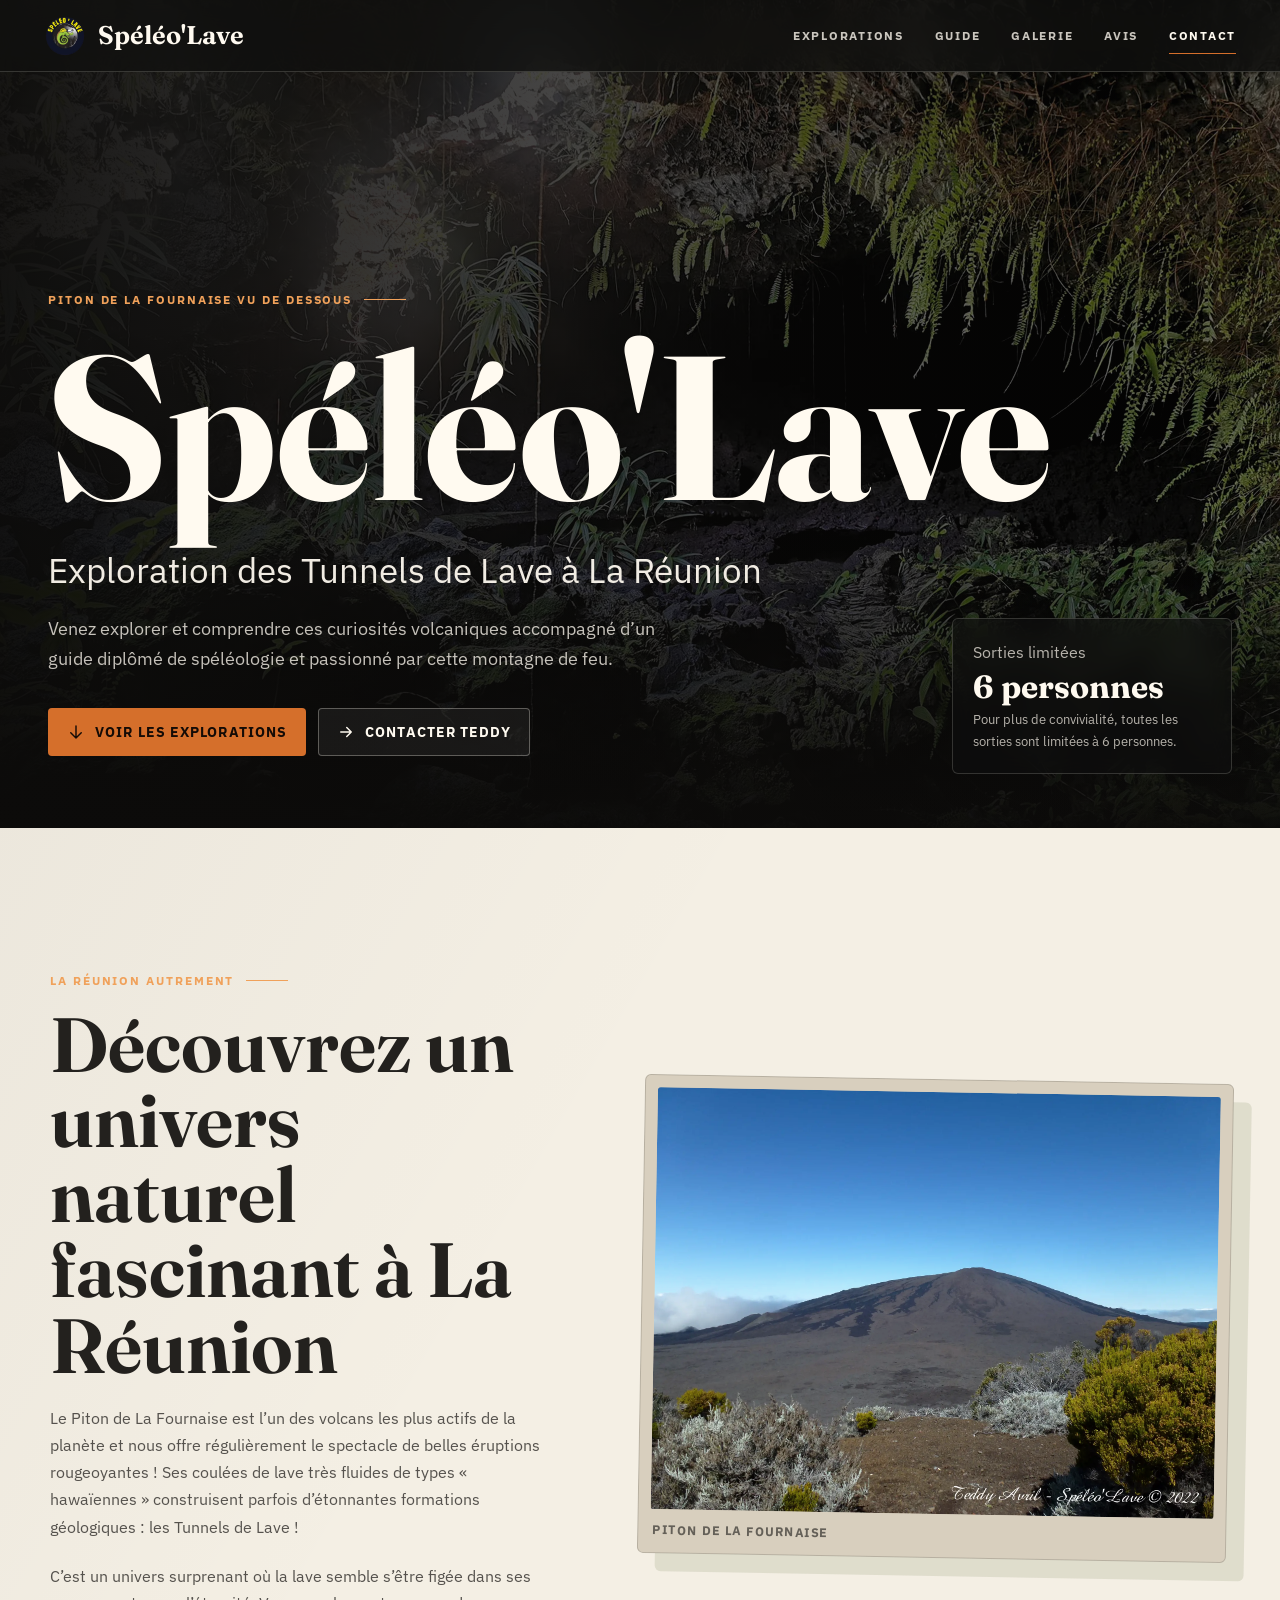
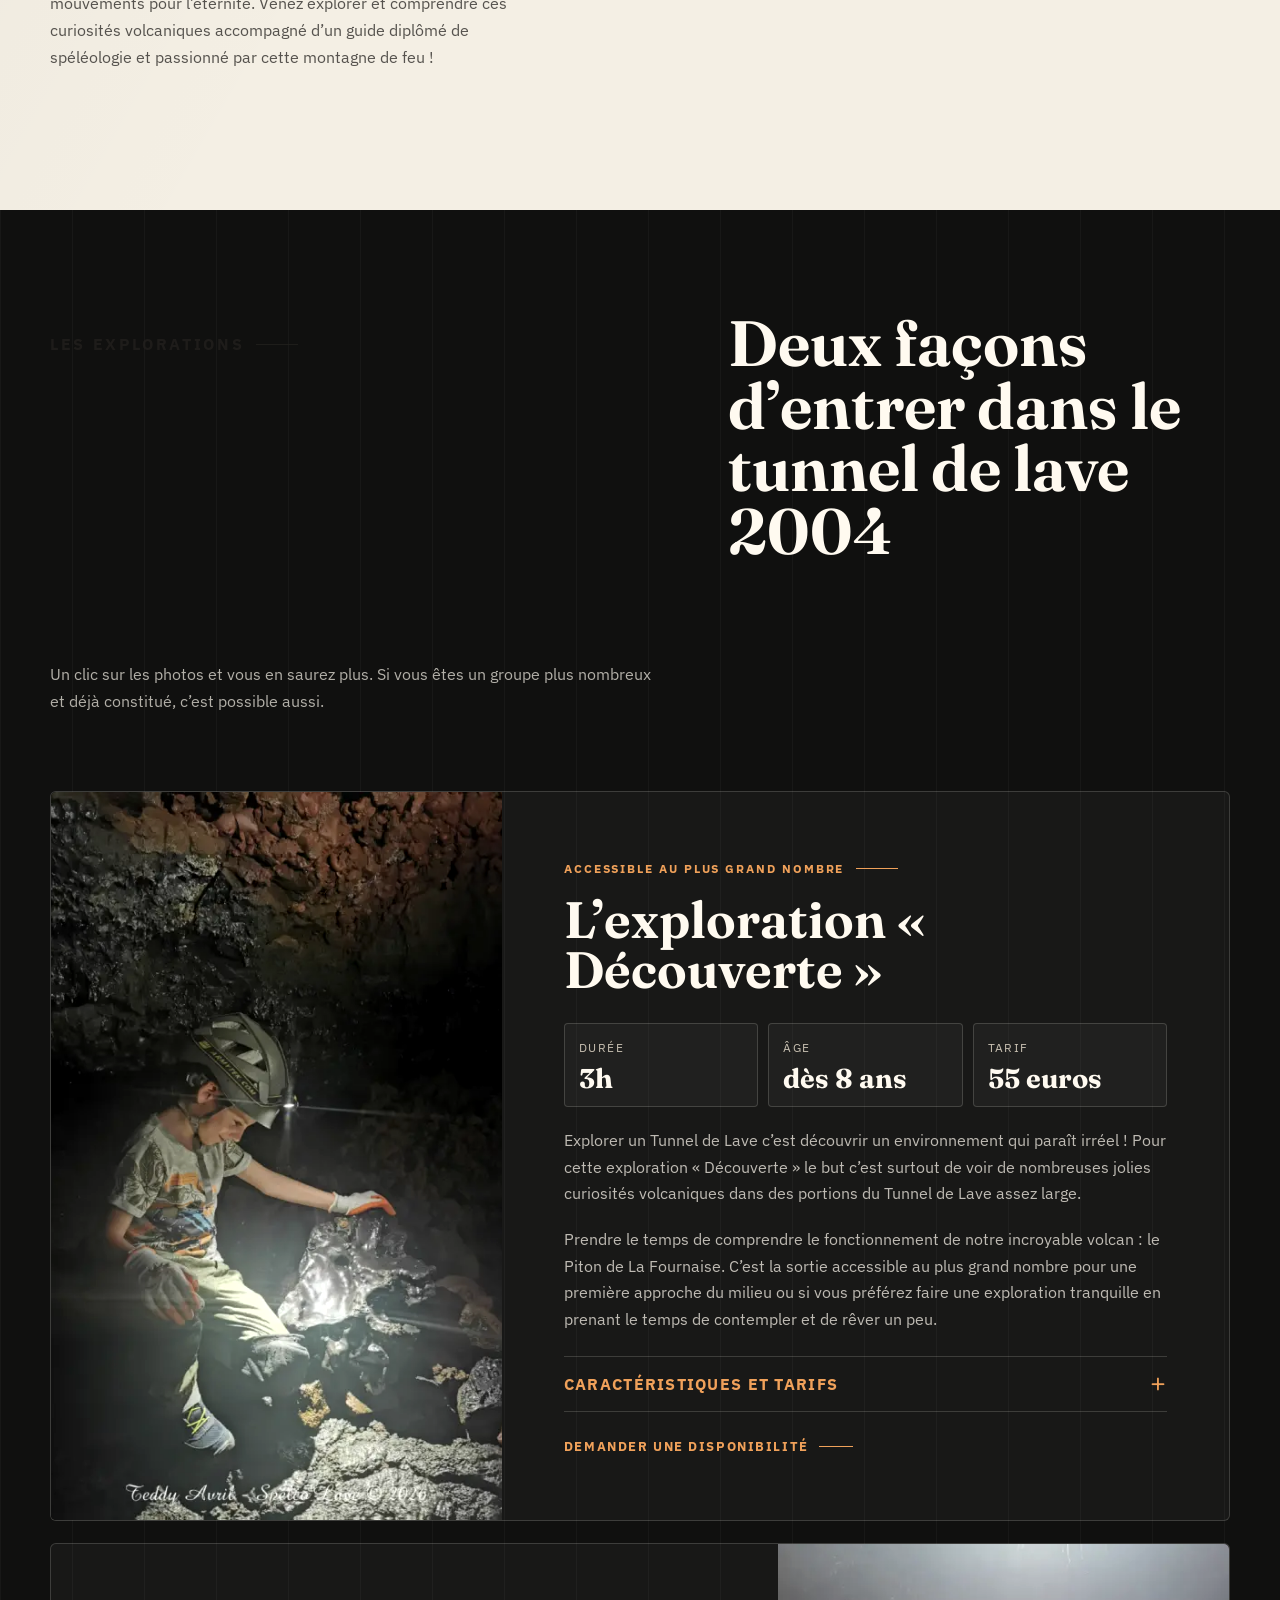
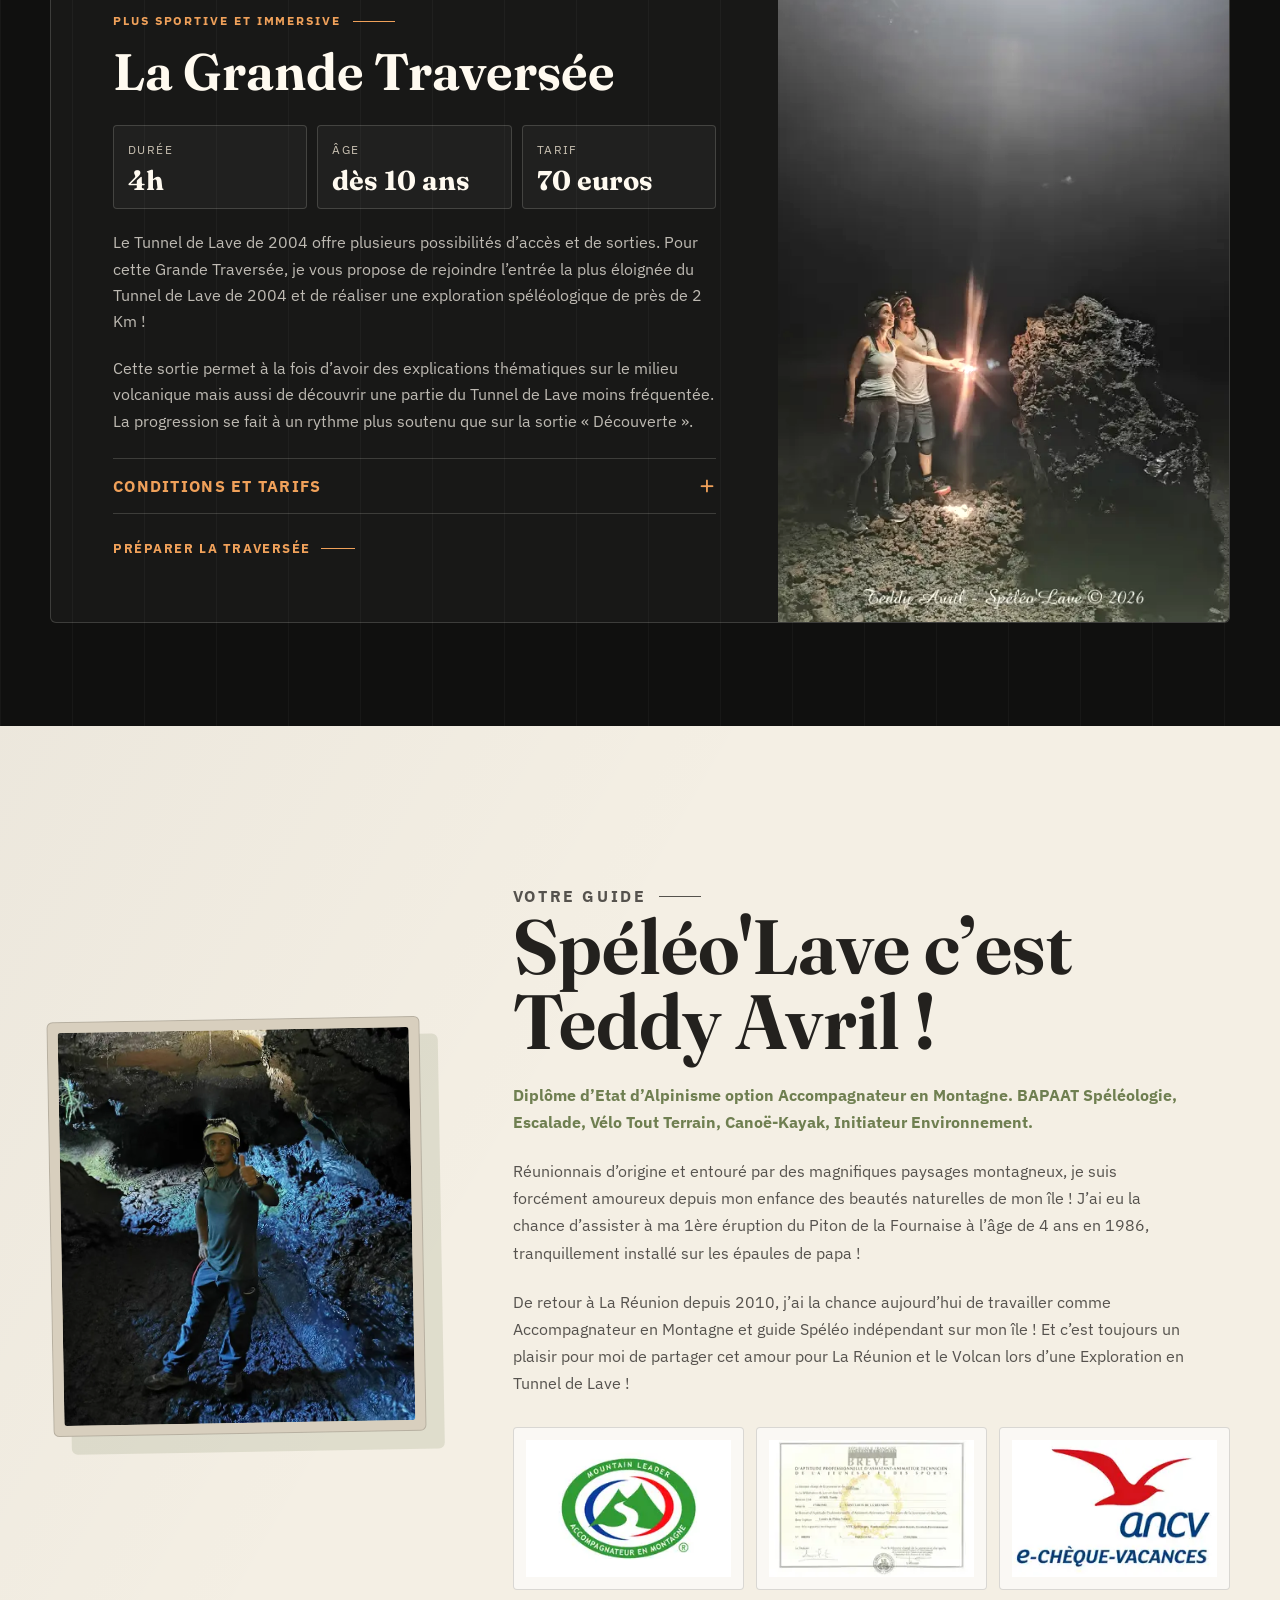
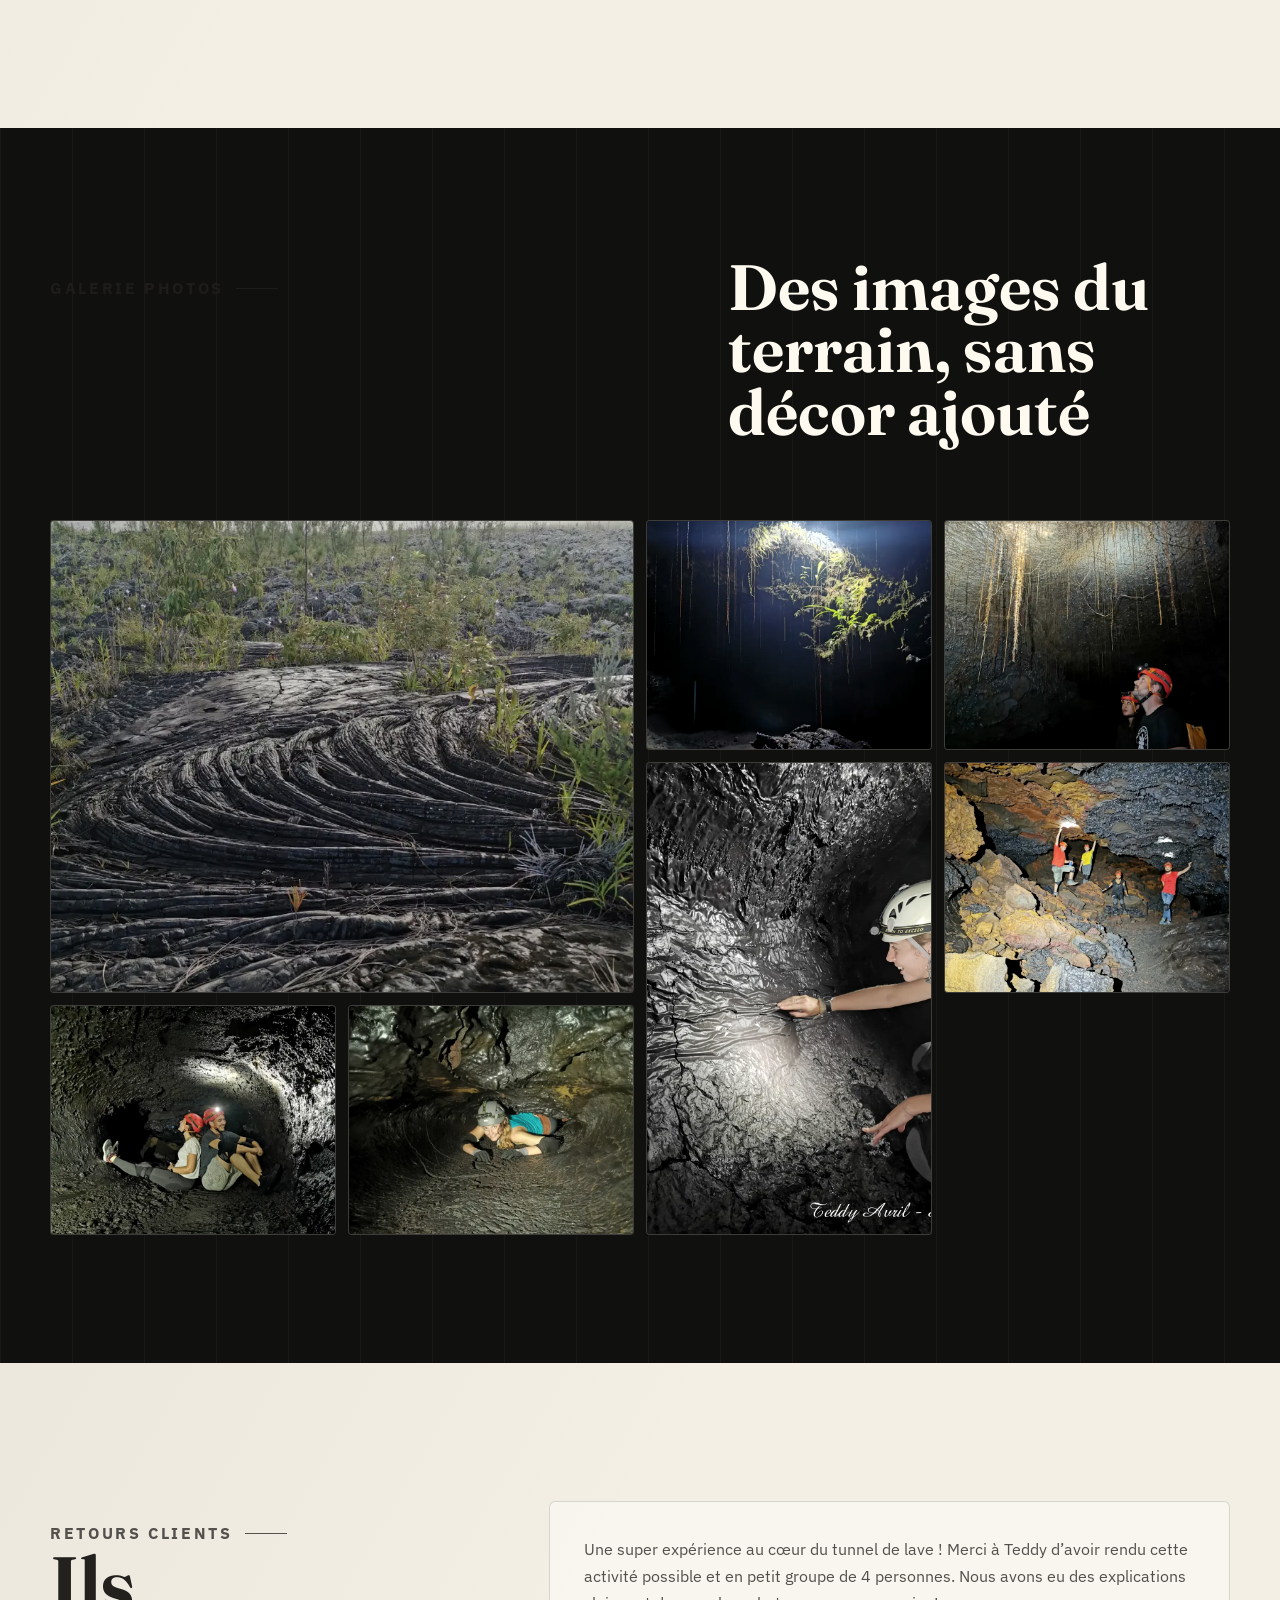
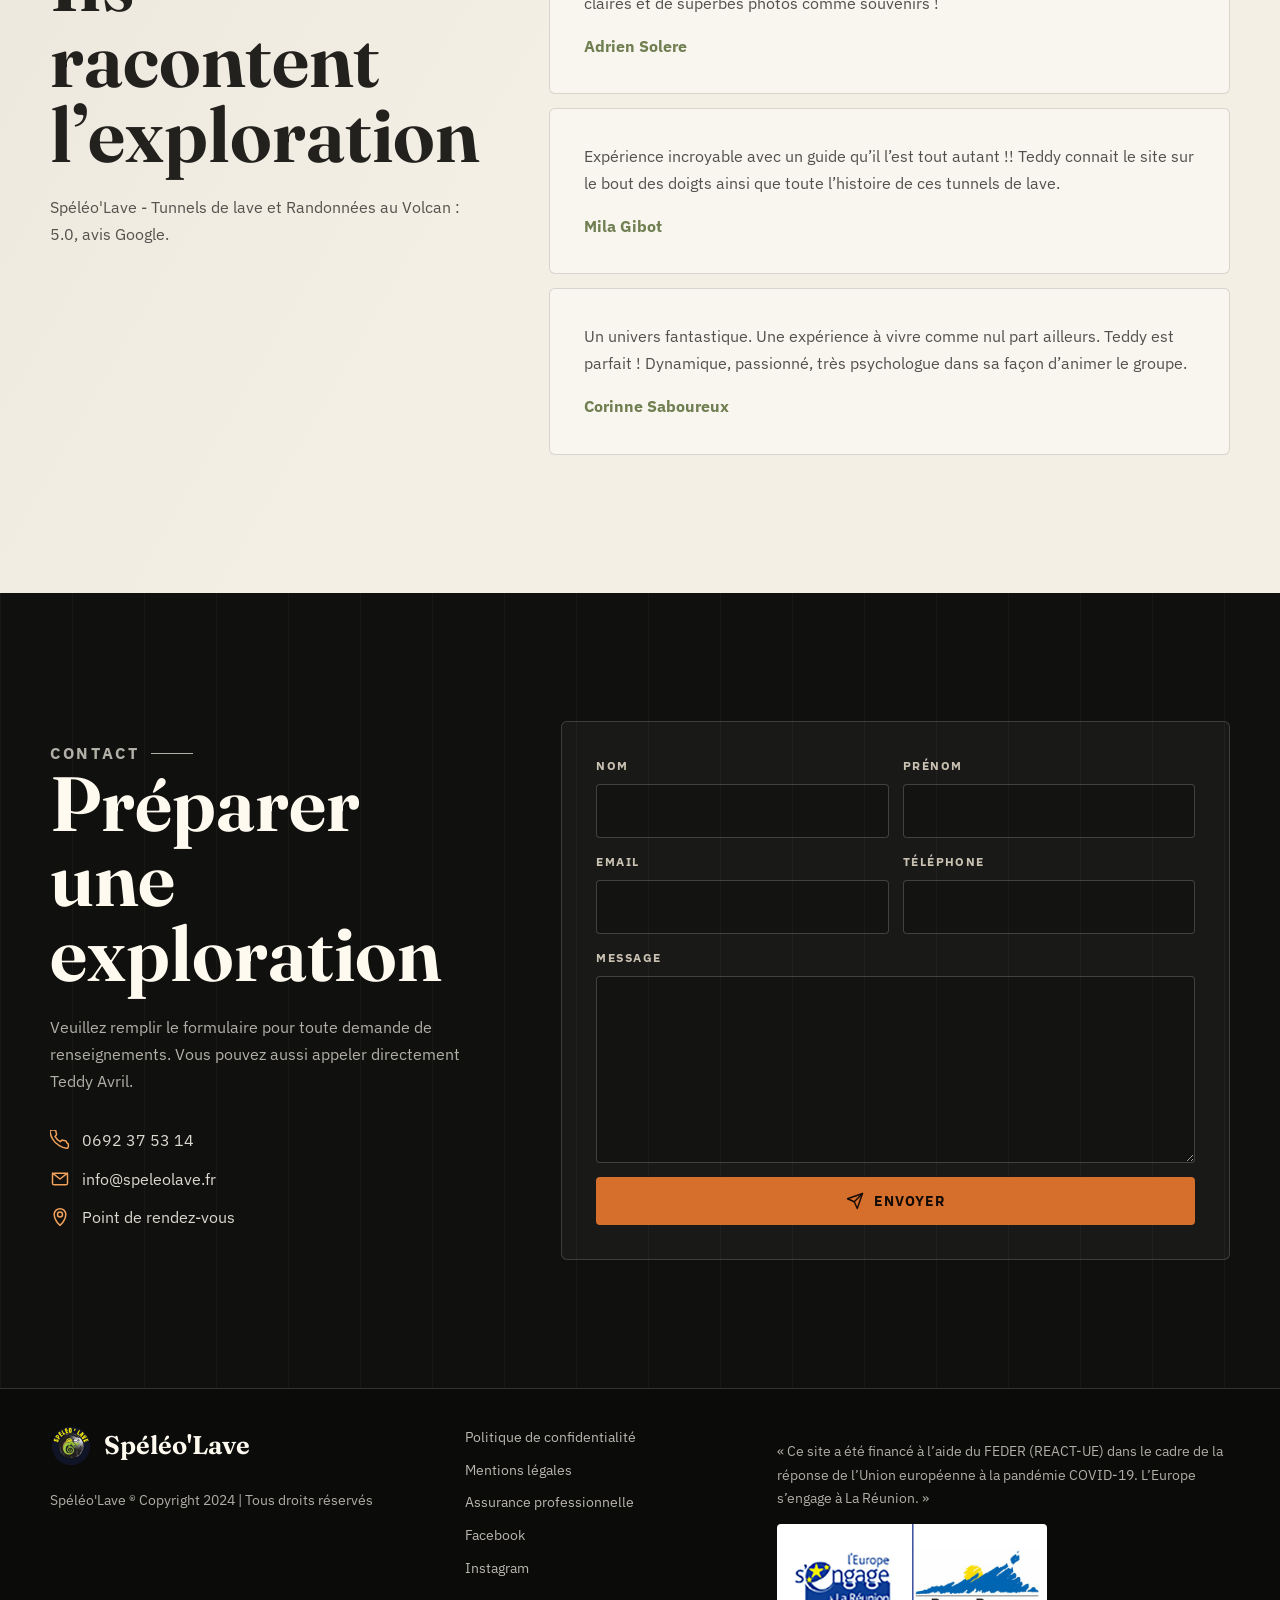
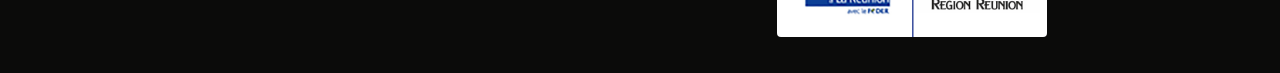
==== index.html @ 4e098b12 "Feat: init repo with new UI" ====
<!doctype html>
<html lang="fr">
  <head>
    <meta charset="utf-8">
    <meta name="viewport" content="width=device-width, initial-scale=1">
    <title>Spéléo'Lave | Exploration des Tunnels de Lave à La Réunion</title>
    <meta name="description" content="Spéléo'Lave accompagne les explorations des tunnels de lave du Piton de La Fournaise à La Réunion, en petit groupe avec Teddy Avril.">
    <meta property="og:title" content="Spéléo'Lave | Exploration des Tunnels de Lave à La Réunion">
    <meta property="og:description" content="Explorez les tunnels de lave à La Réunion avec un guide diplômé de spéléologie et accompagnateur en montagne.">
    <meta property="og:image" content="assets/tunnel-2004-hero.webp">
    <meta property="og:type" content="website">
    <link rel="icon" href="assets/speleolave-logo.png">
    <link rel="preconnect" href="https://fonts.googleapis.com">
    <link rel="preconnect" href="https://fonts.gstatic.com" crossorigin>
    <link href="https://fonts.googleapis.com/css2?family=Fraunces:opsz,wght@9..144,500;9..144,650;9..144,700&family=IBM+Plex+Sans:wght@400;500;600;700&display=swap" rel="stylesheet">
    <link rel="stylesheet" href="styles.css">
  </head>
  <body>
    <header class="site-header" data-header>
      <a class="brand" href="#accueil" aria-label="Accueil Spéléo'Lave">
        <img src="assets/speleolave-logo.png" alt="" width="42" height="42">
        <span>Spéléo'Lave</span>
      </a>
      <button class="menu-toggle" type="button" aria-expanded="false" aria-controls="site-nav">
        <span></span>
        <span></span>
        <span></span>
        <span class="sr-only">Ouvrir le menu</span>
      </button>
      <nav class="site-nav" id="site-nav" aria-label="Navigation principale">
        <a href="#explorations">Explorations</a>
        <a href="#guide">Guide</a>
        <a href="#galerie">Galerie</a>
        <a href="#avis">Avis</a>
        <a class="nav-cta" href="#contact">Contact</a>
      </nav>
    </header>

    <main id="accueil">
      <section class="hero section-dark" aria-labelledby="hero-title">
        <div class="hero-media" aria-hidden="true">
          <img src="assets/tunnel-2004-hero.webp" alt="">
        </div>
        <div class="hero-content reveal">
          <p class="section-code">Piton de La Fournaise vu de dessous</p>
          <h1 id="hero-title">Spéléo'Lave</h1>
          <p class="hero-lead">Exploration des Tunnels de Lave à La Réunion</p>
          <p class="hero-copy">Venez explorer et comprendre ces curiosités volcaniques accompagné d’un guide diplômé de spéléologie et passionné par cette montagne de feu.</p>
          <div class="hero-actions">
            <a class="button button-primary" href="#explorations">
              <svg aria-hidden="true" viewBox="0 0 24 24"><path d="M12 4v16m0 0 7-7m-7 7-7-7"/></svg>
              Voir les explorations
            </a>
            <a class="button button-secondary" href="#contact">
              <svg aria-hidden="true" viewBox="0 0 24 24"><path d="M5 12h14M13 6l6 6-6 6"/></svg>
              Contacter Teddy
            </a>
          </div>
        </div>
        <aside class="hero-note reveal" aria-label="Informations clés">
          <span>Sorties limitées</span>
          <strong>6 personnes</strong>
          <small>Pour plus de convivialité, toutes les sorties sont limitées à 6 personnes.</small>
        </aside>
      </section>

      <section class="intro section-paper" aria-labelledby="intro-title">
        <div class="container split-grid">
          <div class="intro-copy reveal">
            <p class="section-code">La Réunion autrement</p>
            <h2 id="intro-title">Découvrez un univers naturel fascinant à La Réunion</h2>
            <p>Le Piton de La Fournaise est l’un des volcans les plus actifs de la planète et nous offre régulièrement le spectacle de belles éruptions rougeoyantes ! Ses coulées de lave très fluides de types « hawaïennes » construisent parfois d’étonnantes formations géologiques : les Tunnels de Lave !</p>
            <p>C’est un univers surprenant où la lave semble s’être figée dans ses mouvements pour l’éternité. Venez explorer et comprendre ces curiosités volcaniques accompagné d’un guide diplômé de spéléologie et passionné par cette montagne de feu !</p>
          </div>
          <figure class="field-photo reveal">
            <img src="assets/volcan-fournaise.webp" alt="Piton de La Fournaise sous les nuages à La Réunion">
            <figcaption>Piton de La Fournaise</figcaption>
          </figure>
        </div>
      </section>

      <section class="explorations section-dark" id="explorations" aria-labelledby="explorations-title">
        <div class="container">
          <div class="section-heading reveal">
            <p class="section-code">Les Explorations</p>
            <h2 id="explorations-title">Deux façons d’entrer dans le tunnel de lave 2004</h2>
            <p>Un clic sur les photos et vous en saurez plus. Si vous êtes un groupe plus nombreux et déjà constitué, c’est possible aussi.</p>
          </div>

          <div class="offer-grid">
            <article class="offer-card reveal">
              <a class="offer-image" href="#contact" aria-label="Contacter Spéléo'Lave pour l’exploration Découverte">
                <img src="assets/exploration-decouverte.webp" alt="Exploration Découverte dans un tunnel de lave">
              </a>
              <div class="offer-body">
                <div class="offer-kicker">Accessible au plus grand nombre</div>
                <h3>L’exploration « Découverte »</h3>
                <ul class="facts" aria-label="Caractéristiques Découverte">
                  <li><span>Durée</span><strong>3h</strong></li>
                  <li><span>Âge</span><strong>dès 8 ans</strong></li>
                  <li><span>Tarif</span><strong>55 euros</strong></li>
                </ul>
                <p>Explorer un Tunnel de Lave c’est découvrir un environnement qui paraît irréel ! Pour cette exploration « Découverte » le but c’est surtout de voir de nombreuses jolies curiosités volcaniques dans des portions du Tunnel de Lave assez large.</p>
                <p>Prendre le temps de comprendre le fonctionnement de notre incroyable volcan : le Piton de La Fournaise. C’est la sortie accessible au plus grand nombre pour une première approche du milieu ou si vous préférez faire une exploration tranquille en prenant le temps de contempler et de rêver un peu.</p>
                <details>
                  <summary>Caractéristiques et tarifs</summary>
                  <div class="details-body">
                    <p>Sortie familiale, enfants à partir de 8 ans.</p>
                    <p>Il faut juste pouvoir se déplacer un peu accroupi et marcher un peu à quatre pattes munis de bonnes genouillères sur quelques mètres. Genouillères fournies lors de la prestation.</p>
                    <p>55 euros / personne. Enfant (- de 14 ans) : 35 euros.</p>
                    <p>Il est possible également de privatiser l’encadrement si vous souhaitez avoir le guide que pour vous !</p>
                  </div>
                </details>
                <a class="text-link" href="#contact">Demander une disponibilité</a>
              </div>
            </article>

            <article class="offer-card offer-card-alt reveal">
              <a class="offer-image" href="#contact" aria-label="Contacter Spéléo'Lave pour La Grande Traversée">
                <img src="assets/grande-traversee.webp" alt="La Grande Traversée dans un tunnel de lave">
              </a>
              <div class="offer-body">
                <div class="offer-kicker">Plus sportive et immersive</div>
                <h3>La Grande Traversée</h3>
                <ul class="facts" aria-label="Caractéristiques Grande Traversée">
                  <li><span>Durée</span><strong>4h</strong></li>
                  <li><span>Âge</span><strong>dès 10 ans</strong></li>
                  <li><span>Tarif</span><strong>70 euros</strong></li>
                </ul>
                <p>Le Tunnel de Lave de 2004 offre plusieurs possibilités d’accès et de sorties. Pour cette Grande Traversée, je vous propose de rejoindre l’entrée la plus éloignée du Tunnel de Lave de 2004 et de réaliser une exploration spéléologique de près de 2 Km !</p>
                <p>Cette sortie permet à la fois d’avoir des explications thématiques sur le milieu volcanique mais aussi de découvrir une partie du Tunnel de Lave moins fréquentée. La progression se fait à un rythme plus soutenu que sur la sortie « Découverte ».</p>
                <details>
                  <summary>Conditions et tarifs</summary>
                  <div class="details-body">
                    <p>Rythme de progression soutenu dans des parties du Tunnel de Lave souvent « bas de plafond ».</p>
                    <p>Être capable de se déplacer facilement près du sol : marche « en canard » ou « en crabe ». Ne pas être sujet à la claustrophobie et avoir une bonne condition physique.</p>
                    <p>70 euros / personne. Enfant (- de 14 ans) : 50 euros.</p>
                    <p>En cas de doute sur d’éventuels problèmes de santé, pensez à me le signaler au moment de la réservation.</p>
                  </div>
                </details>
                <a class="text-link" href="#contact">Préparer la traversée</a>
              </div>
            </article>
          </div>
        </div>
      </section>

      <section class="guide section-paper" id="guide" aria-labelledby="guide-title">
        <div class="container guide-grid">
          <figure class="portrait-frame reveal">
            <img src="assets/teddy-avril.webp" alt="Teddy Avril, guide Spéléo'Lave">
          </figure>
          <div class="guide-copy reveal">
            <p class="section-code">Votre guide</p>
            <h2 id="guide-title">Spéléo'Lave c’est Teddy Avril !</h2>
            <p class="guide-credential">Diplôme d’Etat d’Alpinisme option Accompagnateur en Montagne. BAPAAT Spéléologie, Escalade, Vélo Tout Terrain, Canoë-Kayak, Initiateur Environnement.</p>
            <p>Réunionnais d’origine et entouré par des magnifiques paysages montagneux, je suis forcément amoureux depuis mon enfance des beautés naturelles de mon île ! J’ai eu la chance d’assister à ma 1ère éruption du Piton de la Fournaise à l’âge de 4 ans en 1986, tranquillement installé sur les épaules de papa !</p>
            <p>De retour à La Réunion depuis 2010, j’ai la chance aujourd’hui de travailler comme Accompagnateur en Montagne et guide Spéléo indépendant sur mon île ! Et c’est toujours un plaisir pour moi de partager cet amour pour La Réunion et le Volcan lors d’une Exploration en Tunnel de Lave !</p>
            <div class="trust-strip" aria-label="Justificatifs et moyens de paiement">
              <img src="assets/snam.webp" alt="Syndicat National des Accompagnateurs en Montagne">
              <img src="assets/diplome-bapaat.webp" alt="Diplôme BAPAAT">
              <img src="assets/cheques-vacances.webp" alt="Chèques Vacances acceptés">
            </div>
          </div>
        </div>
      </section>

      <section class="gallery section-dark" id="galerie" aria-labelledby="galerie-title">
        <div class="container">
          <div class="section-heading reveal">
            <p class="section-code">Galerie photos</p>
            <h2 id="galerie-title">Des images du terrain, sans décor ajouté</h2>
          </div>
          <div class="gallery-grid">
            <button class="gallery-item large reveal" type="button" data-lightbox="assets/gallery-2.webp">
              <img src="assets/gallery-2.webp" alt="Galerie tunnel de lave, lumière au fond du tunnel">
            </button>
            <button class="gallery-item reveal" type="button" data-lightbox="assets/gallery-1.webp">
              <img src="assets/gallery-1.webp" alt="Galerie tunnel de lave, roche basaltique">
            </button>
            <button class="gallery-item reveal" type="button" data-lightbox="assets/gallery-3.webp">
              <img src="assets/gallery-3.webp" alt="Galerie tunnel de lave, reliefs sombres">
            </button>
            <button class="gallery-item tall reveal" type="button" data-lightbox="assets/basalte-detail.webp">
              <img src="assets/basalte-detail.webp" alt="Détail du tunnel de lave">
            </button>
            <button class="gallery-item reveal" type="button" data-lightbox="assets/gallery-4.webp">
              <img src="assets/gallery-4.webp" alt="Galerie tunnel de lave, paroi volcanique">
            </button>
            <button class="gallery-item reveal" type="button" data-lightbox="assets/gallery-6.webp">
              <img src="assets/gallery-6.webp" alt="Galerie tunnel de lave, coulée figée">
            </button>
            <button class="gallery-item reveal" type="button" data-lightbox="assets/gallery-8.webp">
              <img src="assets/gallery-8.webp" alt="Galerie tunnel de lave, texture minérale">
            </button>
          </div>
        </div>
      </section>

      <section class="reviews section-paper" id="avis" aria-labelledby="avis-title">
        <div class="container review-layout">
          <div class="review-intro reveal">
            <p class="section-code">Retours clients</p>
            <h2 id="avis-title">Ils racontent l’exploration</h2>
            <p>Spéléo'Lave - Tunnels de lave et Randonnées au Volcan : 5.0, avis Google.</p>
          </div>
          <div class="review-list">
            <blockquote class="review-card reveal">
              <p>Une super expérience au cœur du tunnel de lave ! Merci à Teddy d’avoir rendu cette activité possible et en petit groupe de 4 personnes. Nous avons eu des explications claires et de superbes photos comme souvenirs !</p>
              <cite>Adrien Solere</cite>
            </blockquote>
            <blockquote class="review-card reveal">
              <p>Expérience incroyable avec un guide qu’il l’est tout autant !! Teddy connait le site sur le bout des doigts ainsi que toute l’histoire de ces tunnels de lave.</p>
              <cite>Mila Gibot</cite>
            </blockquote>
            <blockquote class="review-card reveal">
              <p>Un univers fantastique. Une expérience à vivre comme nul part ailleurs. Teddy est parfait ! Dynamique, passionné, très psychologue dans sa façon d’animer le groupe.</p>
              <cite>Corinne Saboureux</cite>
            </blockquote>
          </div>
        </div>
      </section>

      <section class="contact section-dark" id="contact" aria-labelledby="contact-title">
        <div class="container contact-grid">
          <div class="contact-copy reveal">
            <p class="section-code">Contact</p>
            <h2 id="contact-title">Préparer une exploration</h2>
            <p>Veuillez remplir le formulaire pour toute demande de renseignements. Vous pouvez aussi appeler directement Teddy Avril.</p>
            <address class="contact-list">
              <a href="tel:+262692375314">
                <svg aria-hidden="true" viewBox="0 0 24 24"><path d="M22 16.92v3a2 2 0 0 1-2.18 2 19.79 19.79 0 0 1-8.63-3.07A19.5 19.5 0 0 1 3.16 10.8 19.79 19.79 0 0 1 .09 2.18 2 2 0 0 1 2.08 0h3a2 2 0 0 1 2 1.72c.12.89.33 1.76.62 2.6a2 2 0 0 1-.45 2.11L5.97 7.7a16 16 0 0 0 6.33 6.33l1.27-1.27a2 2 0 0 1 2.11-.45c.84.29 1.71.5 2.6.62A2 2 0 0 1 20 14.92z"/></svg>
                0692 37 53 14
              </a>
              <a href="mailto:info@speleolave.fr">
                <svg aria-hidden="true" viewBox="0 0 24 24"><path d="m3 5 9 7 9-7M5 19h14a2 2 0 0 0 2-2V7a2 2 0 0 0-2-2H5a2 2 0 0 0-2 2v10a2 2 0 0 0 2 2Z"/></svg>
                info@speleolave.fr
              </a>
              <a href="https://www.google.com/maps/search/?api=1&query=Sp%C3%A9l%C3%A9o%27Lave%20Tunnels%20de%20lave%20R%C3%A9union" target="_blank" rel="noreferrer">
                <svg aria-hidden="true" viewBox="0 0 24 24"><path d="M12 22s7-6.1 7-13A7 7 0 0 0 5 9c0 6.9 7 13 7 13Z"/><path d="M12 12a3 3 0 1 0 0-6 3 3 0 0 0 0 6Z"/></svg>
                Point de rendez-vous
              </a>
            </address>
          </div>

          <form class="contact-form reveal" action="mailto:info@speleolave.fr" method="post" enctype="text/plain">
            <div class="form-row">
              <label>
                <span>Nom</span>
                <input type="text" name="nom" autocomplete="family-name" required>
              </label>
              <label>
                <span>Prénom</span>
                <input type="text" name="prenom" autocomplete="given-name">
              </label>
            </div>
            <div class="form-row">
              <label>
                <span>Email</span>
                <input type="email" name="email" autocomplete="email" required>
              </label>
              <label>
                <span>Téléphone</span>
                <input type="tel" name="telephone" autocomplete="tel">
              </label>
            </div>
            <label>
              <span>Message</span>
              <textarea name="message" rows="6" required></textarea>
            </label>
            <button class="button button-primary" type="submit">
              <svg aria-hidden="true" viewBox="0 0 24 24"><path d="M22 2 11 13"/><path d="m22 2-7 20-4-9-9-4 20-7Z"/></svg>
              Envoyer
            </button>
          </form>
        </div>
      </section>
    </main>

    <footer class="site-footer">
      <div class="container footer-grid">
        <div>
          <a class="footer-brand" href="#accueil">
            <img src="assets/speleolave-logo.png" alt="" width="46" height="46">
            <span>Spéléo'Lave</span>
          </a>
          <p>Spéléo'Lave ® Copyright 2024 | Tous droits réservés</p>
        </div>
        <div class="footer-links" aria-label="Liens utiles">
          <a href="https://speleolave.fr/politique-de-cookies-ue/">Politique de confidentialité</a>
          <a href="https://speleolave.fr/wp-content/uploads/2023/12/Mentions-legales-Speleolave.fr_.pdf">Mentions légales</a>
          <a href="https://speleolave.fr/wp-content/uploads/2022/08/assurance-SNAM-Teddy-Avril-2022.pdf">Assurance professionnelle</a>
          <a href="https://www.facebook.com/speleolave" target="_blank" rel="noreferrer">Facebook</a>
          <a href="https://www.instagram.com/speleolave/?hl=fr" target="_blank" rel="noreferrer">Instagram</a>
        </div>
        <div class="feder">
          <p>« Ce site a été financé à l’aide du FEDER (REACT-UE) dans le cadre de la réponse de l’Union européenne à la pandémie COVID-19. L’Europe s’engage à La Réunion. »</p>
          <img src="assets/logo-region-europe.jpg" alt="Région Réunion et Europe">
        </div>
      </div>
    </footer>

    <div class="lightbox" data-lightbox-root hidden>
      <button class="lightbox-close" type="button" aria-label="Fermer l’image">×</button>
      <img src="" alt="">
    </div>

    <script src="script.js"></script>
  </body>
</html>
---- styles.css ----
:root {
  --basalt: #10100f;
  --basalt-2: #181715;
  --charcoal: #23211e;
  --paper: #f4efe4;
  --paper-2: #ebe2d3;
  --stone: #b7ad9a;
  --muted: #c9c1b2;
  --moss: #6f7f51;
  --ember: #d56f2b;
  --ember-soft: #f0a15a;
  --white: #fffaf0;
  --line-dark: rgba(255, 250, 240, 0.16);
  --line-paper: rgba(20, 18, 15, 0.14);
  --shadow: 0 22px 60px rgba(0, 0, 0, 0.34);
  --serif: "Fraunces", Georgia, serif;
  --sans: "IBM Plex Sans", system-ui, -apple-system, BlinkMacSystemFont, "Segoe UI", sans-serif;
  --max: 1180px;
  --gutter: clamp(20px, 4vw, 48px);
}

* {
  box-sizing: border-box;
}

html {
  scroll-behavior: smooth;
}

body {
  margin: 0;
  background: var(--basalt);
  color: var(--white);
  font-family: var(--sans);
  font-size: 16px;
  line-height: 1.65;
  text-rendering: optimizeLegibility;
}

body.nav-open {
  overflow: hidden;
}

img {
  display: block;
  max-width: 100%;
  height: auto;
}

a {
  color: inherit;
  text-decoration: none;
}

button,
input,
textarea {
  font: inherit;
}

.sr-only {
  position: absolute;
  width: 1px;
  height: 1px;
  padding: 0;
  margin: -1px;
  overflow: hidden;
  clip: rect(0, 0, 0, 0);
  white-space: nowrap;
  border: 0;
}

.container {
  width: min(calc(100% - var(--gutter) * 2), var(--max));
  margin-inline: auto;
}

.section-dark {
  background:
    linear-gradient(90deg, rgba(255, 255, 255, 0.035) 1px, transparent 1px) 0 0 / 72px 72px,
    var(--basalt);
  color: var(--white);
}

.section-paper {
  background:
    linear-gradient(120deg, rgba(20, 18, 15, 0.035), transparent 42%),
    var(--paper);
  color: var(--charcoal);
}

main section[id] {
  scroll-margin-top: 72px;
}

.site-header {
  position: fixed;
  inset: 0 0 auto;
  z-index: 50;
  display: flex;
  align-items: center;
  justify-content: space-between;
  min-height: 72px;
  padding: 14px clamp(18px, 4vw, 44px);
  border-bottom: 1px solid rgba(255, 250, 240, 0.16);
  background: rgba(16, 16, 15, 0.78);
  backdrop-filter: blur(18px);
  transition: min-height 180ms ease, background 180ms ease;
}

.site-header.is-scrolled {
  min-height: 62px;
  background: rgba(16, 16, 15, 0.92);
}

.brand,
.footer-brand {
  display: inline-flex;
  align-items: center;
  gap: 12px;
  color: var(--white);
  font-family: var(--serif);
  font-size: clamp(1.4rem, 2vw, 1.8rem);
  font-weight: 650;
  line-height: 1;
}

.brand img,
.footer-brand img {
  width: 42px;
  height: 42px;
  object-fit: contain;
}

.site-nav {
  display: flex;
  align-items: center;
  gap: clamp(18px, 2.4vw, 34px);
  color: rgba(255, 250, 240, 0.78);
  font-size: 0.78rem;
  font-weight: 700;
  letter-spacing: 0.14em;
  text-transform: uppercase;
}

.site-nav a {
  position: relative;
  padding-block: 8px;
}

.site-nav a::after {
  position: absolute;
  right: 0;
  bottom: 0;
  left: 0;
  height: 1px;
  background: var(--ember);
  content: "";
  transform: scaleX(0);
  transform-origin: left;
  transition: transform 180ms ease;
}

.site-nav a:hover,
.site-nav a:focus-visible,
.site-nav a.is-active {
  color: var(--white);
}

.site-nav a:hover::after,
.site-nav a:focus-visible::after,
.site-nav a.is-active::after {
  transform: scaleX(1);
}

.nav-cta {
  color: var(--ember-soft);
}

.menu-toggle {
  display: none;
  width: 44px;
  height: 44px;
  place-items: center;
  border: 1px solid var(--line-dark);
  border-radius: 6px;
  background: rgba(255, 250, 240, 0.04);
  color: var(--white);
}

.menu-toggle span:not(.sr-only) {
  display: block;
  width: 18px;
  height: 2px;
  margin: 3px auto;
  background: currentColor;
}

.hero {
  position: relative;
  display: grid;
  min-height: 92svh;
  align-items: end;
  overflow: clip;
  padding: min(18vh, 150px) var(--gutter) clamp(54px, 8vh, 96px);
}

.hero-media {
  position: absolute;
  inset: 0;
  z-index: 0;
}

.hero-media img {
  width: 100%;
  height: 100%;
  object-fit: cover;
  object-position: center;
  filter: saturate(0.86) contrast(1.08) brightness(0.62);
}

.hero-media::after {
  position: absolute;
  inset: 0;
  background:
    linear-gradient(90deg, rgba(12, 11, 10, 0.93) 0%, rgba(12, 11, 10, 0.62) 42%, rgba(12, 11, 10, 0.22) 100%),
    linear-gradient(0deg, rgba(12, 11, 10, 0.95) 0%, transparent 36%);
  content: "";
}

.hero-content {
  position: relative;
  z-index: 1;
  max-width: 760px;
}

.section-code,
.offer-kicker {
  display: inline-flex;
  align-items: center;
  gap: 12px;
  margin: 0 0 18px;
  color: var(--ember-soft);
  font-size: 0.75rem;
  font-weight: 700;
  letter-spacing: 0.16em;
  line-height: 1.3;
  text-transform: uppercase;
}

.section-code::after,
.offer-kicker::after {
  width: 42px;
  height: 1px;
  background: currentColor;
  content: "";
}

h1,
h2,
h3 {
  margin: 0;
  font-family: var(--serif);
  line-height: 0.98;
}

h1 {
  max-width: 9ch;
  font-size: clamp(5rem, 16vw, 13.5rem);
  font-weight: 700;
  letter-spacing: 0;
}

h2 {
  max-width: 13ch;
  font-size: clamp(2.45rem, 6vw, 5.25rem);
  font-weight: 650;
  letter-spacing: 0;
}

h3 {
  font-size: clamp(2rem, 4vw, 3.35rem);
  font-weight: 650;
  letter-spacing: 0;
}

.hero-lead {
  max-width: 720px;
  margin: 22px 0 0;
  color: rgba(255, 250, 240, 0.94);
  font-size: clamp(1.25rem, 3vw, 2.2rem);
  line-height: 1.25;
}

.hero-copy {
  max-width: 620px;
  margin: 22px 0 0;
  color: rgba(255, 250, 240, 0.76);
  font-size: clamp(1rem, 1.5vw, 1.13rem);
}

.hero-actions {
  display: flex;
  flex-wrap: wrap;
  gap: 12px;
  margin-top: 34px;
}

.button {
  display: inline-flex;
  min-height: 48px;
  align-items: center;
  justify-content: center;
  gap: 10px;
  padding: 12px 18px;
  border: 1px solid transparent;
  border-radius: 4px;
  font-size: 0.86rem;
  font-weight: 700;
  letter-spacing: 0.08em;
  line-height: 1.2;
  text-transform: uppercase;
  transition: transform 180ms ease, background 180ms ease, border-color 180ms ease;
}

.button svg {
  width: 18px;
  height: 18px;
  fill: none;
  stroke: currentColor;
  stroke-linecap: round;
  stroke-linejoin: round;
  stroke-width: 1.9;
}

.button:hover,
.button:focus-visible {
  transform: translateY(-2px);
}

.button-primary {
  background: var(--ember);
  color: #140b06;
}

.button-secondary {
  border-color: rgba(255, 250, 240, 0.3);
  background: rgba(255, 250, 240, 0.06);
  color: var(--white);
}

.hero-note {
  position: absolute;
  right: var(--gutter);
  bottom: clamp(28px, 6vh, 72px);
  z-index: 1;
  width: min(280px, calc(100vw - var(--gutter) * 2));
  padding: 20px;
  border: 1px solid var(--line-dark);
  border-radius: 6px;
  background: rgba(16, 16, 15, 0.62);
  backdrop-filter: blur(12px);
}

.hero-note span,
.hero-note small {
  display: block;
  color: rgba(255, 250, 240, 0.7);
}

.hero-note strong {
  display: block;
  margin: 6px 0;
  color: var(--white);
  font-family: var(--serif);
  font-size: 2rem;
  line-height: 1;
}

.intro,
.guide,
.reviews {
  padding: clamp(72px, 11vw, 138px) 0;
}

.split-grid {
  display: grid;
  grid-template-columns: minmax(0, 0.92fr) minmax(320px, 1.08fr);
  gap: clamp(32px, 7vw, 92px);
  align-items: center;
}

.intro-copy p:not(.section-code),
.guide-copy p,
.review-intro p,
.section-heading p,
.contact-copy p {
  max-width: 680px;
  margin: 22px 0 0;
  color: rgba(35, 33, 30, 0.76);
  font-size: 1.03rem;
}

.field-photo,
.portrait-frame {
  position: relative;
  margin: 0;
  border: 1px solid rgba(35, 33, 30, 0.18);
  border-radius: 6px;
  background: #d8cfbe;
  box-shadow: 18px 18px 0 rgba(111, 127, 81, 0.16);
}

.field-photo {
  padding: 12px;
  transform: rotate(1deg);
}

.field-photo img {
  aspect-ratio: 4 / 3;
  width: 100%;
  object-fit: cover;
  border-radius: 3px;
  filter: contrast(1.04) saturate(0.88);
}

.field-photo figcaption {
  padding: 10px 2px 0;
  color: rgba(35, 33, 30, 0.64);
  font-size: 0.78rem;
  font-weight: 700;
  letter-spacing: 0.12em;
  text-transform: uppercase;
}

.explorations {
  padding: clamp(58px, 8vw, 104px) 0;
}

.section-heading {
  display: grid;
  grid-template-columns: minmax(0, 0.9fr) minmax(280px, 0.75fr);
  gap: clamp(24px, 6vw, 76px);
  align-items: start;
  margin-bottom: clamp(38px, 7vw, 76px);
}

.section-heading h2 {
  font-size: clamp(2.35rem, 5vw, 4.3rem);
}

.section-dark .section-heading p:not(.section-code),
.section-dark .contact-copy p {
  color: rgba(255, 250, 240, 0.68);
}

.offer-grid {
  display: grid;
  gap: 22px;
}

.offer-card {
  display: grid;
  grid-template-columns: minmax(260px, 0.62fr) minmax(0, 1fr);
  border: 1px solid var(--line-dark);
  border-radius: 6px;
  overflow: clip;
  background: rgba(255, 250, 240, 0.035);
}

.offer-card-alt {
  grid-template-columns: minmax(0, 1fr) minmax(260px, 0.62fr);
}

.offer-card-alt .offer-image {
  order: 2;
}

.offer-image {
  min-height: 560px;
  background: #060606;
}

.offer-image img {
  width: 100%;
  height: 100%;
  object-fit: cover;
  filter: saturate(0.86) contrast(1.08);
  transition: transform 260ms ease, filter 260ms ease;
}

.offer-image:hover img,
.offer-image:focus-visible img {
  transform: scale(1.025);
  filter: saturate(0.96) contrast(1.08);
}

.offer-body {
  padding: clamp(26px, 5vw, 62px);
}

.offer-body p {
  margin: 20px 0 0;
  color: rgba(255, 250, 240, 0.72);
}

.facts {
  display: grid;
  grid-template-columns: repeat(3, minmax(0, 1fr));
  gap: 10px;
  margin: 28px 0 6px;
  padding: 0;
  list-style: none;
}

.facts li {
  min-height: 82px;
  padding: 14px;
  border: 1px solid var(--line-dark);
  border-radius: 4px;
  background: rgba(255, 250, 240, 0.035);
}

.facts span {
  display: block;
  color: var(--muted);
  font-size: 0.74rem;
  letter-spacing: 0.12em;
  text-transform: uppercase;
}

.facts strong {
  display: block;
  margin-top: 6px;
  color: var(--white);
  font-family: var(--serif);
  font-size: clamp(1.25rem, 2.5vw, 1.7rem);
  line-height: 1.05;
}

details {
  margin-top: 24px;
  border-top: 1px solid var(--line-dark);
  border-bottom: 1px solid var(--line-dark);
}

summary {
  display: flex;
  min-height: 54px;
  align-items: center;
  justify-content: space-between;
  color: var(--ember-soft);
  cursor: pointer;
  font-weight: 700;
  letter-spacing: 0.08em;
  list-style: none;
  text-transform: uppercase;
}

summary::-webkit-details-marker {
  display: none;
}

summary::after {
  content: "+";
  font-family: var(--serif);
  font-size: 1.8rem;
  line-height: 1;
}

details[open] summary::after {
  content: "−";
}

.details-body {
  padding-bottom: 22px;
}

.details-body p {
  font-size: 0.96rem;
}

.text-link {
  display: inline-flex;
  align-items: center;
  gap: 10px;
  margin-top: 24px;
  color: var(--ember-soft);
  font-size: 0.82rem;
  font-weight: 700;
  letter-spacing: 0.12em;
  text-transform: uppercase;
}

.text-link::after {
  width: 34px;
  height: 1px;
  background: currentColor;
  content: "";
  transition: width 180ms ease;
}

.text-link:hover::after,
.text-link:focus-visible::after {
  width: 54px;
}

.guide-grid {
  display: grid;
  grid-template-columns: minmax(280px, 0.52fr) minmax(0, 1fr);
  gap: clamp(32px, 7vw, 90px);
  align-items: center;
}

.portrait-frame {
  padding: 10px;
  transform: rotate(-1deg);
}

.portrait-frame img {
  aspect-ratio: 715 / 800;
  width: 100%;
  object-fit: cover;
  border-radius: 3px;
}

.guide-credential {
  color: var(--moss) !important;
  font-weight: 700;
}

.trust-strip {
  display: grid;
  grid-template-columns: repeat(3, minmax(0, 1fr));
  gap: 12px;
  margin-top: 30px;
}

.trust-strip img {
  width: 100%;
  min-height: 88px;
  object-fit: contain;
  padding: 12px;
  border: 1px solid var(--line-paper);
  border-radius: 4px;
  background: rgba(255, 255, 255, 0.58);
}

.gallery {
  padding: clamp(72px, 10vw, 128px) 0;
}

.gallery-grid {
  display: grid;
  grid-template-columns: repeat(4, minmax(0, 1fr));
  grid-auto-rows: minmax(160px, 18vw);
  gap: 12px;
}

.gallery-item {
  position: relative;
  display: block;
  min-height: 160px;
  padding: 0;
  overflow: clip;
  border: 1px solid var(--line-dark);
  border-radius: 4px;
  background: var(--basalt-2);
  cursor: zoom-in;
}

.gallery-item.large {
  grid-column: span 2;
  grid-row: span 2;
}

.gallery-item.tall {
  grid-row: span 2;
}

.gallery-item img {
  width: 100%;
  height: 100%;
  object-fit: cover;
  filter: saturate(0.82) contrast(1.08);
  transition: transform 280ms ease, filter 280ms ease;
}

.gallery-item:hover img,
.gallery-item:focus-visible img {
  transform: scale(1.04);
  filter: saturate(1) contrast(1.08);
}

.review-layout {
  display: grid;
  grid-template-columns: minmax(240px, 0.62fr) minmax(0, 1fr);
  gap: clamp(32px, 6vw, 78px);
}

.review-list {
  display: grid;
  gap: 14px;
}

.review-card {
  margin: 0;
  padding: clamp(22px, 4vw, 34px);
  border: 1px solid var(--line-paper);
  border-radius: 6px;
  background: rgba(255, 255, 255, 0.42);
}

.review-card p {
  margin: 0;
  color: rgba(35, 33, 30, 0.78);
  font-size: 1.02rem;
}

.review-card cite {
  display: block;
  margin-top: 16px;
  color: var(--moss);
  font-style: normal;
  font-weight: 700;
}

.contact {
  padding: clamp(72px, 10vw, 128px) 0;
}

.contact-grid {
  display: grid;
  grid-template-columns: minmax(260px, 0.65fr) minmax(320px, 1fr);
  gap: clamp(32px, 6vw, 86px);
}

.contact-list {
  display: grid;
  gap: 12px;
  margin-top: 32px;
  font-style: normal;
}

.contact-list a {
  display: inline-flex;
  width: fit-content;
  align-items: center;
  gap: 12px;
  color: rgba(255, 250, 240, 0.86);
}

.contact-list svg {
  width: 20px;
  height: 20px;
  flex: 0 0 auto;
  fill: none;
  stroke: var(--ember-soft);
  stroke-linecap: round;
  stroke-linejoin: round;
  stroke-width: 1.8;
}

.contact-form {
  display: grid;
  gap: 14px;
  padding: clamp(20px, 4vw, 34px);
  border: 1px solid var(--line-dark);
  border-radius: 6px;
  background: rgba(255, 250, 240, 0.04);
}

.form-row {
  display: grid;
  grid-template-columns: repeat(2, minmax(0, 1fr));
  gap: 14px;
}

label {
  display: grid;
  gap: 8px;
}

label span {
  color: var(--muted);
  font-size: 0.76rem;
  font-weight: 700;
  letter-spacing: 0.12em;
  text-transform: uppercase;
}

input,
textarea {
  width: 100%;
  border: 1px solid rgba(255, 250, 240, 0.2);
  border-radius: 4px;
  background: rgba(0, 0, 0, 0.22);
  color: var(--white);
  outline: none;
  padding: 13px 14px;
  transition: border-color 160ms ease, background 160ms ease;
}

textarea {
  resize: vertical;
}

input:focus,
textarea:focus {
  border-color: var(--ember-soft);
  background: rgba(0, 0, 0, 0.32);
}

.site-footer {
  padding: 36px 0;
  border-top: 1px solid var(--line-dark);
  background: #0b0b0a;
  color: rgba(255, 250, 240, 0.68);
}

.footer-grid {
  display: grid;
  grid-template-columns: minmax(220px, 0.85fr) minmax(200px, 0.62fr) minmax(260px, 1fr);
  gap: 30px;
  align-items: start;
}

.site-footer p {
  margin: 14px 0 0;
  font-size: 0.9rem;
}

.footer-links {
  display: grid;
  gap: 9px;
}

.footer-links a {
  width: fit-content;
  color: rgba(255, 250, 240, 0.72);
  font-size: 0.9rem;
}

.footer-links a:hover,
.footer-links a:focus-visible {
  color: var(--ember-soft);
}

.feder img {
  width: min(270px, 100%);
  margin-top: 14px;
  border-radius: 4px;
  background: var(--white);
}

.lightbox {
  position: fixed;
  inset: 0;
  z-index: 80;
  display: grid;
  place-items: center;
  padding: 28px;
  background: rgba(6, 6, 6, 0.92);
}

.lightbox[hidden] {
  display: none;
}

.lightbox img {
  max-height: min(86vh, 900px);
  width: min(92vw, 1100px);
  object-fit: contain;
  border-radius: 4px;
  box-shadow: var(--shadow);
}

.lightbox-close {
  position: absolute;
  top: 20px;
  right: 20px;
  display: grid;
  width: 44px;
  height: 44px;
  place-items: center;
  border: 1px solid var(--line-dark);
  border-radius: 4px;
  background: rgba(255, 250, 240, 0.08);
  color: var(--white);
  cursor: pointer;
  font-size: 2rem;
  line-height: 1;
}

@media (prefers-reduced-motion: reduce) {
  *,
  *::before,
  *::after {
    scroll-behavior: auto !important;
    transition-duration: 0.01ms !important;
    animation-duration: 0.01ms !important;
    animation-iteration-count: 1 !important;
  }

}

@media (max-width: 980px) {
  .menu-toggle {
    display: grid;
  }

  .site-nav {
    position: fixed;
    top: 72px;
    right: 14px;
    left: 14px;
    display: grid;
    gap: 0;
    padding: 14px;
    border: 1px solid var(--line-dark);
    border-radius: 6px;
    background: rgba(16, 16, 15, 0.98);
    box-shadow: var(--shadow);
    transform: translateY(-12px);
    opacity: 0;
    pointer-events: none;
  }

  .site-nav.is-open {
    transform: translateY(0);
    opacity: 1;
    pointer-events: auto;
  }

  .site-nav a {
    padding: 16px 10px;
    border-bottom: 1px solid var(--line-dark);
  }

  .site-nav a:last-child {
    border-bottom: 0;
  }

  .hero {
    min-height: 92svh;
    padding-top: 130px;
  }

  .hero-note {
    position: relative;
    right: auto;
    bottom: auto;
    z-index: 1;
    margin-top: 34px;
  }

  .split-grid,
  .guide-grid,
  .review-layout,
  .contact-grid,
  .section-heading {
    grid-template-columns: 1fr;
  }

  .offer-card,
  .offer-card-alt {
    grid-template-columns: 1fr;
  }

  .offer-card-alt .offer-image {
    order: 0;
  }

  .offer-image {
    min-height: 460px;
  }

  .gallery-grid {
    grid-template-columns: repeat(2, minmax(0, 1fr));
    grid-auto-rows: minmax(150px, 32vw);
  }

  .footer-grid {
    grid-template-columns: 1fr 1fr;
  }

  .feder {
    grid-column: 1 / -1;
  }
}

@media (max-width: 640px) {
  :root {
    --gutter: 18px;
  }

  body {
    font-size: 15px;
  }

  .brand span {
    font-size: 1.25rem;
  }

  .brand img {
    width: 36px;
    height: 36px;
  }

  .hero {
    align-items: start;
    min-height: auto;
    padding-top: 122px;
  }

  h1 {
    font-size: clamp(3.55rem, 14vw, 4.7rem);
  }

  h2 {
    max-width: 11ch;
  }

  .hero-actions,
  .form-row,
  .facts,
  .trust-strip,
  .footer-grid {
    grid-template-columns: 1fr;
  }

  .hero-actions {
    display: grid;
  }

  .button {
    width: 100%;
  }

  .facts {
    display: grid;
  }

  .offer-image {
    min-height: 360px;
  }

  .gallery-grid {
    grid-template-columns: 1fr;
    grid-auto-rows: minmax(220px, 70vw);
  }

  .gallery-item.large,
  .gallery-item.tall {
    grid-column: auto;
    grid-row: auto;
  }
}
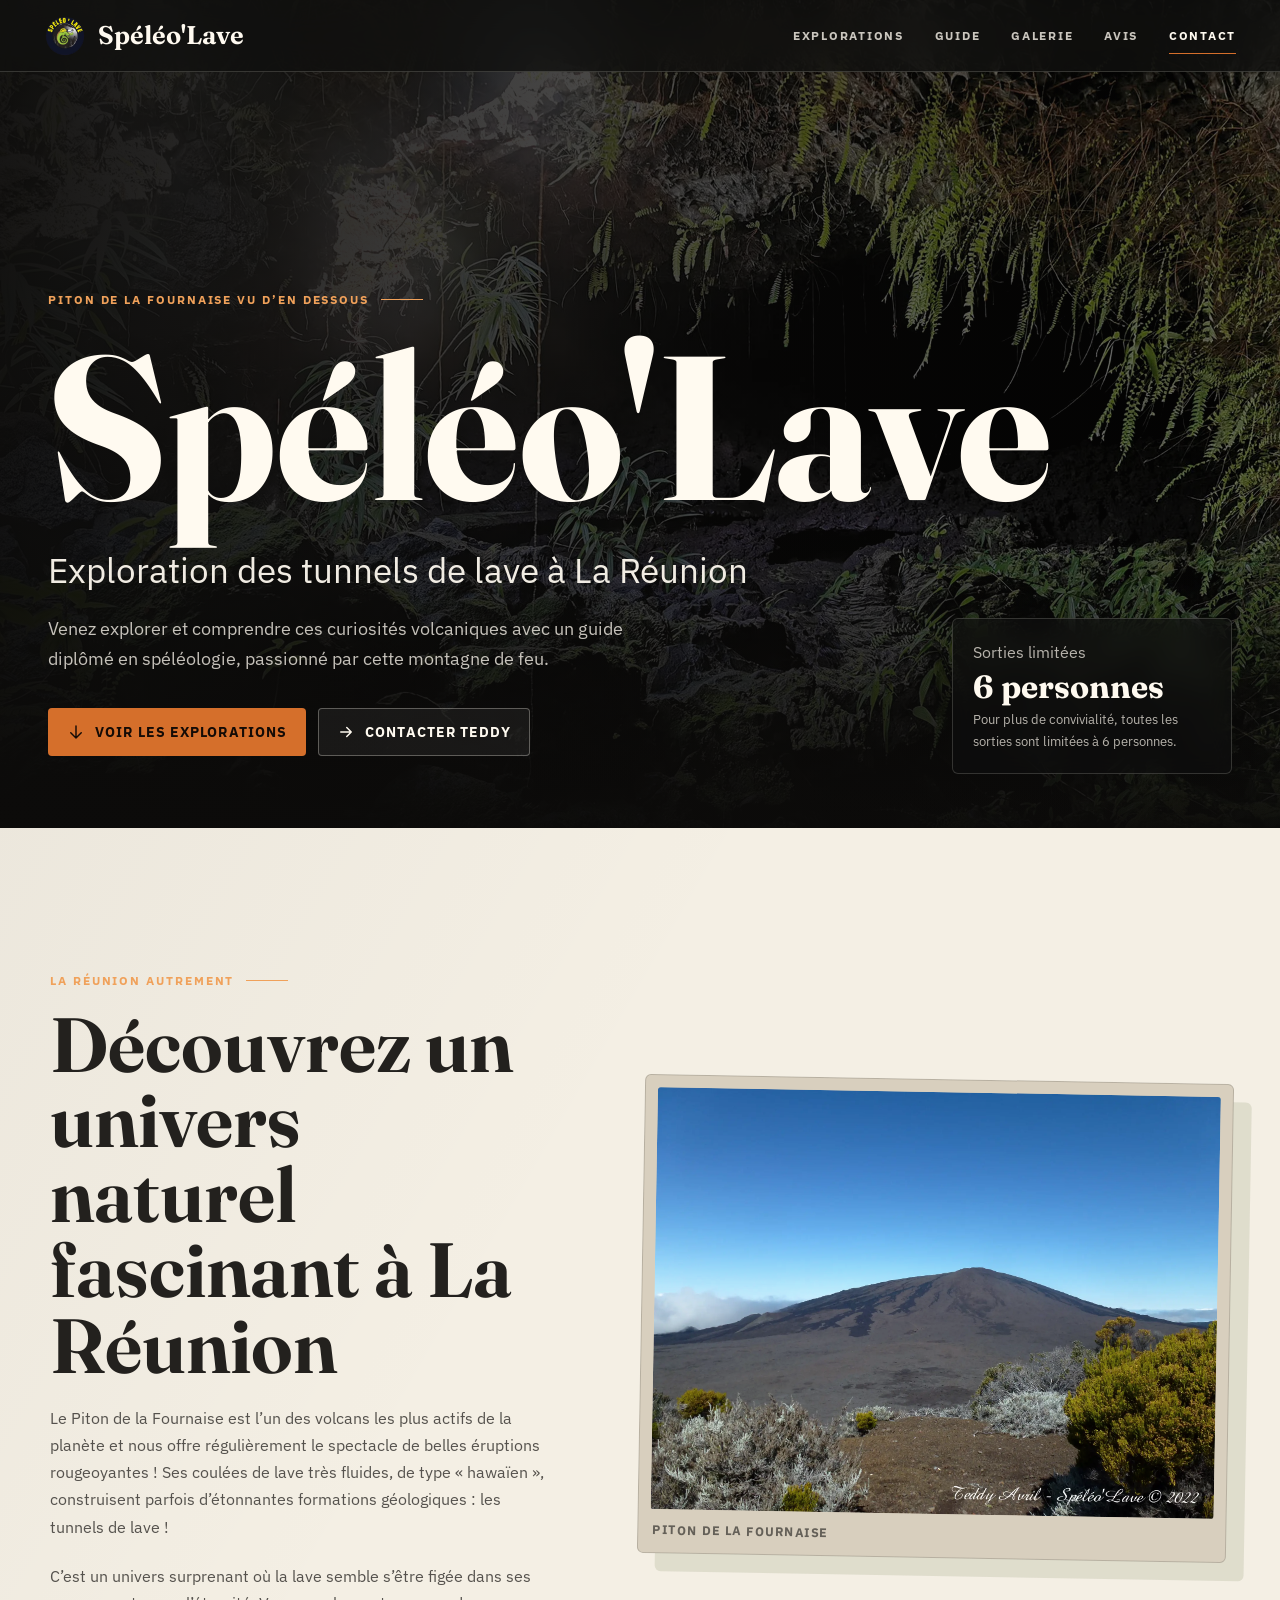
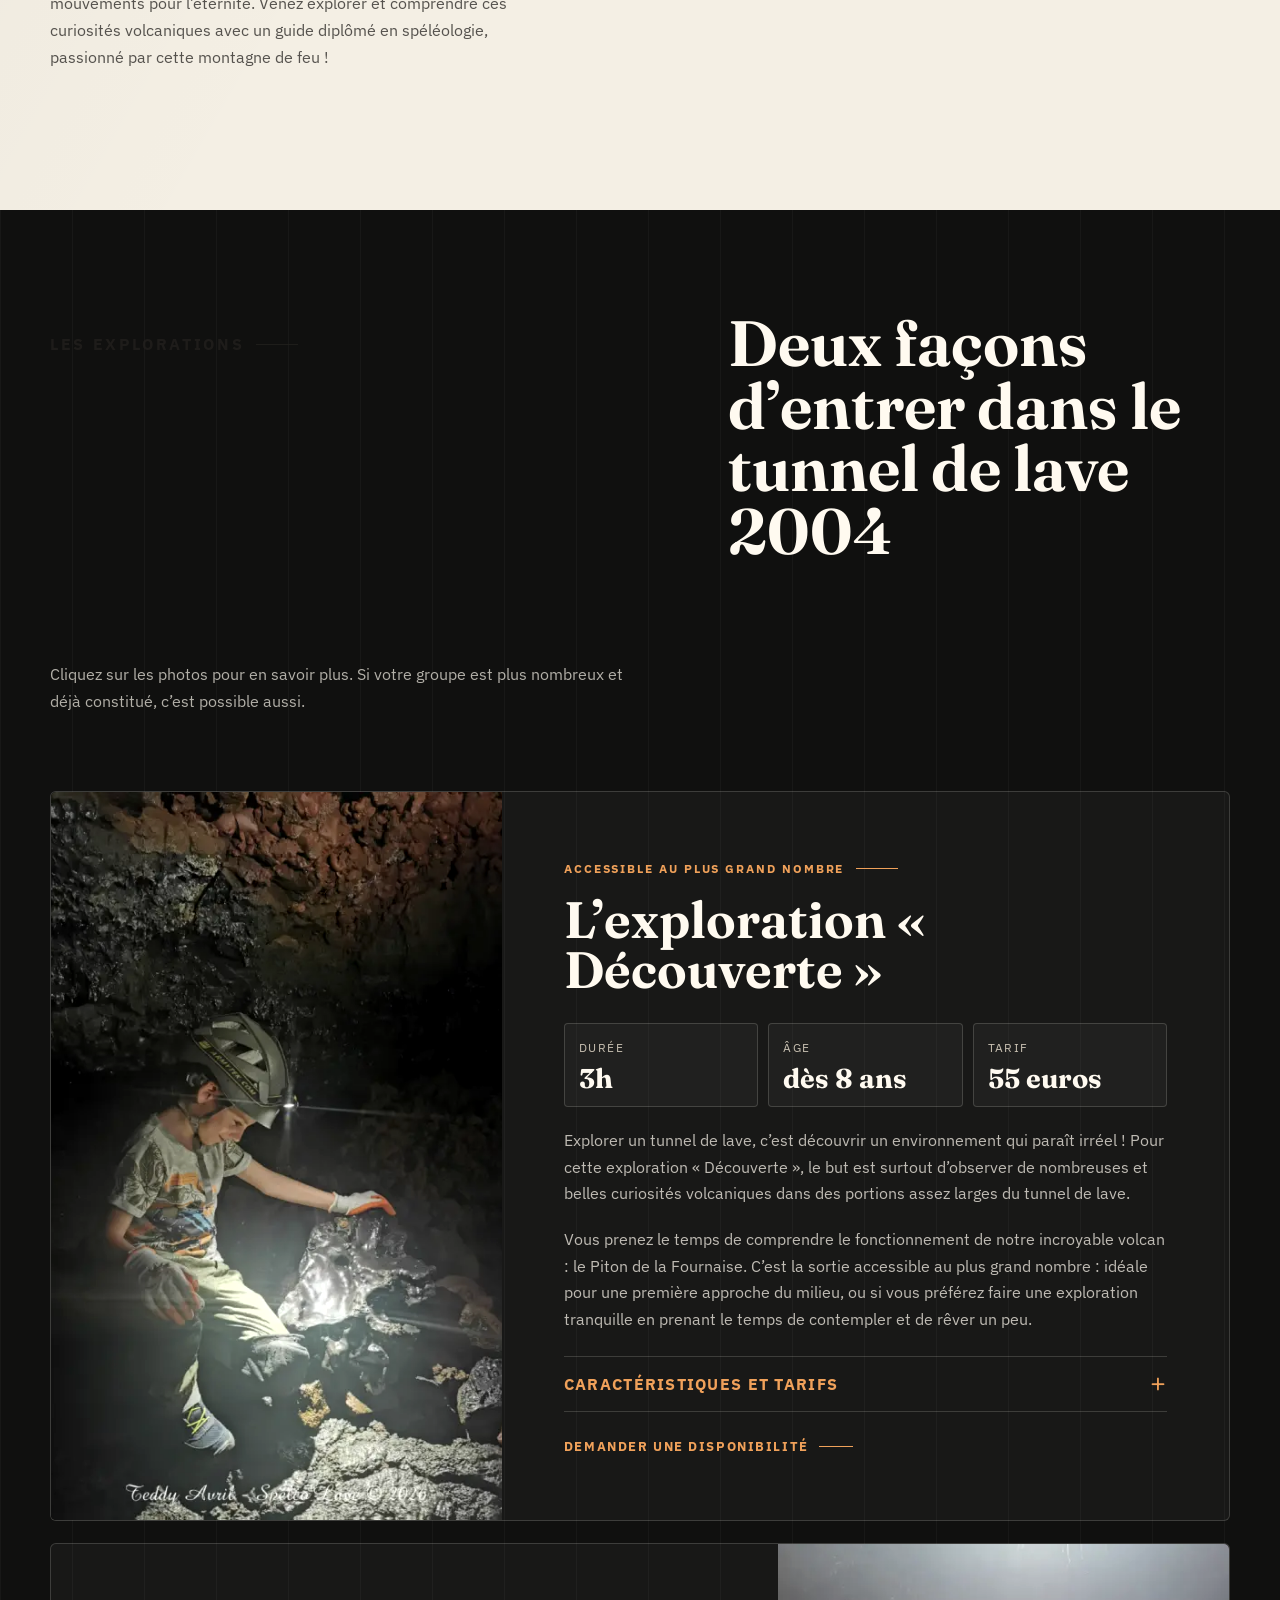
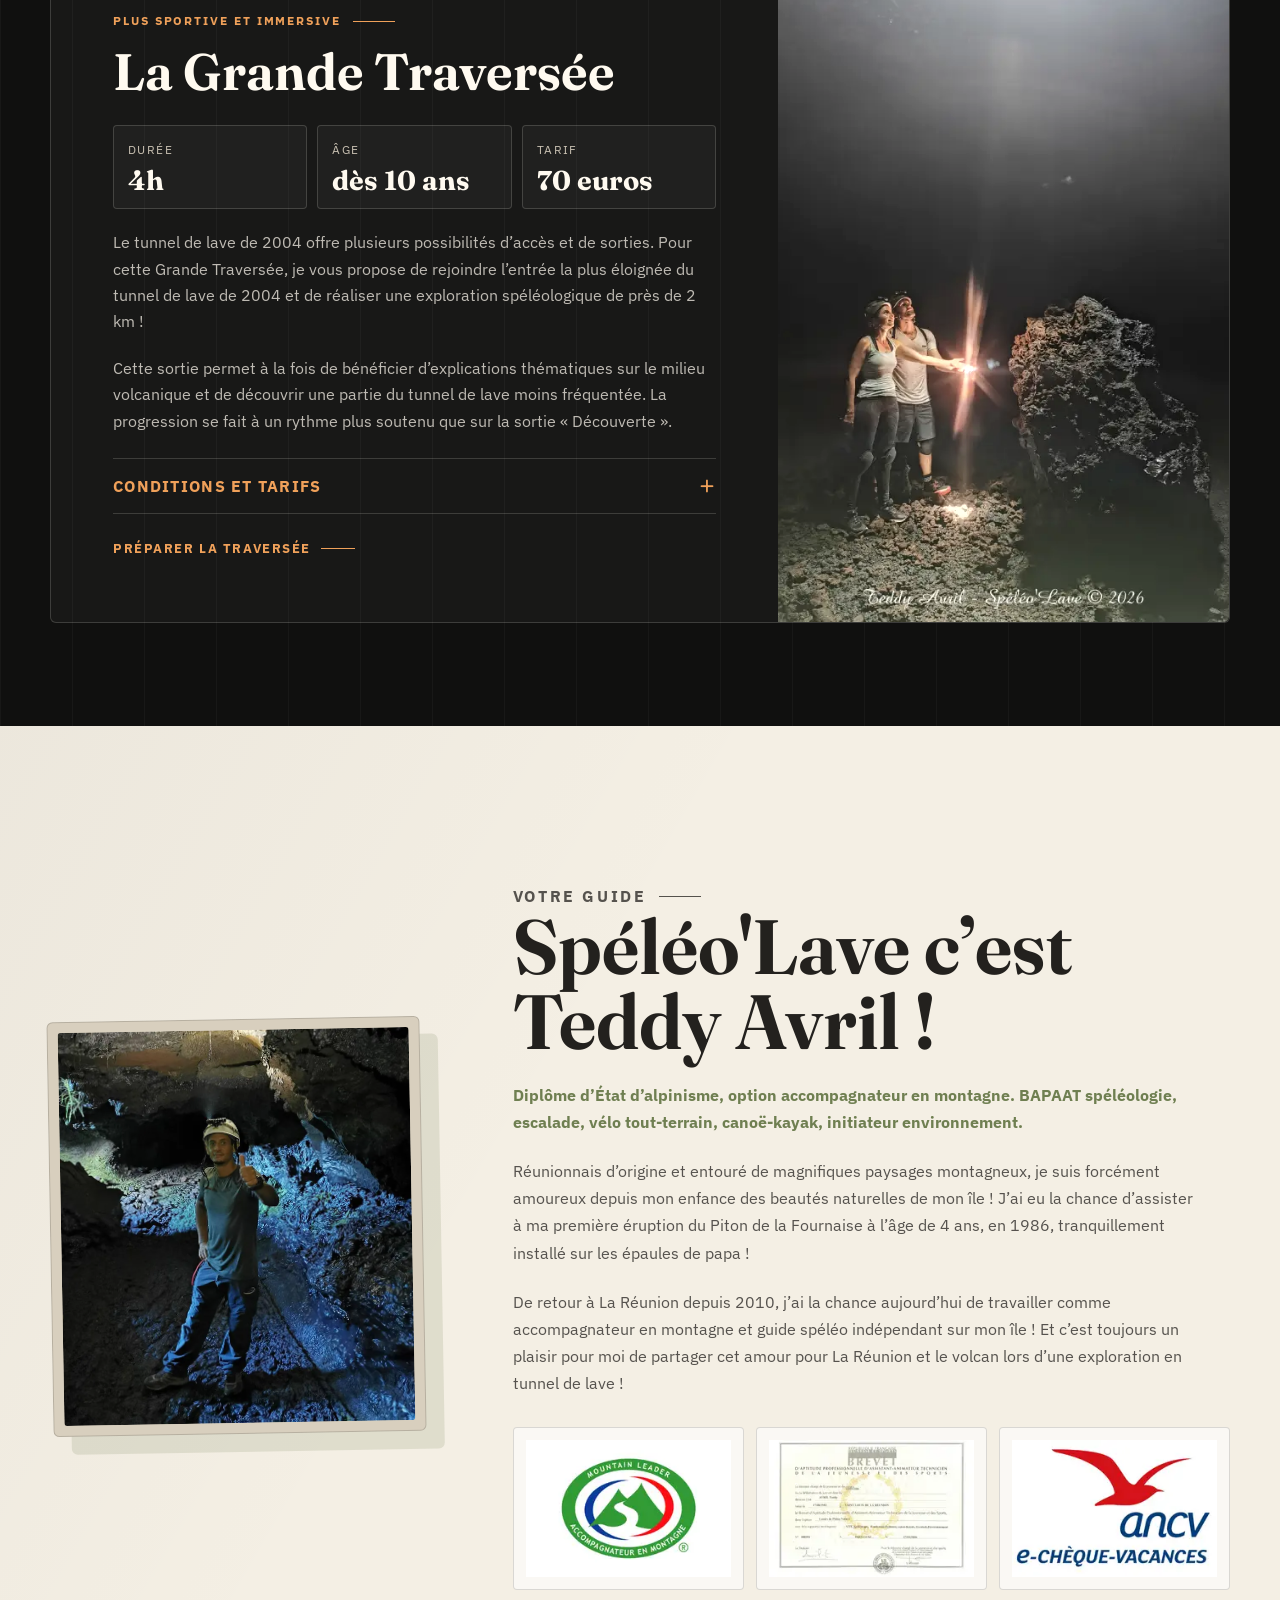
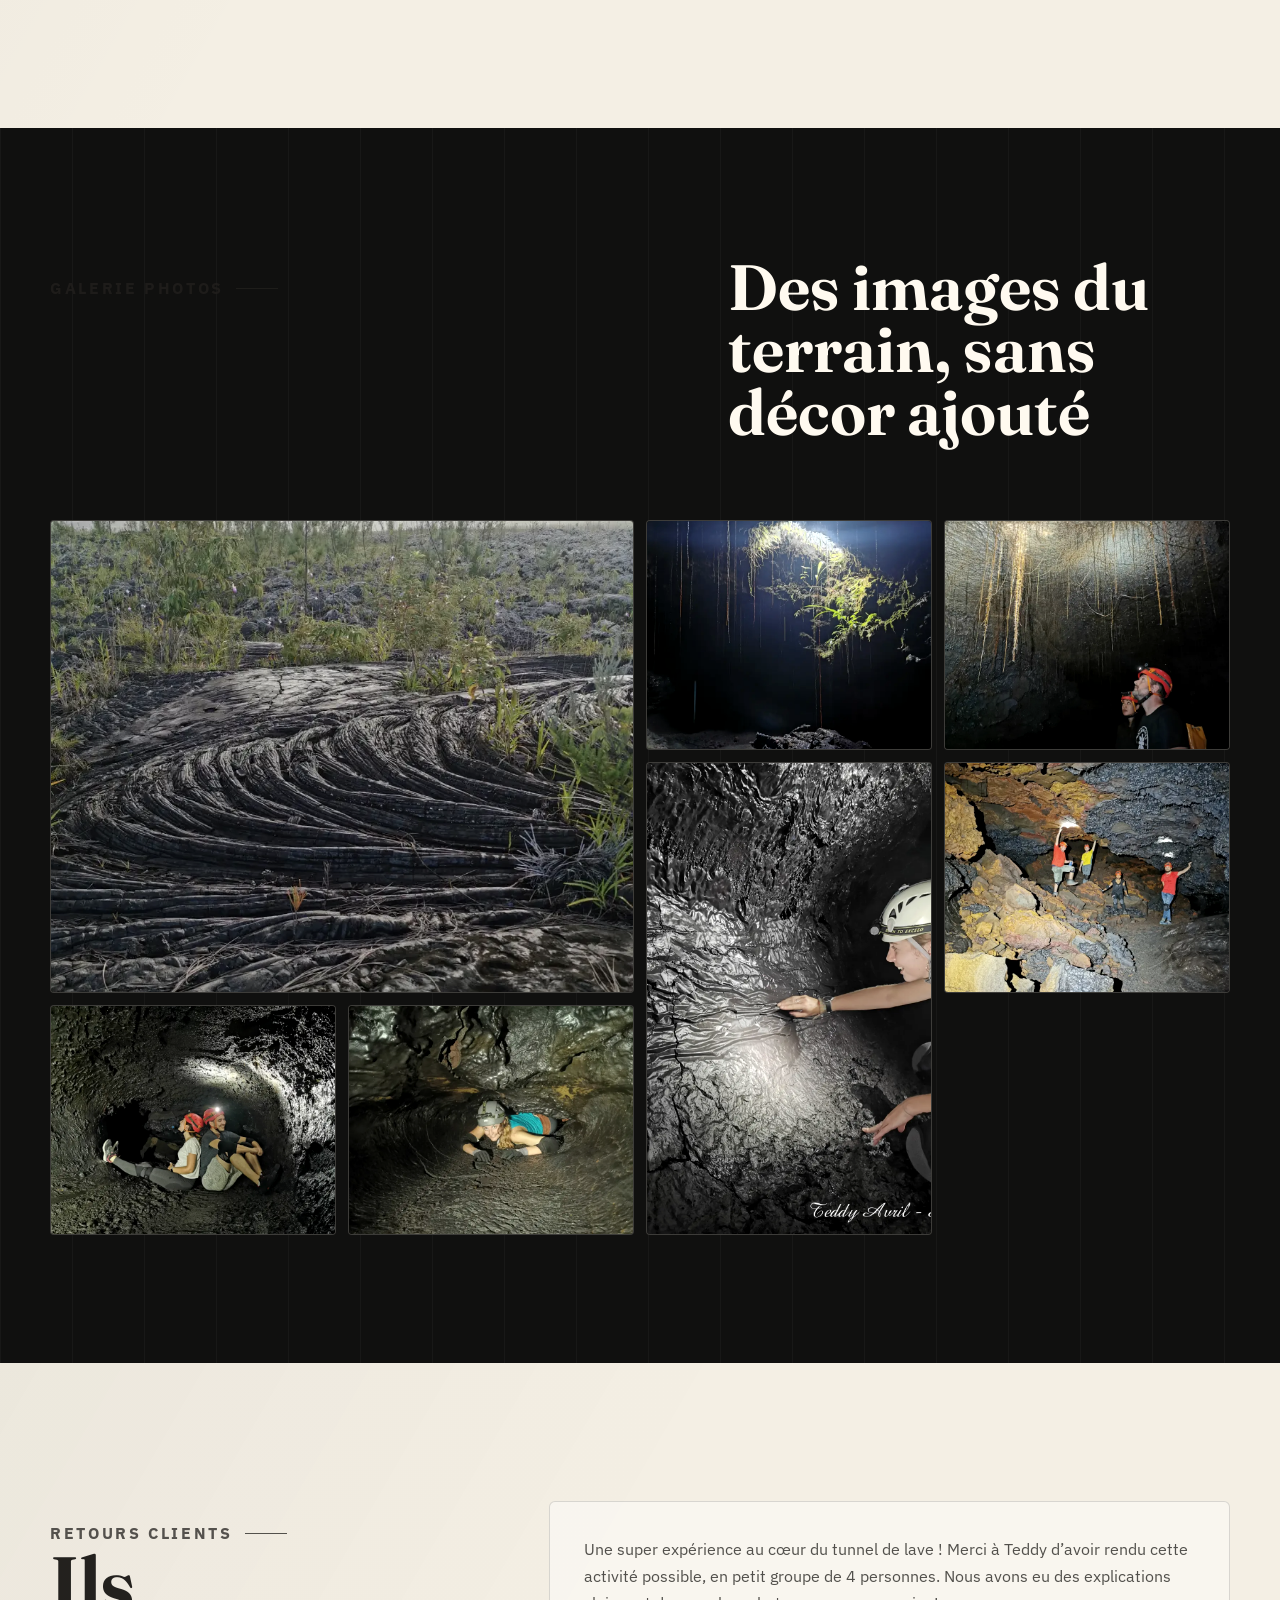
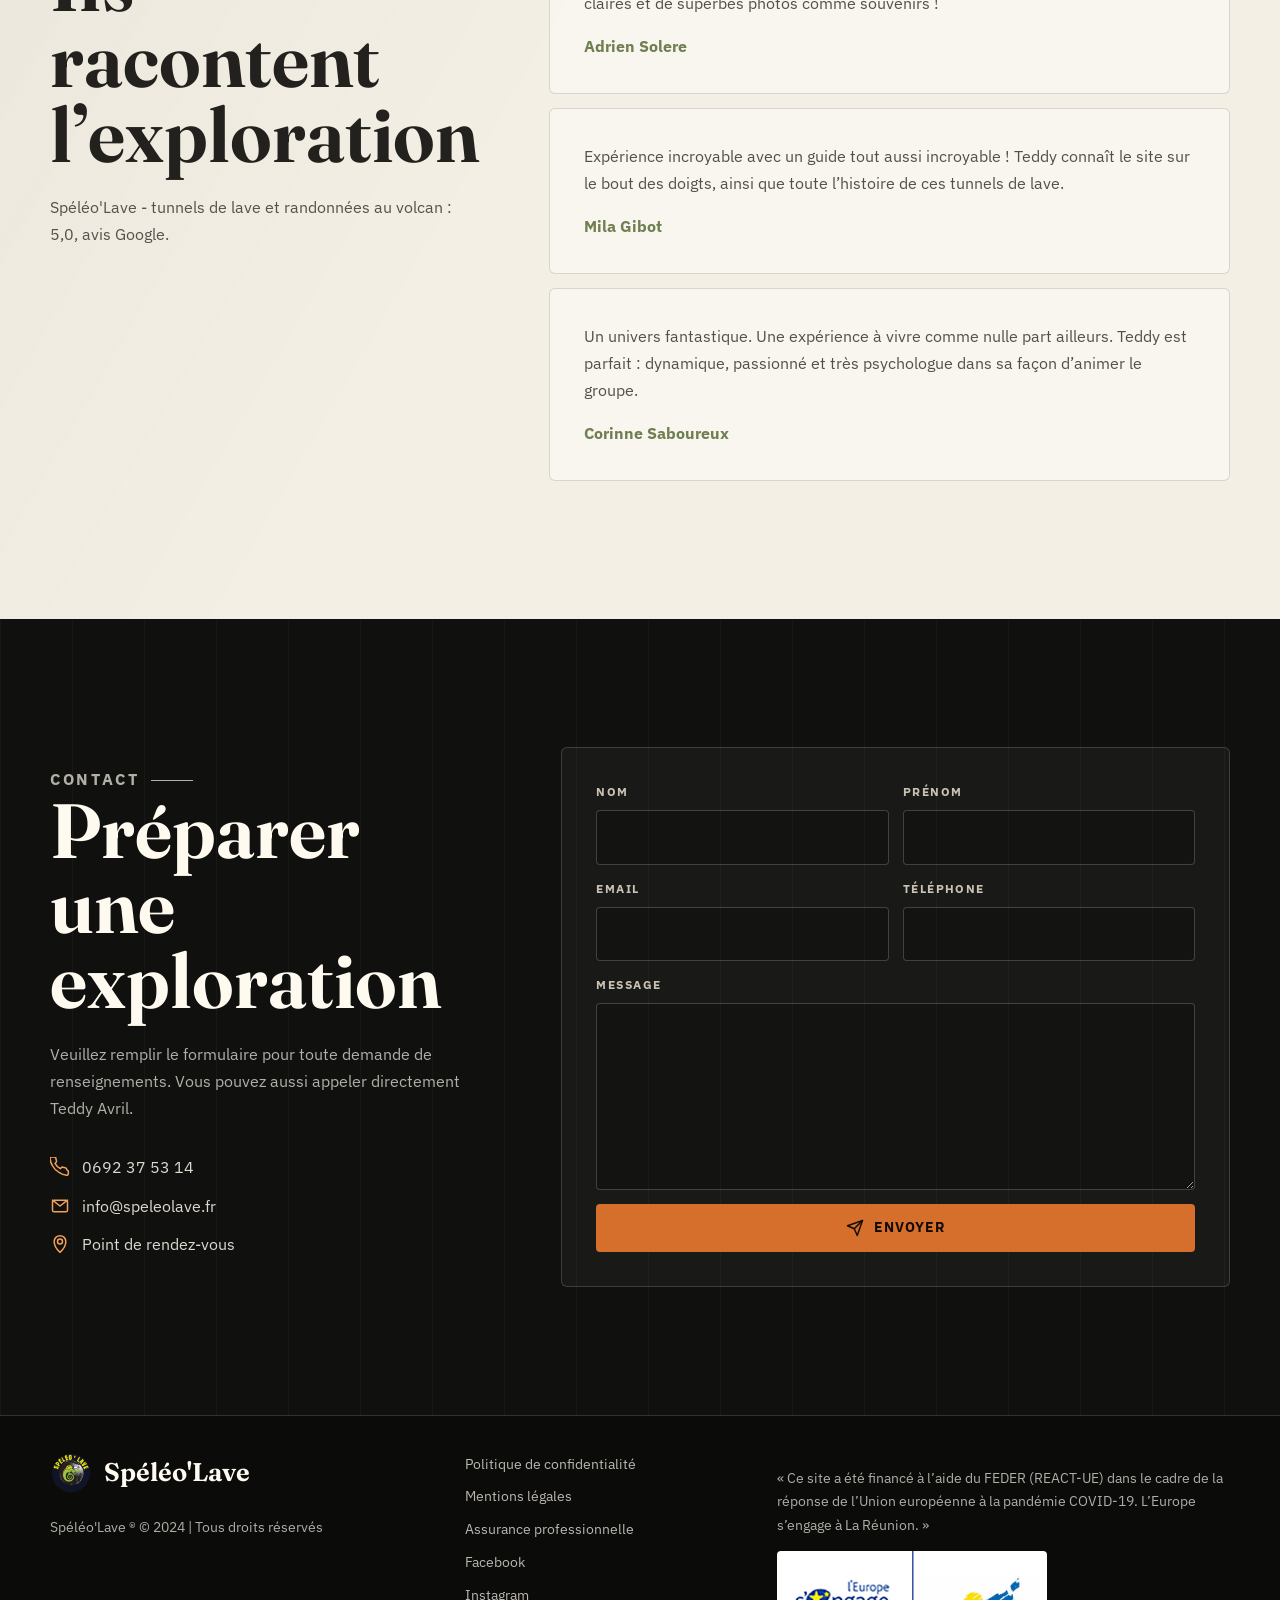
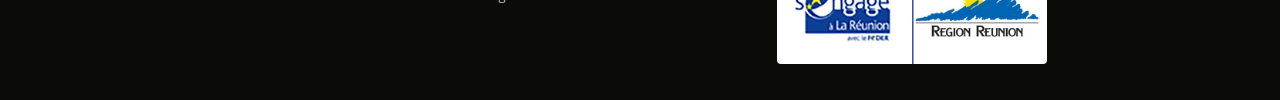
==== commit 8e51411e: "Fix: grammar/conjugation/accent correction" ====
--- a/index.html
+++ b/index.html
@@ -3,10 +3,10 @@
   <head>
     <meta charset="utf-8">
     <meta name="viewport" content="width=device-width, initial-scale=1">
-    <title>Spéléo'Lave | Exploration des Tunnels de Lave à La Réunion</title>
-    <meta name="description" content="Spéléo'Lave accompagne les explorations des tunnels de lave du Piton de La Fournaise à La Réunion, en petit groupe avec Teddy Avril.">
-    <meta property="og:title" content="Spéléo'Lave | Exploration des Tunnels de Lave à La Réunion">
-    <meta property="og:description" content="Explorez les tunnels de lave à La Réunion avec un guide diplômé de spéléologie et accompagnateur en montagne.">
+    <title>Spéléo'Lave | Exploration des tunnels de lave à La Réunion</title>
+    <meta name="description" content="Spéléo'Lave accompagne les explorations des tunnels de lave du Piton de la Fournaise à La Réunion, en petits groupes avec Teddy Avril.">
+    <meta property="og:title" content="Spéléo'Lave | Exploration des tunnels de lave à La Réunion">
+    <meta property="og:description" content="Explorez les tunnels de lave à La Réunion avec un guide diplômé en spéléologie et accompagnateur en montagne.">
     <meta property="og:image" content="assets/tunnel-2004-hero.webp">
     <meta property="og:type" content="website">
     <link rel="icon" href="assets/speleolave-logo.png">
@@ -42,10 +42,10 @@
           <img src="assets/tunnel-2004-hero.webp" alt="">
         </div>
         <div class="hero-content reveal">
-          <p class="section-code">Piton de La Fournaise vu de dessous</p>
+          <p class="section-code">Piton de la Fournaise vu d’en dessous</p>
           <h1 id="hero-title">Spéléo'Lave</h1>
-          <p class="hero-lead">Exploration des Tunnels de Lave à La Réunion</p>
-          <p class="hero-copy">Venez explorer et comprendre ces curiosités volcaniques accompagné d’un guide diplômé de spéléologie et passionné par cette montagne de feu.</p>
+          <p class="hero-lead">Exploration des tunnels de lave à La Réunion</p>
+          <p class="hero-copy">Venez explorer et comprendre ces curiosités volcaniques avec un guide diplômé en spéléologie, passionné par cette montagne de feu.</p>
           <div class="hero-actions">
             <a class="button button-primary" href="#explorations">
               <svg aria-hidden="true" viewBox="0 0 24 24"><path d="M12 4v16m0 0 7-7m-7 7-7-7"/></svg>
@@ -69,12 +69,12 @@
           <div class="intro-copy reveal">
             <p class="section-code">La Réunion autrement</p>
             <h2 id="intro-title">Découvrez un univers naturel fascinant à La Réunion</h2>
-            <p>Le Piton de La Fournaise est l’un des volcans les plus actifs de la planète et nous offre régulièrement le spectacle de belles éruptions rougeoyantes ! Ses coulées de lave très fluides de types « hawaïennes » construisent parfois d’étonnantes formations géologiques : les Tunnels de Lave !</p>
-            <p>C’est un univers surprenant où la lave semble s’être figée dans ses mouvements pour l’éternité. Venez explorer et comprendre ces curiosités volcaniques accompagné d’un guide diplômé de spéléologie et passionné par cette montagne de feu !</p>
+            <p>Le Piton de la Fournaise est l’un des volcans les plus actifs de la planète et nous offre régulièrement le spectacle de belles éruptions rougeoyantes ! Ses coulées de lave très fluides, de type « hawaïen », construisent parfois d’étonnantes formations géologiques : les tunnels de lave !</p>
+            <p>C’est un univers surprenant où la lave semble s’être figée dans ses mouvements pour l’éternité. Venez explorer et comprendre ces curiosités volcaniques avec un guide diplômé en spéléologie, passionné par cette montagne de feu !</p>
           </div>
           <figure class="field-photo reveal">
-            <img src="assets/volcan-fournaise.webp" alt="Piton de La Fournaise sous les nuages à La Réunion">
-            <figcaption>Piton de La Fournaise</figcaption>
+            <img src="assets/volcan-fournaise.webp" alt="Piton de la Fournaise sous les nuages à La Réunion">
+            <figcaption>Piton de la Fournaise</figcaption>
           </figure>
         </div>
       </section>
@@ -82,33 +82,33 @@
       <section class="explorations section-dark" id="explorations" aria-labelledby="explorations-title">
         <div class="container">
           <div class="section-heading reveal">
-            <p class="section-code">Les Explorations</p>
+            <p class="section-code">Les explorations</p>
             <h2 id="explorations-title">Deux façons d’entrer dans le tunnel de lave 2004</h2>
-            <p>Un clic sur les photos et vous en saurez plus. Si vous êtes un groupe plus nombreux et déjà constitué, c’est possible aussi.</p>
+            <p>Cliquez sur les photos pour en savoir plus. Si votre groupe est plus nombreux et déjà constitué, c’est possible aussi.</p>
           </div>
 
           <div class="offer-grid">
             <article class="offer-card reveal">
-              <a class="offer-image" href="#contact" aria-label="Contacter Spéléo'Lave pour l’exploration Découverte">
-                <img src="assets/exploration-decouverte.webp" alt="Exploration Découverte dans un tunnel de lave">
+              <a class="offer-image" href="#contact" aria-label="Contacter Spéléo'Lave pour l’exploration « Découverte »">
+                <img src="assets/exploration-decouverte.webp" alt="Exploration « Découverte » dans un tunnel de lave">
               </a>
               <div class="offer-body">
                 <div class="offer-kicker">Accessible au plus grand nombre</div>
                 <h3>L’exploration « Découverte »</h3>
-                <ul class="facts" aria-label="Caractéristiques Découverte">
+                <ul class="facts" aria-label="Caractéristiques de l’exploration Découverte">
                   <li><span>Durée</span><strong>3h</strong></li>
                   <li><span>Âge</span><strong>dès 8 ans</strong></li>
                   <li><span>Tarif</span><strong>55 euros</strong></li>
                 </ul>
-                <p>Explorer un Tunnel de Lave c’est découvrir un environnement qui paraît irréel ! Pour cette exploration « Découverte » le but c’est surtout de voir de nombreuses jolies curiosités volcaniques dans des portions du Tunnel de Lave assez large.</p>
-                <p>Prendre le temps de comprendre le fonctionnement de notre incroyable volcan : le Piton de La Fournaise. C’est la sortie accessible au plus grand nombre pour une première approche du milieu ou si vous préférez faire une exploration tranquille en prenant le temps de contempler et de rêver un peu.</p>
+                <p>Explorer un tunnel de lave, c’est découvrir un environnement qui paraît irréel ! Pour cette exploration « Découverte », le but est surtout d’observer de nombreuses et belles curiosités volcaniques dans des portions assez larges du tunnel de lave.</p>
+                <p>Vous prenez le temps de comprendre le fonctionnement de notre incroyable volcan : le Piton de la Fournaise. C’est la sortie accessible au plus grand nombre : idéale pour une première approche du milieu, ou si vous préférez faire une exploration tranquille en prenant le temps de contempler et de rêver un peu.</p>
                 <details>
                   <summary>Caractéristiques et tarifs</summary>
                   <div class="details-body">
                     <p>Sortie familiale, enfants à partir de 8 ans.</p>
-                    <p>Il faut juste pouvoir se déplacer un peu accroupi et marcher un peu à quatre pattes munis de bonnes genouillères sur quelques mètres. Genouillères fournies lors de la prestation.</p>
-                    <p>55 euros / personne. Enfant (- de 14 ans) : 35 euros.</p>
-                    <p>Il est possible également de privatiser l’encadrement si vous souhaitez avoir le guide que pour vous !</p>
+                    <p>Il faut juste pouvoir se déplacer un peu accroupi et marcher un peu à quatre pattes, avec de bonnes genouillères, sur quelques mètres. Les genouillères sont fournies lors de la prestation.</p>
+                    <p>55 euros par personne. Enfant de moins de 14 ans : 35 euros.</p>
+                    <p>Il est également possible de privatiser l’encadrement si vous souhaitez avoir le guide rien que pour vous !</p>
                   </div>
                 </details>
                 <a class="text-link" href="#contact">Demander une disponibilité</a>
@@ -122,19 +122,19 @@
               <div class="offer-body">
                 <div class="offer-kicker">Plus sportive et immersive</div>
                 <h3>La Grande Traversée</h3>
-                <ul class="facts" aria-label="Caractéristiques Grande Traversée">
+                <ul class="facts" aria-label="Caractéristiques de la Grande Traversée">
                   <li><span>Durée</span><strong>4h</strong></li>
                   <li><span>Âge</span><strong>dès 10 ans</strong></li>
                   <li><span>Tarif</span><strong>70 euros</strong></li>
                 </ul>
-                <p>Le Tunnel de Lave de 2004 offre plusieurs possibilités d’accès et de sorties. Pour cette Grande Traversée, je vous propose de rejoindre l’entrée la plus éloignée du Tunnel de Lave de 2004 et de réaliser une exploration spéléologique de près de 2 Km !</p>
-                <p>Cette sortie permet à la fois d’avoir des explications thématiques sur le milieu volcanique mais aussi de découvrir une partie du Tunnel de Lave moins fréquentée. La progression se fait à un rythme plus soutenu que sur la sortie « Découverte ».</p>
+                <p>Le tunnel de lave de 2004 offre plusieurs possibilités d’accès et de sorties. Pour cette Grande Traversée, je vous propose de rejoindre l’entrée la plus éloignée du tunnel de lave de 2004 et de réaliser une exploration spéléologique de près de 2 km !</p>
+                <p>Cette sortie permet à la fois de bénéficier d’explications thématiques sur le milieu volcanique et de découvrir une partie du tunnel de lave moins fréquentée. La progression se fait à un rythme plus soutenu que sur la sortie « Découverte ».</p>
                 <details>
                   <summary>Conditions et tarifs</summary>
                   <div class="details-body">
-                    <p>Rythme de progression soutenu dans des parties du Tunnel de Lave souvent « bas de plafond ».</p>
+                    <p>Rythme de progression soutenu dans des parties du tunnel de lave souvent « bas de plafond ».</p>
                     <p>Être capable de se déplacer facilement près du sol : marche « en canard » ou « en crabe ». Ne pas être sujet à la claustrophobie et avoir une bonne condition physique.</p>
-                    <p>70 euros / personne. Enfant (- de 14 ans) : 50 euros.</p>
+                    <p>70 euros par personne. Enfant de moins de 14 ans : 50 euros.</p>
                     <p>En cas de doute sur d’éventuels problèmes de santé, pensez à me le signaler au moment de la réservation.</p>
                   </div>
                 </details>
@@ -153,9 +153,9 @@
           <div class="guide-copy reveal">
             <p class="section-code">Votre guide</p>
             <h2 id="guide-title">Spéléo'Lave c’est Teddy Avril !</h2>
-            <p class="guide-credential">Diplôme d’Etat d’Alpinisme option Accompagnateur en Montagne. BAPAAT Spéléologie, Escalade, Vélo Tout Terrain, Canoë-Kayak, Initiateur Environnement.</p>
-            <p>Réunionnais d’origine et entouré par des magnifiques paysages montagneux, je suis forcément amoureux depuis mon enfance des beautés naturelles de mon île ! J’ai eu la chance d’assister à ma 1ère éruption du Piton de la Fournaise à l’âge de 4 ans en 1986, tranquillement installé sur les épaules de papa !</p>
-            <p>De retour à La Réunion depuis 2010, j’ai la chance aujourd’hui de travailler comme Accompagnateur en Montagne et guide Spéléo indépendant sur mon île ! Et c’est toujours un plaisir pour moi de partager cet amour pour La Réunion et le Volcan lors d’une Exploration en Tunnel de Lave !</p>
+            <p class="guide-credential">Diplôme d’État d’alpinisme, option accompagnateur en montagne. BAPAAT spéléologie, escalade, vélo tout-terrain, canoë-kayak, initiateur environnement.</p>
+            <p>Réunionnais d’origine et entouré de magnifiques paysages montagneux, je suis forcément amoureux depuis mon enfance des beautés naturelles de mon île ! J’ai eu la chance d’assister à ma première éruption du Piton de la Fournaise à l’âge de 4 ans, en 1986, tranquillement installé sur les épaules de papa !</p>
+            <p>De retour à La Réunion depuis 2010, j’ai la chance aujourd’hui de travailler comme accompagnateur en montagne et guide spéléo indépendant sur mon île ! Et c’est toujours un plaisir pour moi de partager cet amour pour La Réunion et le volcan lors d’une exploration en tunnel de lave !</p>
             <div class="trust-strip" aria-label="Justificatifs et moyens de paiement">
               <img src="assets/snam.webp" alt="Syndicat National des Accompagnateurs en Montagne">
               <img src="assets/diplome-bapaat.webp" alt="Diplôme BAPAAT">
@@ -202,19 +202,19 @@
           <div class="review-intro reveal">
             <p class="section-code">Retours clients</p>
             <h2 id="avis-title">Ils racontent l’exploration</h2>
-            <p>Spéléo'Lave - Tunnels de lave et Randonnées au Volcan : 5.0, avis Google.</p>
+            <p>Spéléo'Lave - tunnels de lave et randonnées au volcan : 5,0, avis Google.</p>
           </div>
           <div class="review-list">
             <blockquote class="review-card reveal">
-              <p>Une super expérience au cœur du tunnel de lave ! Merci à Teddy d’avoir rendu cette activité possible et en petit groupe de 4 personnes. Nous avons eu des explications claires et de superbes photos comme souvenirs !</p>
+              <p>Une super expérience au cœur du tunnel de lave ! Merci à Teddy d’avoir rendu cette activité possible, en petit groupe de 4 personnes. Nous avons eu des explications claires et de superbes photos comme souvenirs !</p>
               <cite>Adrien Solere</cite>
             </blockquote>
             <blockquote class="review-card reveal">
-              <p>Expérience incroyable avec un guide qu’il l’est tout autant !! Teddy connait le site sur le bout des doigts ainsi que toute l’histoire de ces tunnels de lave.</p>
+              <p>Expérience incroyable avec un guide tout aussi incroyable ! Teddy connaît le site sur le bout des doigts, ainsi que toute l’histoire de ces tunnels de lave.</p>
               <cite>Mila Gibot</cite>
             </blockquote>
             <blockquote class="review-card reveal">
-              <p>Un univers fantastique. Une expérience à vivre comme nul part ailleurs. Teddy est parfait ! Dynamique, passionné, très psychologue dans sa façon d’animer le groupe.</p>
+              <p>Un univers fantastique. Une expérience à vivre comme nulle part ailleurs. Teddy est parfait : dynamique, passionné et très psychologue dans sa façon d’animer le groupe.</p>
               <cite>Corinne Saboureux</cite>
             </blockquote>
           </div>
@@ -284,7 +284,7 @@
             <img src="assets/speleolave-logo.png" alt="" width="46" height="46">
             <span>Spéléo'Lave</span>
           </a>
-          <p>Spéléo'Lave ® Copyright 2024 | Tous droits réservés</p>
+          <p>Spéléo'Lave ® © 2024 | Tous droits réservés</p>
         </div>
         <div class="footer-links" aria-label="Liens utiles">
           <a href="https://speleolave.fr/politique-de-cookies-ue/">Politique de confidentialité</a>
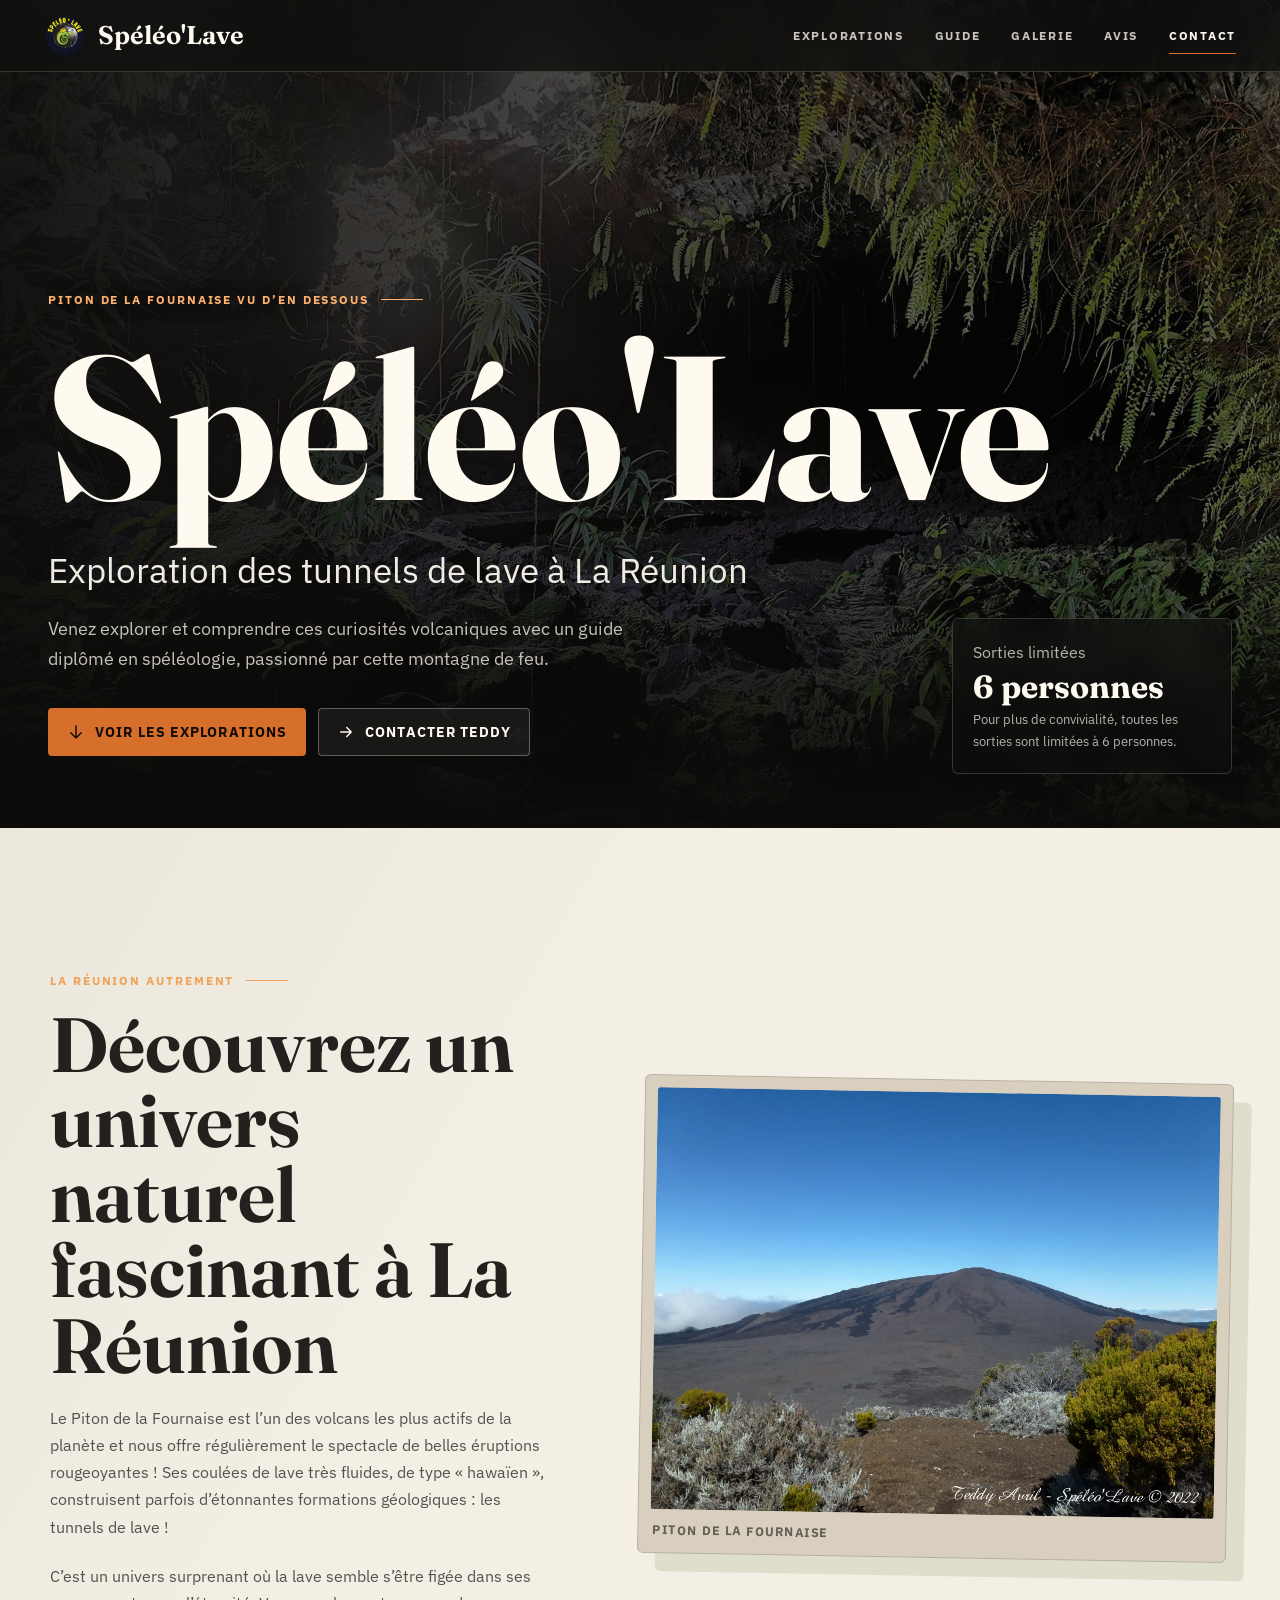
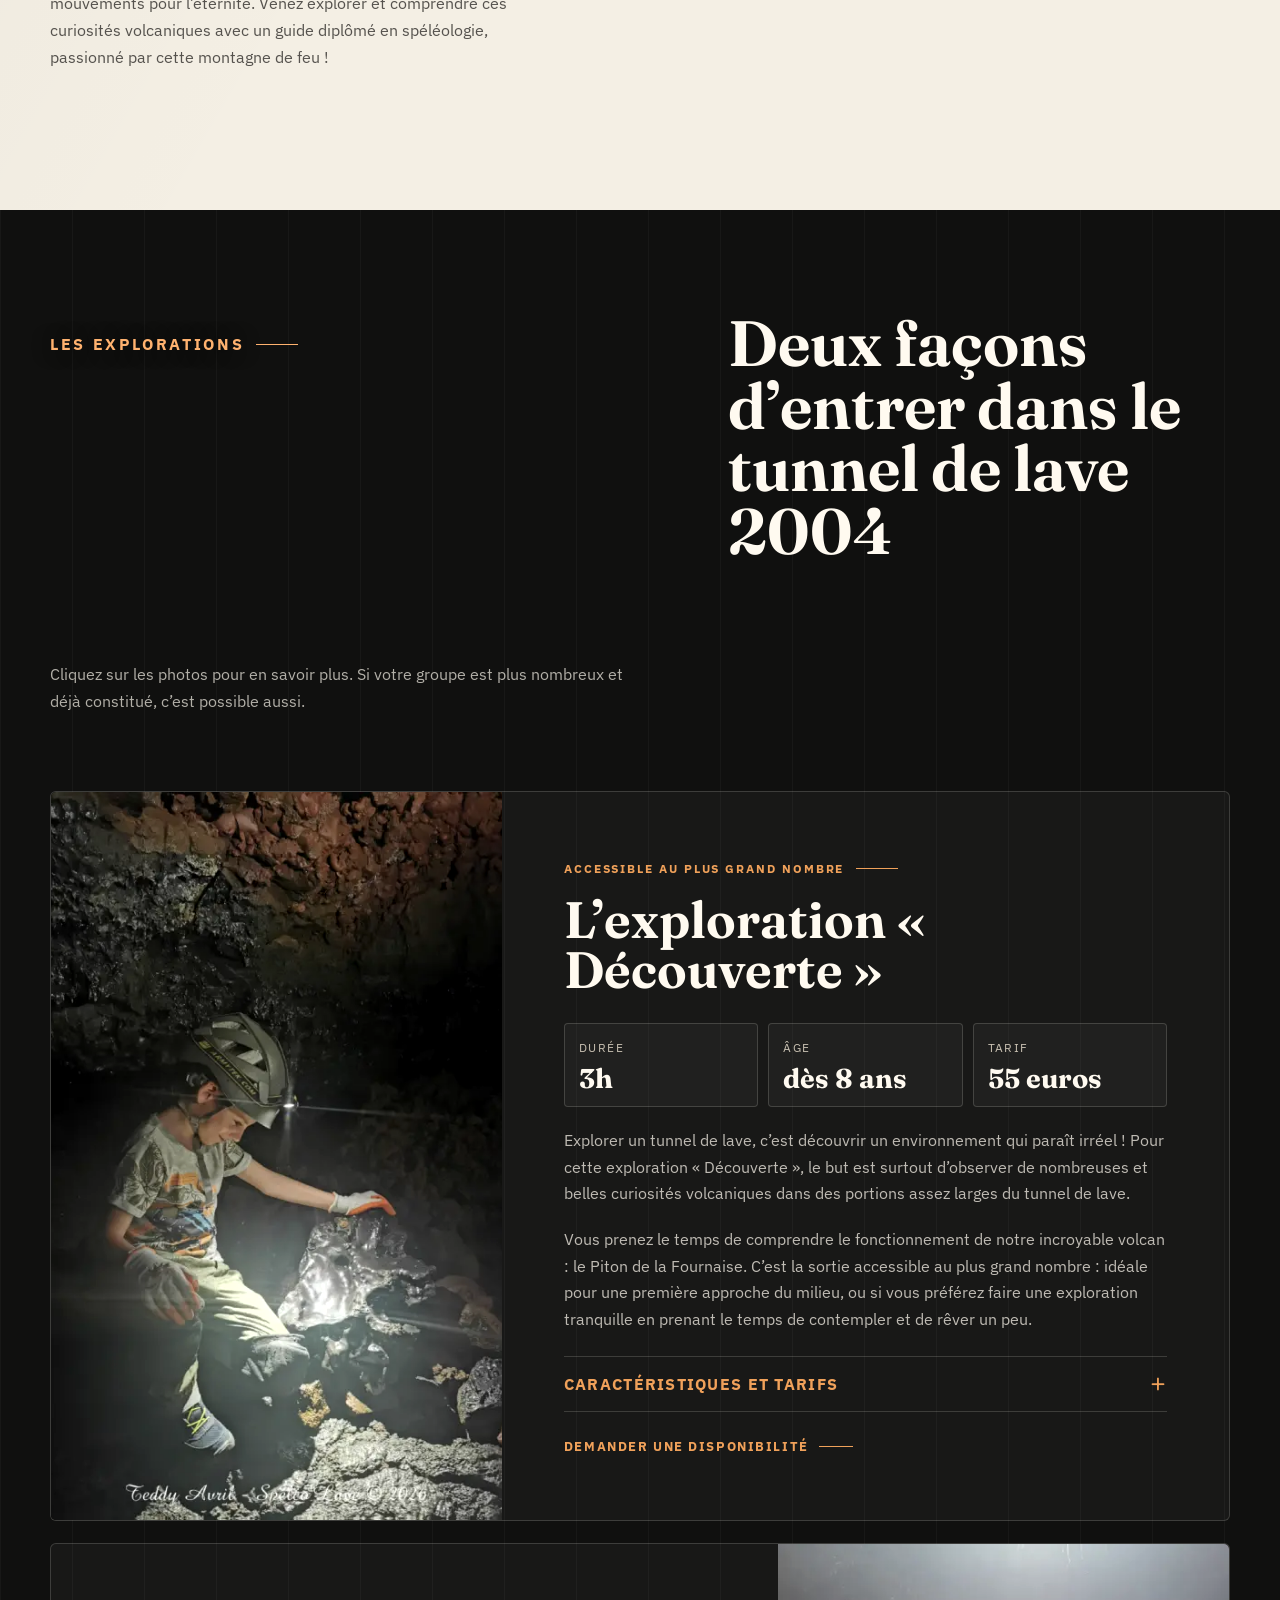
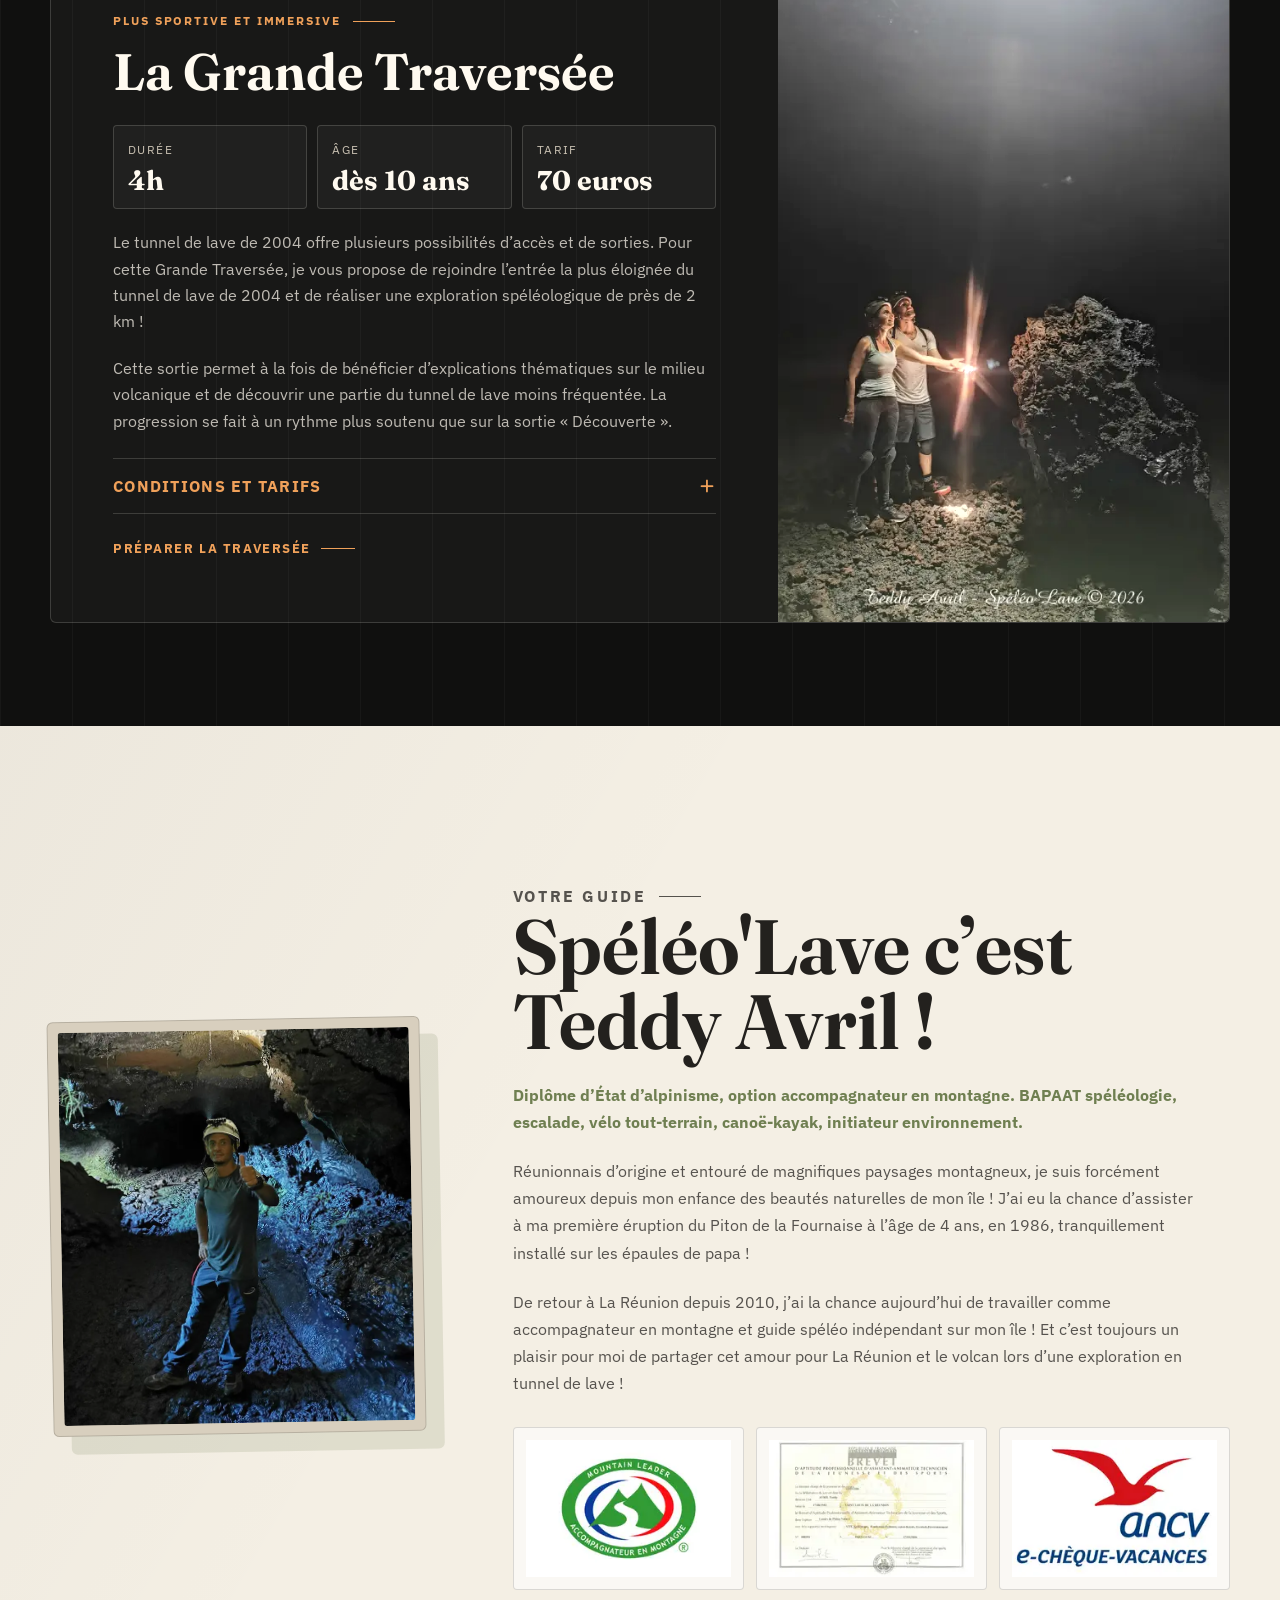
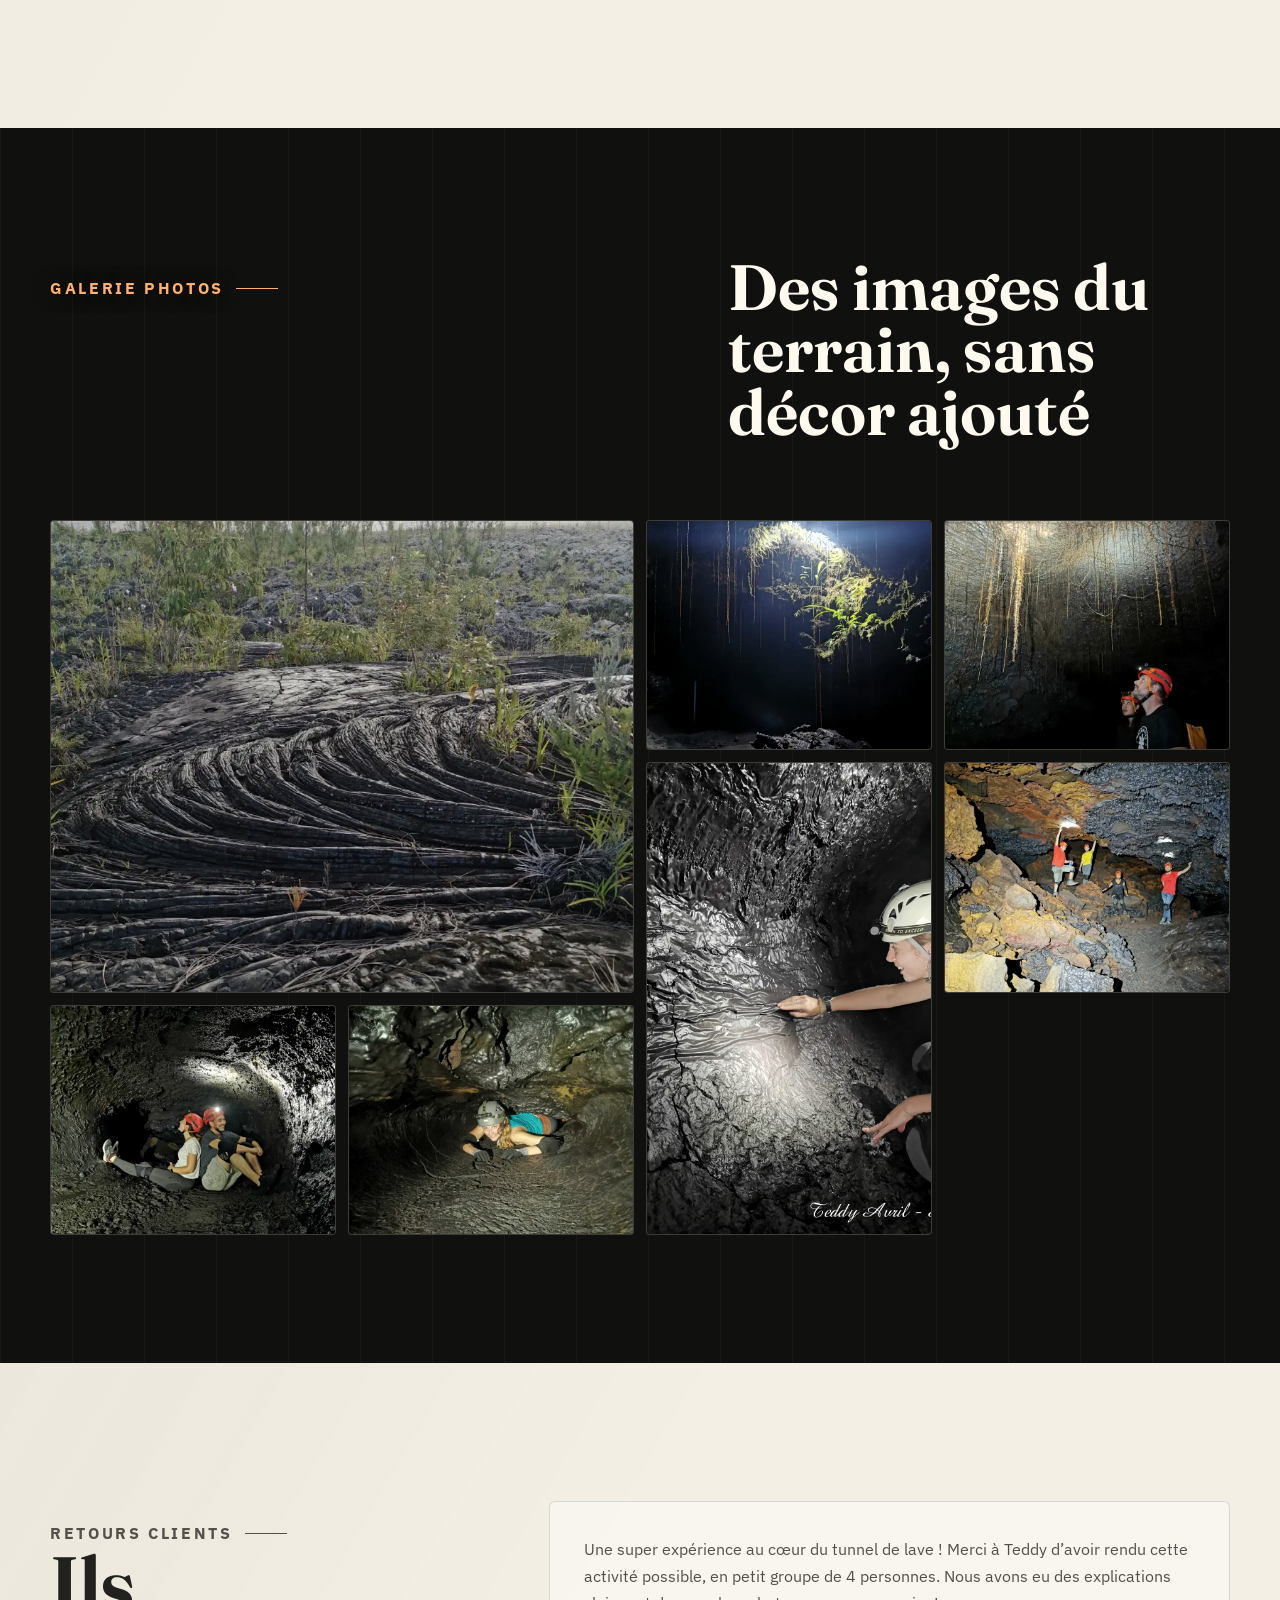
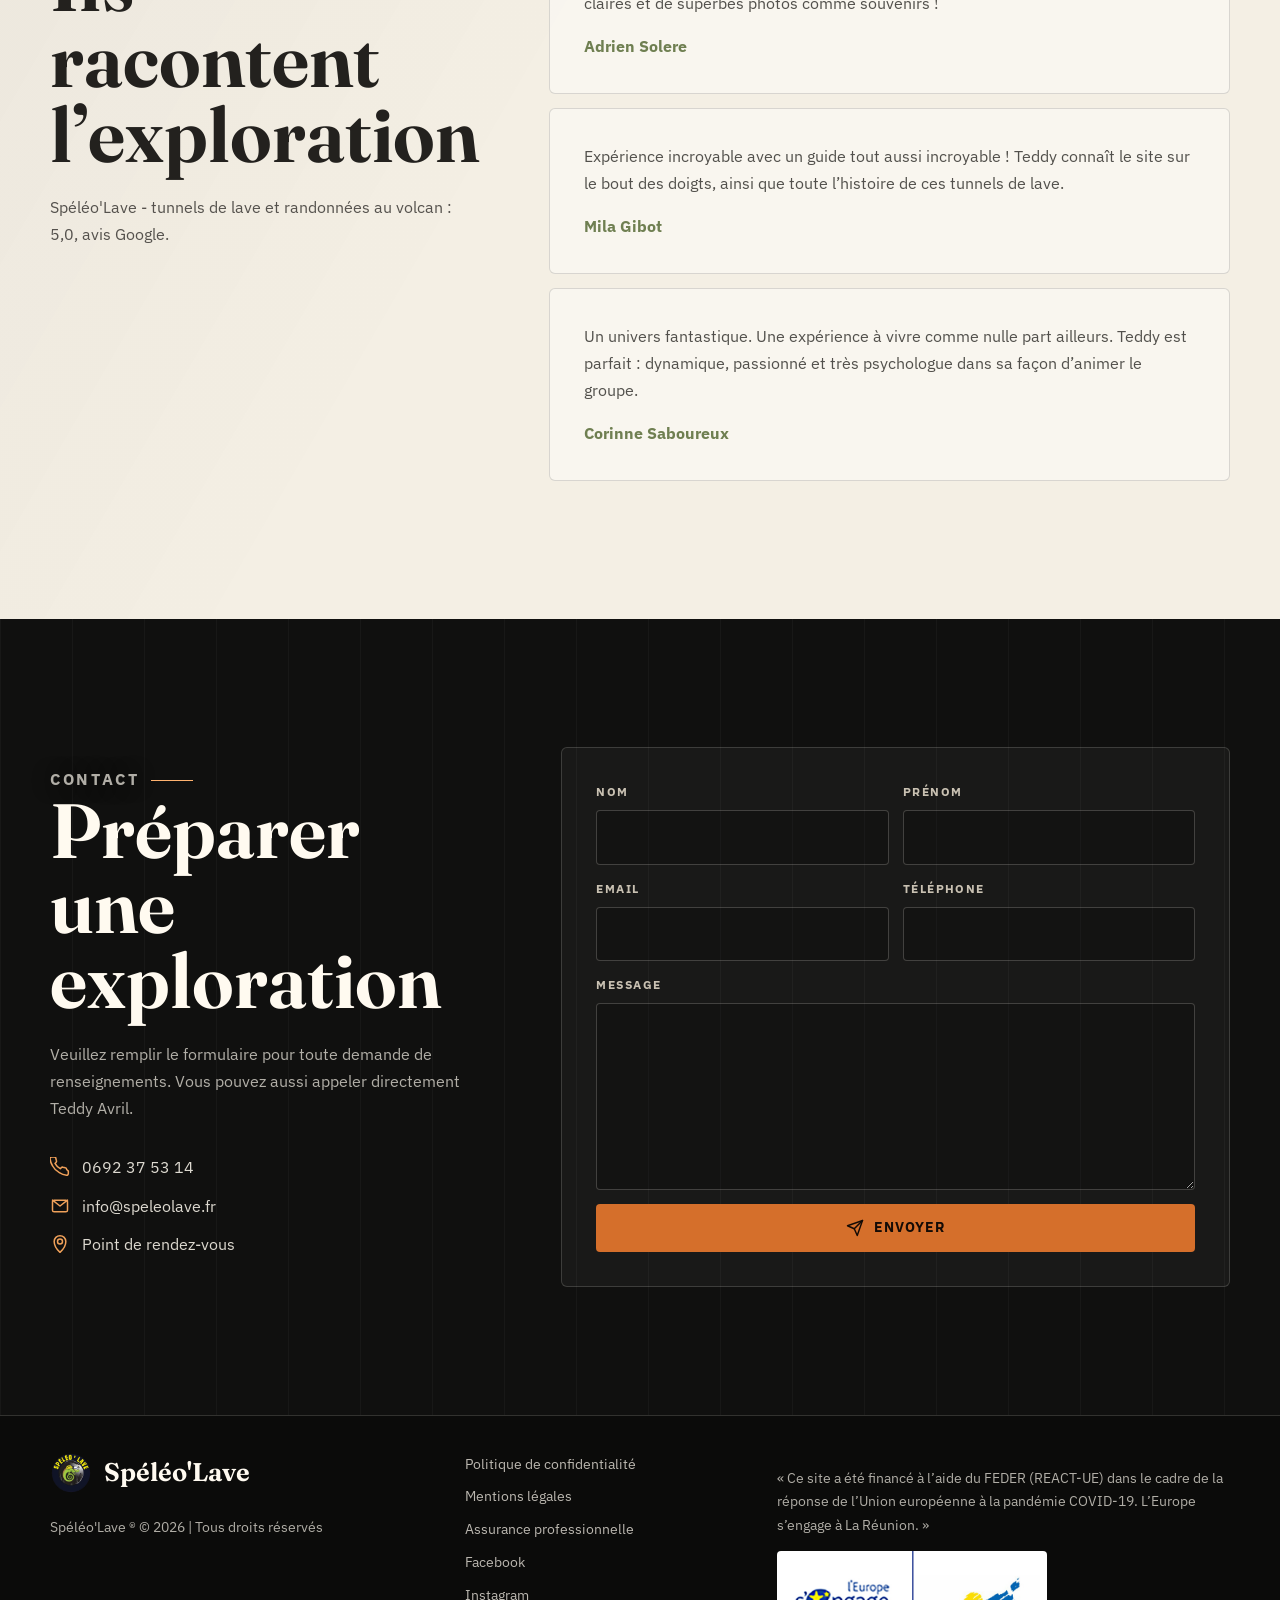
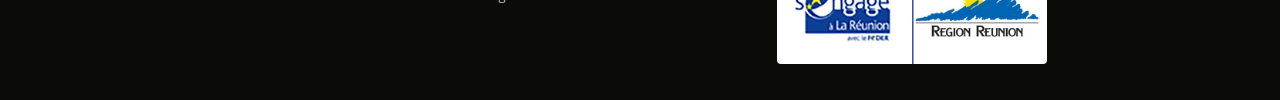
==== commit 84087b57: "Fix: change color for titles and adapt card in mobile view" ====
--- a/index.html
+++ b/index.html
@@ -284,7 +284,7 @@
             <img src="assets/speleolave-logo.png" alt="" width="46" height="46">
             <span>Spéléo'Lave</span>
           </a>
-          <p>Spéléo'Lave ® © 2024 | Tous droits réservés</p>
+          <p>Spéléo'Lave ® © 2026 | Tous droits réservés</p>
         </div>
         <div class="footer-links" aria-label="Liens utiles">
           <a href="https://speleolave.fr/politique-de-cookies-ue/">Politique de confidentialité</a>
--- a/styles.css
+++ b/styles.css
@@ -256,6 +256,15 @@
   content: "";
 }
 
+.section-dark .section-code {
+  color: #ffb26f;
+  text-shadow: 0 1px 18px rgba(0, 0, 0, 0.72);
+}
+
+.section-dark .section-code::after {
+  background: #ffb26f;
+}
+
 h1,
 h2,
 h3 {
@@ -951,6 +960,8 @@
     right: auto;
     bottom: auto;
     z-index: 1;
+    width: 100%;
+    max-width: 420px;
     margin-top: 34px;
   }
 
@@ -1033,6 +1044,11 @@
     display: grid;
   }
 
+  .hero-note {
+    max-width: none;
+    margin-inline: auto;
+  }
+
   .button {
     width: 100%;
   }
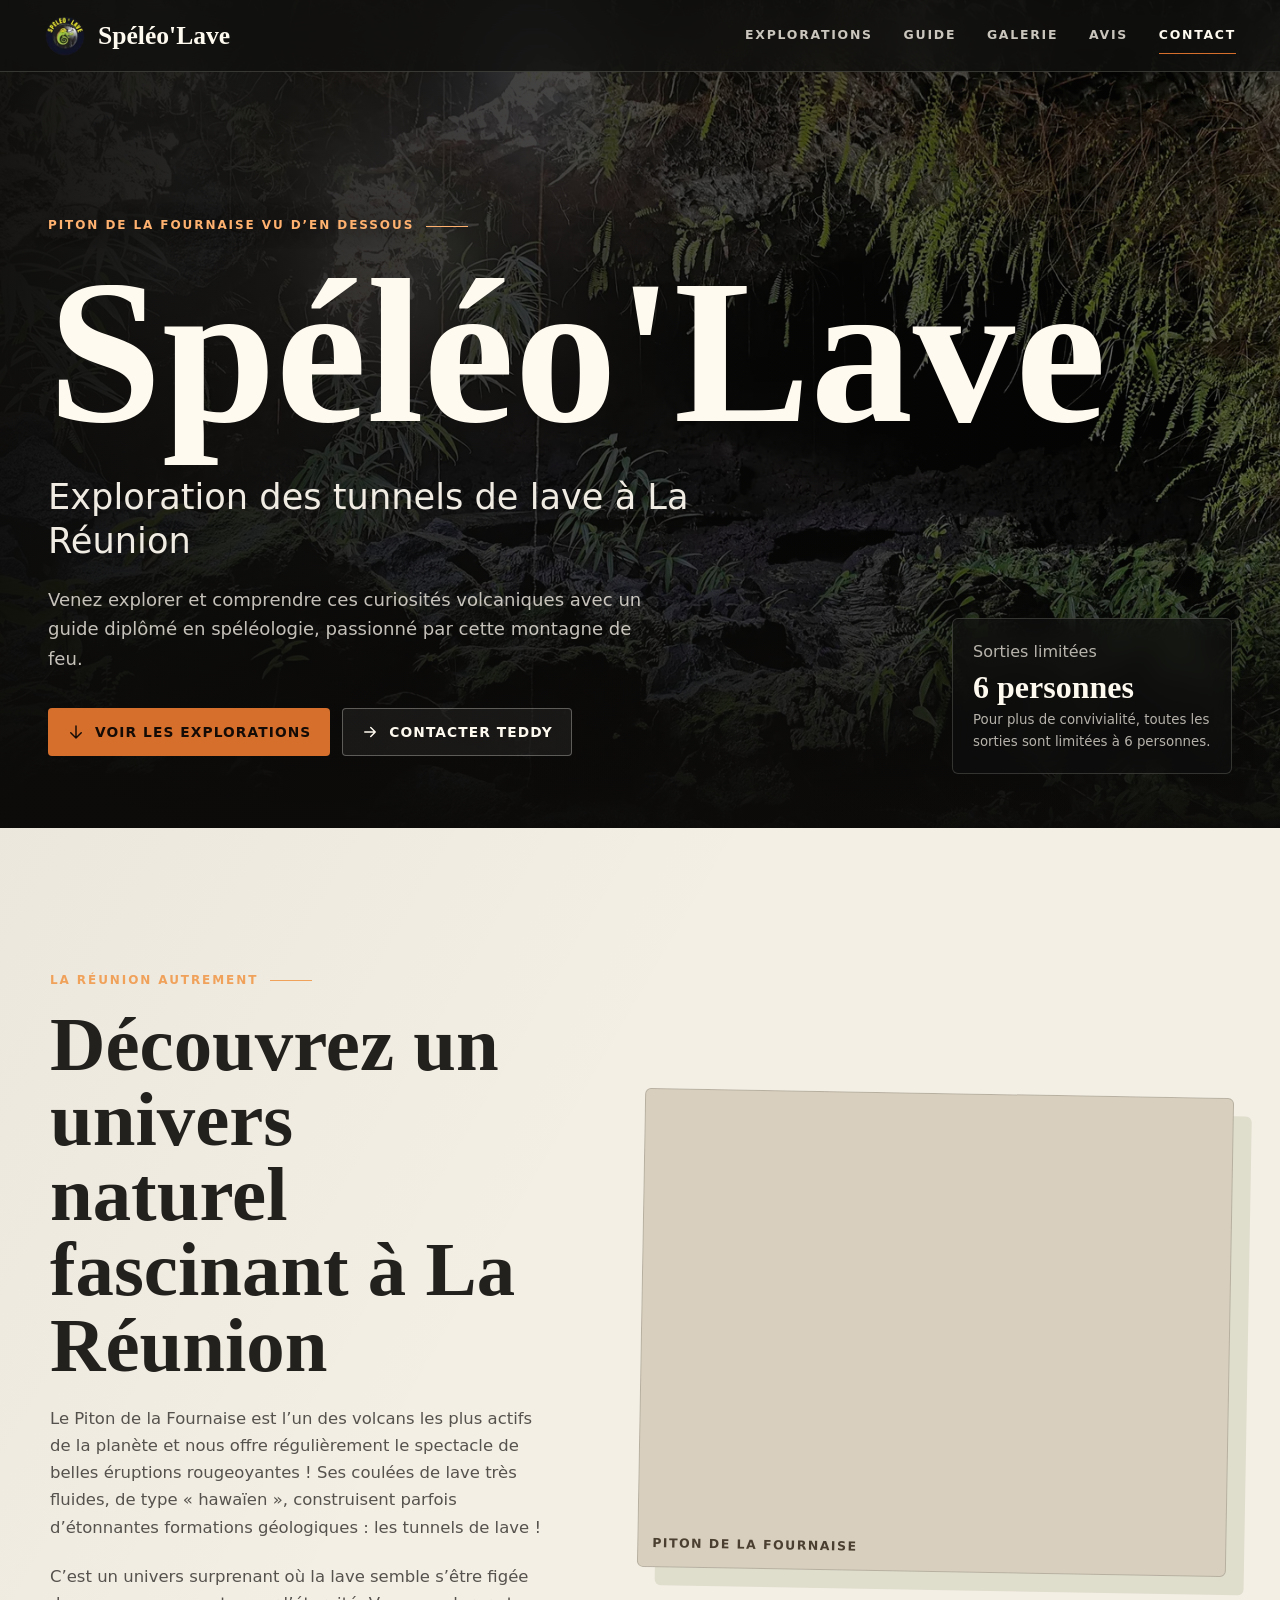
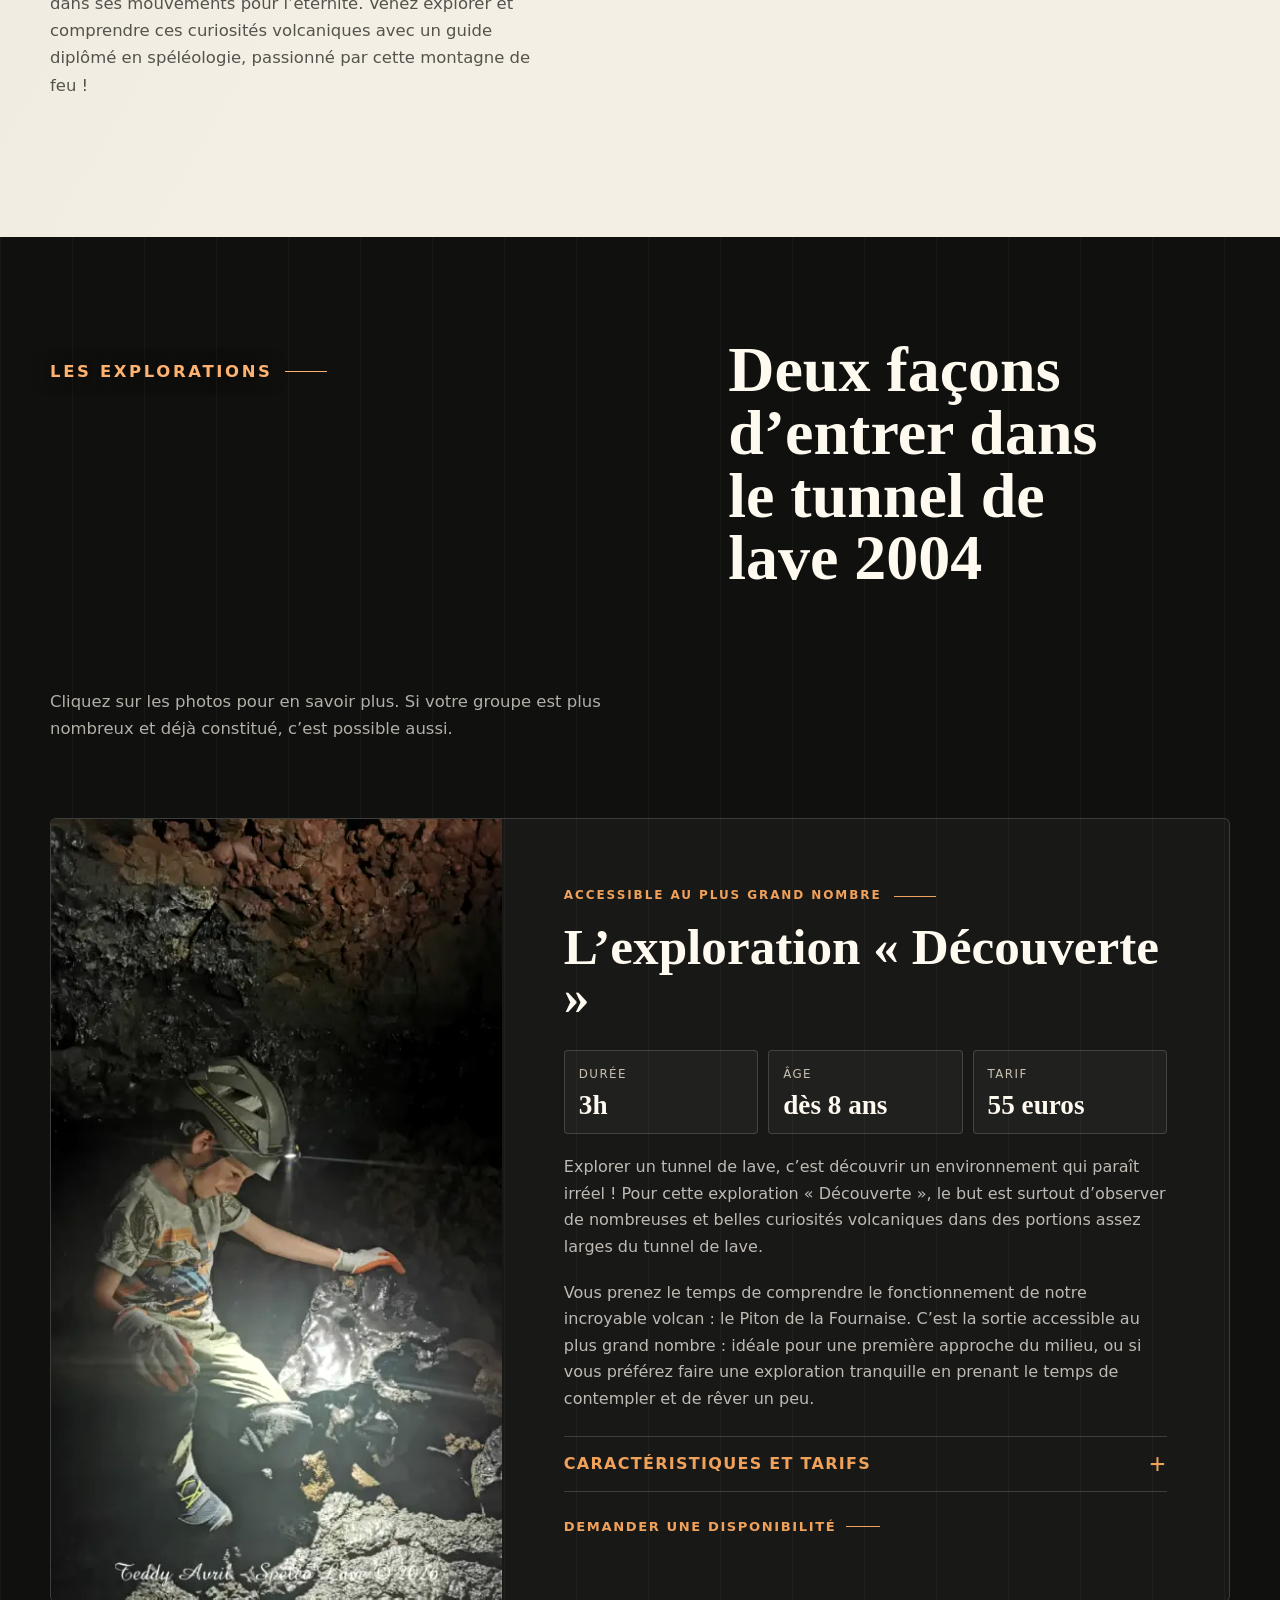
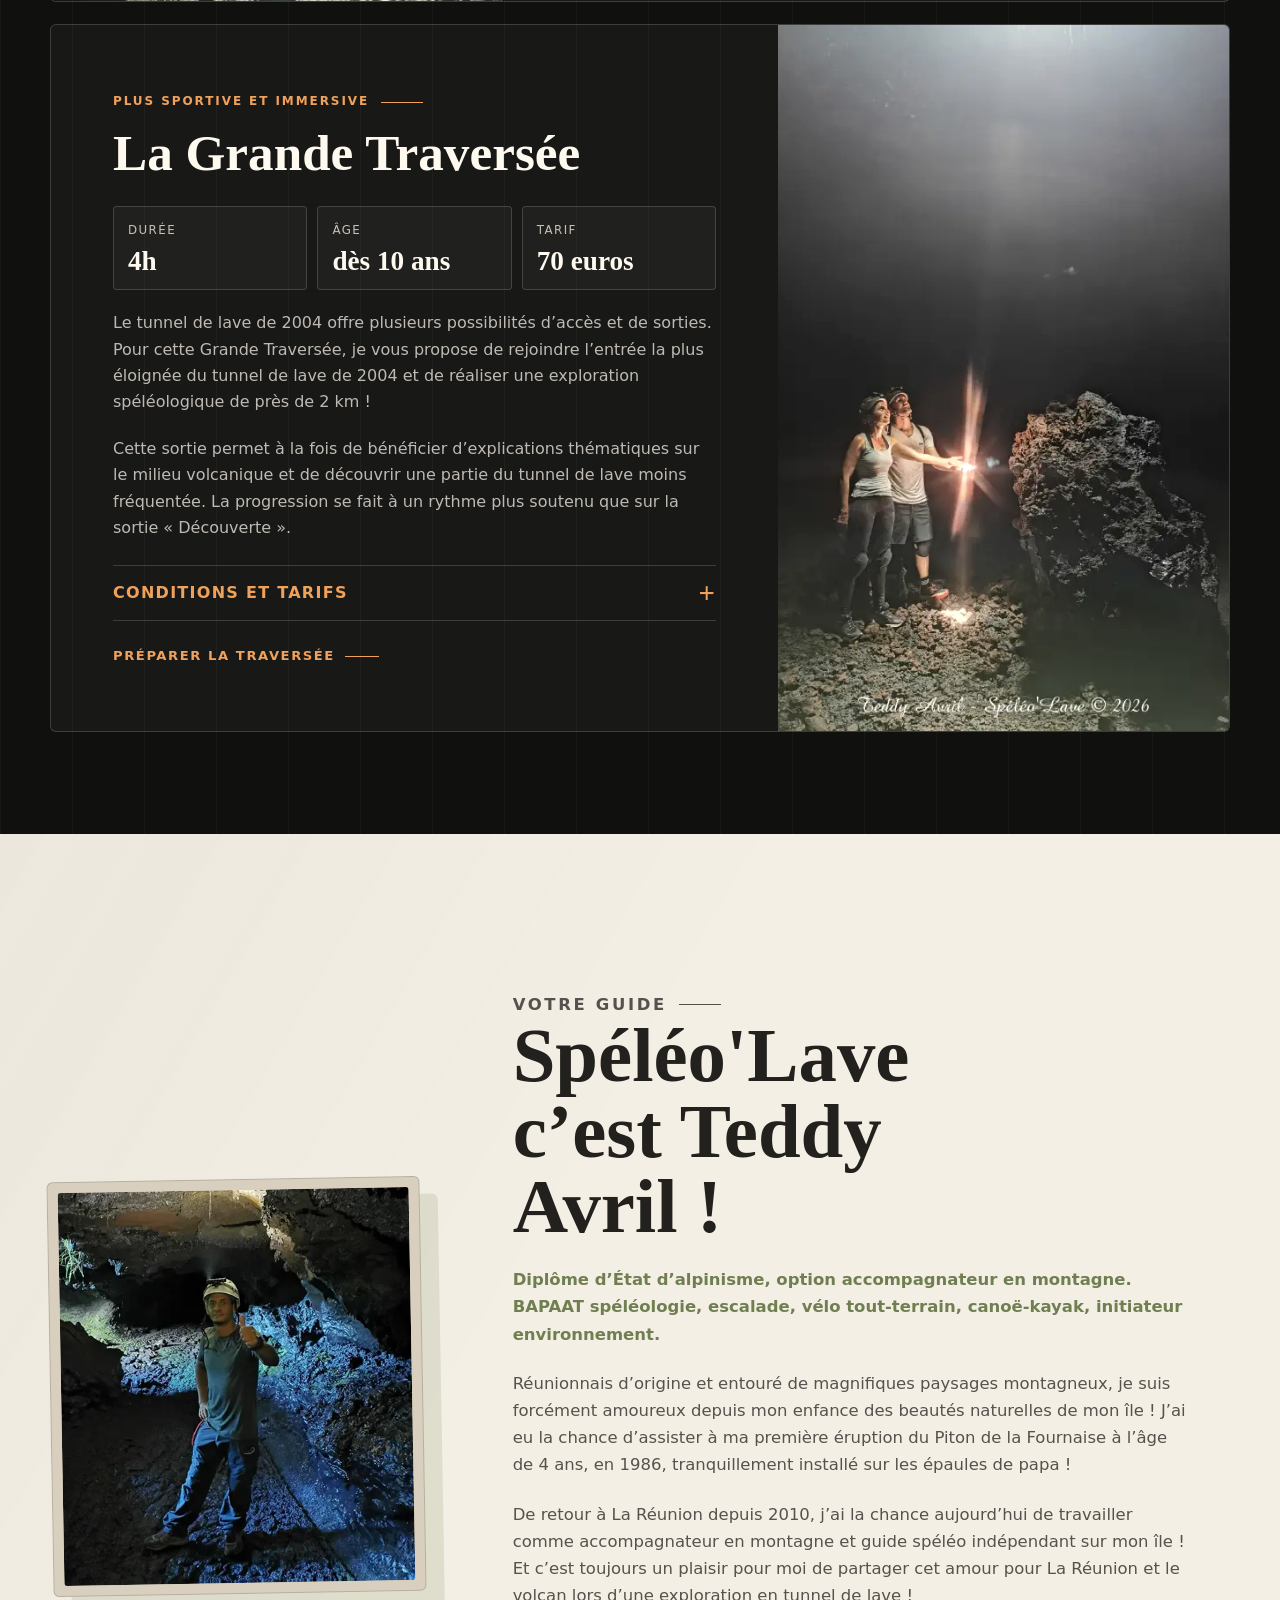
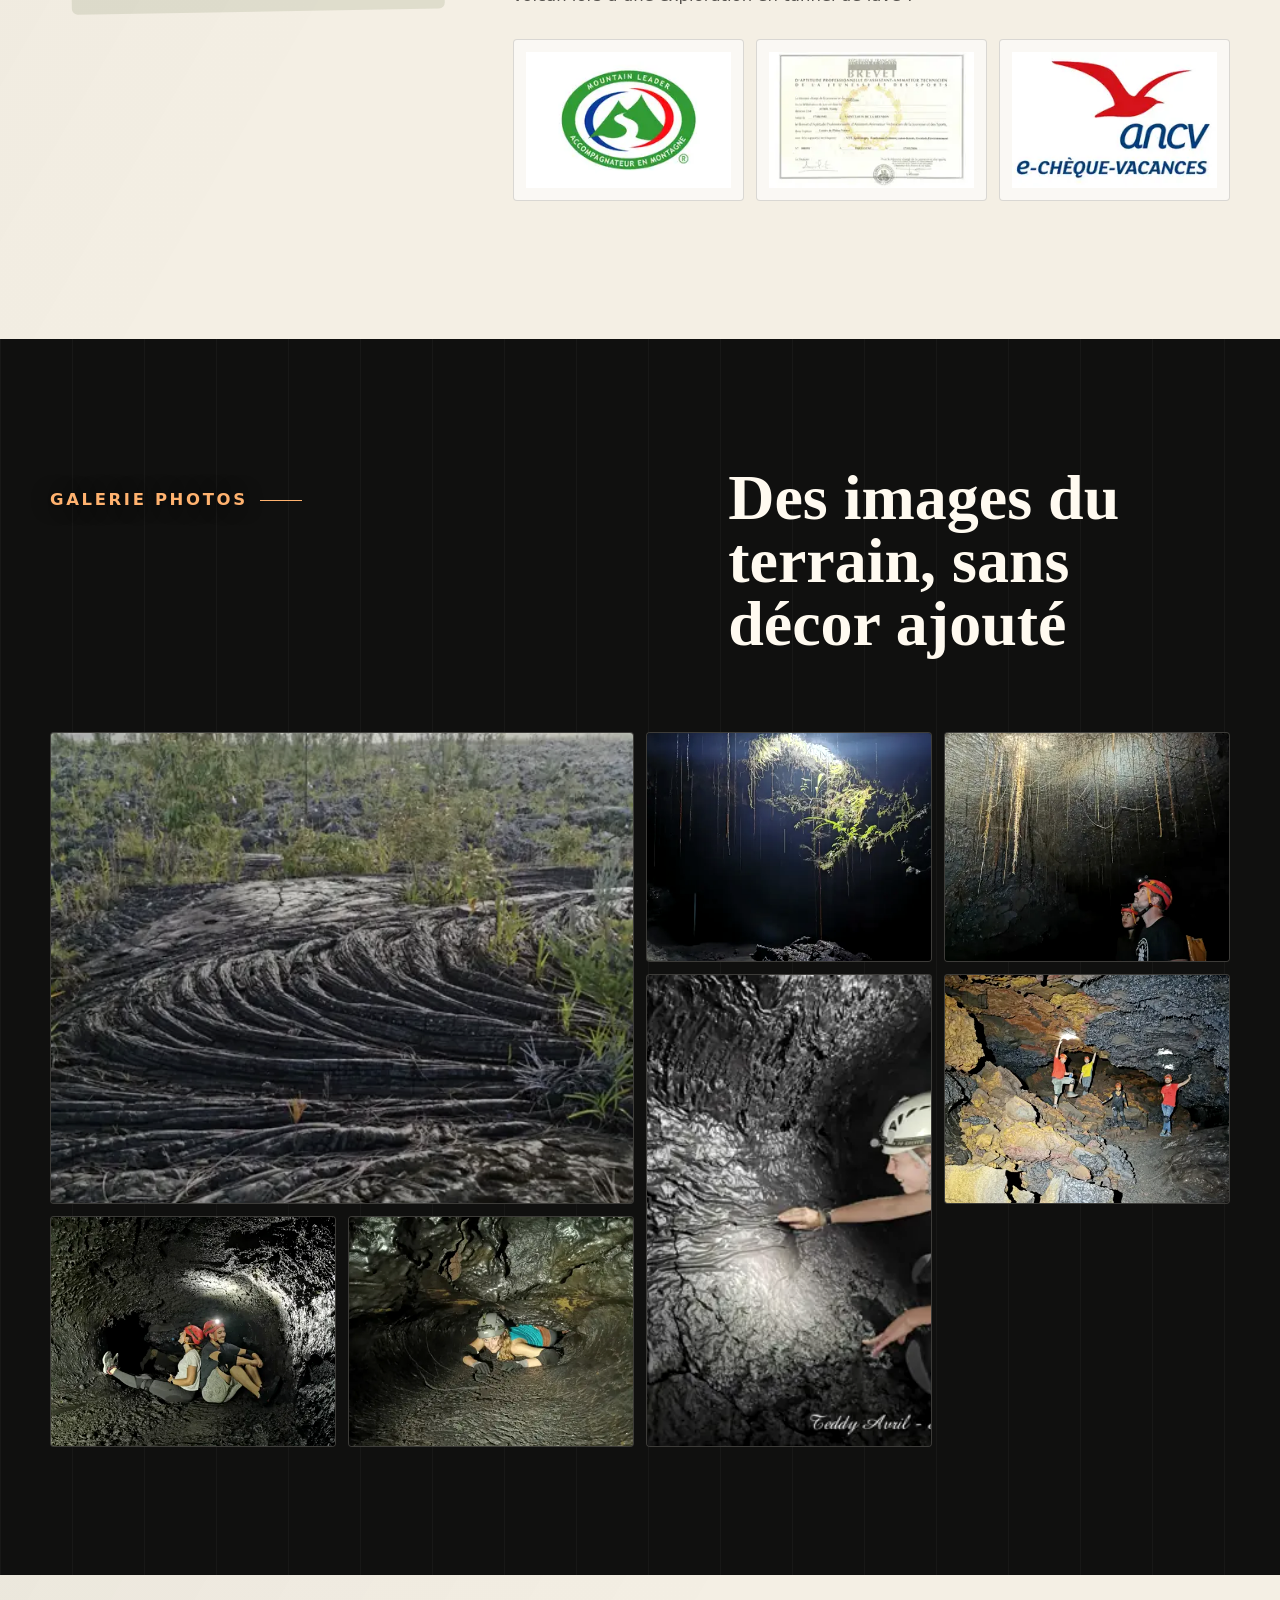
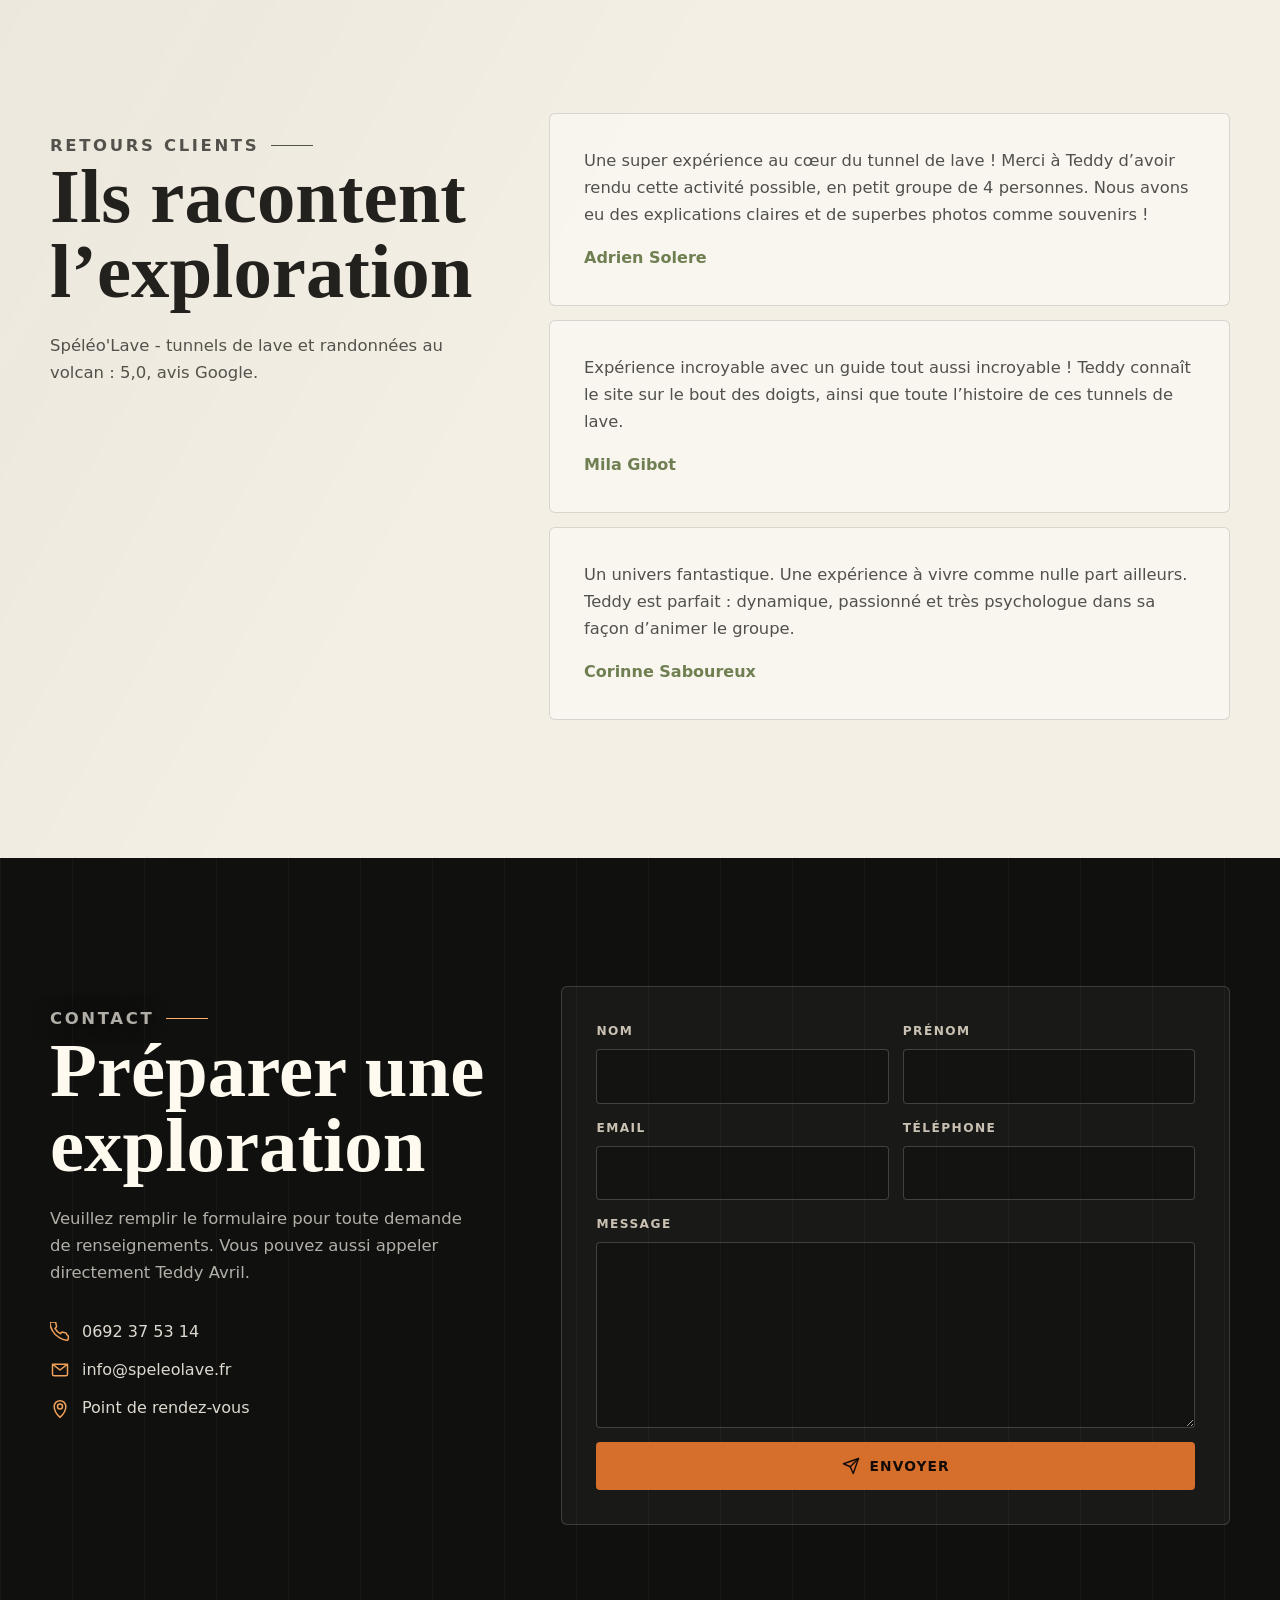
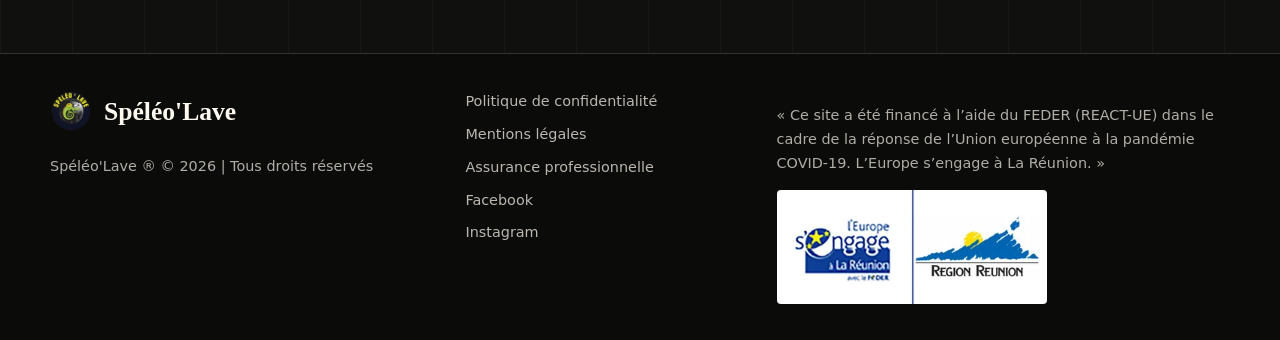
==== commit a195a90a: "Fix: modify all score for lighthouse" ====
--- a/index.html
+++ b/index.html
@@ -4,21 +4,90 @@
     <meta charset="utf-8">
     <meta name="viewport" content="width=device-width, initial-scale=1">
     <title>Spéléo'Lave | Exploration des tunnels de lave à La Réunion</title>
-    <meta name="description" content="Spéléo'Lave accompagne les explorations des tunnels de lave du Piton de la Fournaise à La Réunion, en petits groupes avec Teddy Avril.">
+    <meta name="description" content="Explorez les tunnels de lave du Piton de la Fournaise à La Réunion avec Teddy Avril, guide diplômé en spéléologie. Sorties en petits groupes, Découverte ou Grande Traversée.">
+    <meta name="robots" content="index, follow">
+    <meta name="theme-color" content="#10100f">
+    <link rel="canonical" href="https://speleolave.fr/">
+
+    <meta property="og:site_name" content="Spéléo'Lave">
     <meta property="og:title" content="Spéléo'Lave | Exploration des tunnels de lave à La Réunion">
     <meta property="og:description" content="Explorez les tunnels de lave à La Réunion avec un guide diplômé en spéléologie et accompagnateur en montagne.">
-    <meta property="og:image" content="assets/tunnel-2004-hero.webp">
+    <meta property="og:image" content="https://speleolave.fr/assets/tunnel-2004-hero.webp">
+    <meta property="og:image:width" content="1920">
+    <meta property="og:image:height" content="1440">
+    <meta property="og:image:alt" content="Tunnel de lave du Piton de la Fournaise à La Réunion">
     <meta property="og:type" content="website">
+    <meta property="og:url" content="https://speleolave.fr/">
+    <meta property="og:locale" content="fr_RE">
+    <meta name="twitter:card" content="summary_large_image">
+    <meta name="twitter:title" content="Spéléo'Lave | Exploration des tunnels de lave à La Réunion">
+    <meta name="twitter:description" content="Sorties guidées dans les tunnels de lave du Piton de la Fournaise, en petits groupes avec Teddy Avril.">
+    <meta name="twitter:image" content="https://speleolave.fr/assets/tunnel-2004-hero.webp">
+
     <link rel="icon" href="assets/speleolave-logo.png">
-    <link rel="preconnect" href="https://fonts.googleapis.com">
-    <link rel="preconnect" href="https://fonts.gstatic.com" crossorigin>
-    <link href="https://fonts.googleapis.com/css2?family=Fraunces:opsz,wght@9..144,500;9..144,650;9..144,700&family=IBM+Plex+Sans:wght@400;500;600;700&display=swap" rel="stylesheet">
+    <link rel="preload" href="assets/tunnel-2004-hero-1440.webp" as="image" imagesrcset="assets/tunnel-2004-hero-720.webp 720w, assets/tunnel-2004-hero-1440.webp 1440w, assets/tunnel-2004-hero.webp 1920w" imagesizes="100vw" fetchpriority="high">
     <link rel="stylesheet" href="styles.css">
+    <script type="application/ld+json">
+      {
+        "@context": "https://schema.org",
+        "@type": "LocalBusiness",
+        "@id": "https://speleolave.fr/#business",
+        "name": "Spéléo'Lave",
+        "url": "https://speleolave.fr/",
+        "logo": "https://speleolave.fr/assets/speleolave-logo.png",
+        "image": "https://speleolave.fr/assets/tunnel-2004-hero.webp",
+        "description": "Explorations guidées des tunnels de lave du Piton de la Fournaise à La Réunion, en petits groupes.",
+        "telephone": "+262692375314",
+        "email": "info@speleolave.fr",
+        "priceRange": "35 € - 70 €",
+        "address": {
+          "@type": "PostalAddress",
+          "addressRegion": "La Réunion",
+          "addressCountry": "RE"
+        },
+        "areaServed": {
+          "@type": "AdministrativeArea",
+          "name": "La Réunion"
+        },
+        "founder": {
+          "@type": "Person",
+          "name": "Teddy Avril"
+        },
+        "sameAs": [
+          "https://www.facebook.com/speleolave",
+          "https://www.instagram.com/speleolave/?hl=fr"
+        ],
+        "makesOffer": [
+          {
+            "@type": "Offer",
+            "name": "Exploration Découverte",
+            "price": "55",
+            "priceCurrency": "EUR",
+            "itemOffered": {
+              "@type": "Service",
+              "name": "Exploration Découverte du tunnel de lave 2004",
+              "description": "Sortie familiale de 3 heures, accessible à partir de 8 ans."
+            }
+          },
+          {
+            "@type": "Offer",
+            "name": "La Grande Traversée",
+            "price": "70",
+            "priceCurrency": "EUR",
+            "itemOffered": {
+              "@type": "Service",
+              "name": "Grande Traversée du tunnel de lave 2004",
+              "description": "Exploration sportive de 4 heures dans une partie moins fréquentée du tunnel de lave 2004."
+            }
+          }
+        ]
+      }
+    </script>
   </head>
   <body>
     <header class="site-header" data-header>
       <a class="brand" href="#accueil" aria-label="Accueil Spéléo'Lave">
-        <img src="assets/speleolave-logo.png" alt="" width="42" height="42">
+        <img src="assets/speleolave-logo-96.webp" alt="" width="42" height="42">
         <span>Spéléo'Lave</span>
       </a>
       <button class="menu-toggle" type="button" aria-expanded="false" aria-controls="site-nav">
@@ -38,250 +107,250 @@
 
     <main id="accueil">
       <section class="hero section-dark" aria-labelledby="hero-title">
-        <div class="hero-media" aria-hidden="true">
-          <img src="assets/tunnel-2004-hero.webp" alt="">
-        </div>
-        <div class="hero-content reveal">
-          <p class="section-code">Piton de la Fournaise vu d’en dessous</p>
-          <h1 id="hero-title">Spéléo'Lave</h1>
-          <p class="hero-lead">Exploration des tunnels de lave à La Réunion</p>
-          <p class="hero-copy">Venez explorer et comprendre ces curiosités volcaniques avec un guide diplômé en spéléologie, passionné par cette montagne de feu.</p>
-          <div class="hero-actions">
-            <a class="button button-primary" href="#explorations">
-              <svg aria-hidden="true" viewBox="0 0 24 24"><path d="M12 4v16m0 0 7-7m-7 7-7-7"/></svg>
-              Voir les explorations
-            </a>
-            <a class="button button-secondary" href="#contact">
-              <svg aria-hidden="true" viewBox="0 0 24 24"><path d="M5 12h14M13 6l6 6-6 6"/></svg>
-              Contacter Teddy
-            </a>
-          </div>
-        </div>
-        <aside class="hero-note reveal" aria-label="Informations clés">
-          <span>Sorties limitées</span>
-          <strong>6 personnes</strong>
-          <small>Pour plus de convivialité, toutes les sorties sont limitées à 6 personnes.</small>
-        </aside>
-      </section>
-
-      <section class="intro section-paper" aria-labelledby="intro-title">
-        <div class="container split-grid">
-          <div class="intro-copy reveal">
-            <p class="section-code">La Réunion autrement</p>
-            <h2 id="intro-title">Découvrez un univers naturel fascinant à La Réunion</h2>
-            <p>Le Piton de la Fournaise est l’un des volcans les plus actifs de la planète et nous offre régulièrement le spectacle de belles éruptions rougeoyantes ! Ses coulées de lave très fluides, de type « hawaïen », construisent parfois d’étonnantes formations géologiques : les tunnels de lave !</p>
-            <p>C’est un univers surprenant où la lave semble s’être figée dans ses mouvements pour l’éternité. Venez explorer et comprendre ces curiosités volcaniques avec un guide diplômé en spéléologie, passionné par cette montagne de feu !</p>
-          </div>
-          <figure class="field-photo reveal">
-            <img src="assets/volcan-fournaise.webp" alt="Piton de la Fournaise sous les nuages à La Réunion">
-            <figcaption>Piton de la Fournaise</figcaption>
-          </figure>
-        </div>
-      </section>
-
-      <section class="explorations section-dark" id="explorations" aria-labelledby="explorations-title">
-        <div class="container">
-          <div class="section-heading reveal">
-            <p class="section-code">Les explorations</p>
-            <h2 id="explorations-title">Deux façons d’entrer dans le tunnel de lave 2004</h2>
-            <p>Cliquez sur les photos pour en savoir plus. Si votre groupe est plus nombreux et déjà constitué, c’est possible aussi.</p>
-          </div>
-
-          <div class="offer-grid">
-            <article class="offer-card reveal">
-              <a class="offer-image" href="#contact" aria-label="Contacter Spéléo'Lave pour l’exploration « Découverte »">
-                <img src="assets/exploration-decouverte.webp" alt="Exploration « Découverte » dans un tunnel de lave">
-              </a>
-              <div class="offer-body">
-                <div class="offer-kicker">Accessible au plus grand nombre</div>
-                <h3>L’exploration « Découverte »</h3>
-                <ul class="facts" aria-label="Caractéristiques de l’exploration Découverte">
-                  <li><span>Durée</span><strong>3h</strong></li>
-                  <li><span>Âge</span><strong>dès 8 ans</strong></li>
-                  <li><span>Tarif</span><strong>55 euros</strong></li>
-                </ul>
-                <p>Explorer un tunnel de lave, c’est découvrir un environnement qui paraît irréel ! Pour cette exploration « Découverte », le but est surtout d’observer de nombreuses et belles curiosités volcaniques dans des portions assez larges du tunnel de lave.</p>
-                <p>Vous prenez le temps de comprendre le fonctionnement de notre incroyable volcan : le Piton de la Fournaise. C’est la sortie accessible au plus grand nombre : idéale pour une première approche du milieu, ou si vous préférez faire une exploration tranquille en prenant le temps de contempler et de rêver un peu.</p>
-                <details>
-                  <summary>Caractéristiques et tarifs</summary>
-                  <div class="details-body">
-                    <p>Sortie familiale, enfants à partir de 8 ans.</p>
-                    <p>Il faut juste pouvoir se déplacer un peu accroupi et marcher un peu à quatre pattes, avec de bonnes genouillères, sur quelques mètres. Les genouillères sont fournies lors de la prestation.</p>
-                    <p>55 euros par personne. Enfant de moins de 14 ans : 35 euros.</p>
-                    <p>Il est également possible de privatiser l’encadrement si vous souhaitez avoir le guide rien que pour vous !</p>
-                  </div>
-                </details>
-                <a class="text-link" href="#contact">Demander une disponibilité</a>
-              </div>
-            </article>
-
-            <article class="offer-card offer-card-alt reveal">
-              <a class="offer-image" href="#contact" aria-label="Contacter Spéléo'Lave pour La Grande Traversée">
-                <img src="assets/grande-traversee.webp" alt="La Grande Traversée dans un tunnel de lave">
-              </a>
-              <div class="offer-body">
-                <div class="offer-kicker">Plus sportive et immersive</div>
-                <h3>La Grande Traversée</h3>
-                <ul class="facts" aria-label="Caractéristiques de la Grande Traversée">
-                  <li><span>Durée</span><strong>4h</strong></li>
-                  <li><span>Âge</span><strong>dès 10 ans</strong></li>
-                  <li><span>Tarif</span><strong>70 euros</strong></li>
-                </ul>
-                <p>Le tunnel de lave de 2004 offre plusieurs possibilités d’accès et de sorties. Pour cette Grande Traversée, je vous propose de rejoindre l’entrée la plus éloignée du tunnel de lave de 2004 et de réaliser une exploration spéléologique de près de 2 km !</p>
-                <p>Cette sortie permet à la fois de bénéficier d’explications thématiques sur le milieu volcanique et de découvrir une partie du tunnel de lave moins fréquentée. La progression se fait à un rythme plus soutenu que sur la sortie « Découverte ».</p>
-                <details>
-                  <summary>Conditions et tarifs</summary>
-                  <div class="details-body">
-                    <p>Rythme de progression soutenu dans des parties du tunnel de lave souvent « bas de plafond ».</p>
-                    <p>Être capable de se déplacer facilement près du sol : marche « en canard » ou « en crabe ». Ne pas être sujet à la claustrophobie et avoir une bonne condition physique.</p>
-                    <p>70 euros par personne. Enfant de moins de 14 ans : 50 euros.</p>
-                    <p>En cas de doute sur d’éventuels problèmes de santé, pensez à me le signaler au moment de la réservation.</p>
-                  </div>
-                </details>
-                <a class="text-link" href="#contact">Préparer la traversée</a>
-              </div>
-            </article>
-          </div>
-        </div>
-      </section>
-
-      <section class="guide section-paper" id="guide" aria-labelledby="guide-title">
-        <div class="container guide-grid">
-          <figure class="portrait-frame reveal">
-            <img src="assets/teddy-avril.webp" alt="Teddy Avril, guide Spéléo'Lave">
-          </figure>
-          <div class="guide-copy reveal">
-            <p class="section-code">Votre guide</p>
-            <h2 id="guide-title">Spéléo'Lave c’est Teddy Avril !</h2>
-            <p class="guide-credential">Diplôme d’État d’alpinisme, option accompagnateur en montagne. BAPAAT spéléologie, escalade, vélo tout-terrain, canoë-kayak, initiateur environnement.</p>
-            <p>Réunionnais d’origine et entouré de magnifiques paysages montagneux, je suis forcément amoureux depuis mon enfance des beautés naturelles de mon île ! J’ai eu la chance d’assister à ma première éruption du Piton de la Fournaise à l’âge de 4 ans, en 1986, tranquillement installé sur les épaules de papa !</p>
-            <p>De retour à La Réunion depuis 2010, j’ai la chance aujourd’hui de travailler comme accompagnateur en montagne et guide spéléo indépendant sur mon île ! Et c’est toujours un plaisir pour moi de partager cet amour pour La Réunion et le volcan lors d’une exploration en tunnel de lave !</p>
-            <div class="trust-strip" aria-label="Justificatifs et moyens de paiement">
-              <img src="assets/snam.webp" alt="Syndicat National des Accompagnateurs en Montagne">
-              <img src="assets/diplome-bapaat.webp" alt="Diplôme BAPAAT">
-              <img src="assets/cheques-vacances.webp" alt="Chèques Vacances acceptés">
+  <div class="hero-media" aria-hidden="true">
+    <img src="assets/tunnel-2004-hero-1440.webp" srcset="assets/tunnel-2004-hero-720.webp 720w, assets/tunnel-2004-hero-1440.webp 1440w, assets/tunnel-2004-hero.webp 1920w" sizes="100vw" alt="" width="1440" height="1080" loading="eager" fetchpriority="high" decoding="async">
+  </div>
+  <div class="hero-content reveal">
+    <p class="section-code">Piton de la Fournaise vu d’en dessous</p>
+    <h1 id="hero-title">Spéléo'Lave</h1>
+    <p class="hero-lead">Exploration des tunnels de lave à La Réunion</p>
+    <p class="hero-copy">Venez explorer et comprendre ces curiosités volcaniques avec un guide diplômé en spéléologie, passionné par cette montagne de feu.</p>
+    <div class="hero-actions">
+      <a class="button button-primary" href="#explorations">
+        <svg aria-hidden="true" viewBox="0 0 24 24"><path d="M12 4v16m0 0 7-7m-7 7-7-7"/></svg>
+        Voir les explorations
+      </a>
+      <a class="button button-secondary" href="#contact">
+        <svg aria-hidden="true" viewBox="0 0 24 24"><path d="M5 12h14M13 6l6 6-6 6"/></svg>
+        Contacter Teddy
+      </a>
+    </div>
+  </div>
+  <aside class="hero-note reveal" aria-label="Informations clés">
+    <span>Sorties limitées</span>
+    <strong>6 personnes</strong>
+    <small>Pour plus de convivialité, toutes les sorties sont limitées à 6 personnes.</small>
+  </aside>
+</section>
+
+<section class="intro section-paper" aria-labelledby="intro-title">
+  <div class="container split-grid">
+    <div class="intro-copy reveal">
+      <p class="section-code">La Réunion autrement</p>
+      <h2 id="intro-title">Découvrez un univers naturel fascinant à La Réunion</h2>
+      <p>Le Piton de la Fournaise est l’un des volcans les plus actifs de la planète et nous offre régulièrement le spectacle de belles éruptions rougeoyantes ! Ses coulées de lave très fluides, de type « hawaïen », construisent parfois d’étonnantes formations géologiques : les tunnels de lave !</p>
+      <p>C’est un univers surprenant où la lave semble s’être figée dans ses mouvements pour l’éternité. Venez explorer et comprendre ces curiosités volcaniques avec un guide diplômé en spéléologie, passionné par cette montagne de feu !</p>
+    </div>
+    <figure class="field-photo reveal">
+      <img src="assets/volcan-fournaise-960.webp" srcset="assets/volcan-fournaise-640.webp 640w, assets/volcan-fournaise-960.webp 960w, assets/volcan-fournaise.webp 1920w" sizes="(max-width: 980px) calc(100vw - 36px), 52vw" alt="Piton de la Fournaise sous les nuages à La Réunion" width="960" height="720" loading="lazy" decoding="async">
+      <figcaption>Piton de la Fournaise</figcaption>
+    </figure>
+  </div>
+</section>
+
+<section class="explorations section-dark" id="explorations" aria-labelledby="explorations-title">
+  <div class="container">
+    <div class="section-heading reveal">
+      <p class="section-code">Les explorations</p>
+      <h2 id="explorations-title">Deux façons d’entrer dans le tunnel de lave 2004</h2>
+      <p>Cliquez sur les photos pour en savoir plus. Si votre groupe est plus nombreux et déjà constitué, c’est possible aussi.</p>
+    </div>
+
+    <div class="offer-grid">
+      <article class="offer-card reveal">
+        <a class="offer-image" href="#contact" aria-label="Contacter Spéléo'Lave pour l’exploration « Découverte »">
+          <img src="assets/exploration-decouverte.webp" alt="Exploration « Découverte » dans un tunnel de lave" width="600" height="800" loading="lazy" decoding="async">
+        </a>
+        <div class="offer-body">
+          <div class="offer-kicker">Accessible au plus grand nombre</div>
+          <h3>L’exploration « Découverte »</h3>
+          <ul class="facts" aria-label="Caractéristiques de l’exploration Découverte">
+            <li><span>Durée</span><strong>3h</strong></li>
+            <li><span>Âge</span><strong>dès 8 ans</strong></li>
+            <li><span>Tarif</span><strong>55 euros</strong></li>
+          </ul>
+          <p>Explorer un tunnel de lave, c’est découvrir un environnement qui paraît irréel ! Pour cette exploration « Découverte », le but est surtout d’observer de nombreuses et belles curiosités volcaniques dans des portions assez larges du tunnel de lave.</p>
+          <p>Vous prenez le temps de comprendre le fonctionnement de notre incroyable volcan : le Piton de la Fournaise. C’est la sortie accessible au plus grand nombre : idéale pour une première approche du milieu, ou si vous préférez faire une exploration tranquille en prenant le temps de contempler et de rêver un peu.</p>
+          <details>
+            <summary>Caractéristiques et tarifs</summary>
+            <div class="details-body">
+              <p>Sortie familiale, enfants à partir de 8 ans.</p>
+              <p>Il faut juste pouvoir se déplacer un peu accroupi et marcher un peu à quatre pattes, avec de bonnes genouillères, sur quelques mètres. Les genouillères sont fournies lors de la prestation.</p>
+              <p>55 euros par personne. Enfant de moins de 14 ans : 35 euros.</p>
+              <p>Il est également possible de privatiser l’encadrement si vous souhaitez avoir le guide rien que pour vous !</p>
             </div>
-          </div>
-        </div>
-      </section>
-
-      <section class="gallery section-dark" id="galerie" aria-labelledby="galerie-title">
-        <div class="container">
-          <div class="section-heading reveal">
-            <p class="section-code">Galerie photos</p>
-            <h2 id="galerie-title">Des images du terrain, sans décor ajouté</h2>
-          </div>
-          <div class="gallery-grid">
-            <button class="gallery-item large reveal" type="button" data-lightbox="assets/gallery-2.webp">
-              <img src="assets/gallery-2.webp" alt="Galerie tunnel de lave, lumière au fond du tunnel">
-            </button>
-            <button class="gallery-item reveal" type="button" data-lightbox="assets/gallery-1.webp">
-              <img src="assets/gallery-1.webp" alt="Galerie tunnel de lave, roche basaltique">
-            </button>
-            <button class="gallery-item reveal" type="button" data-lightbox="assets/gallery-3.webp">
-              <img src="assets/gallery-3.webp" alt="Galerie tunnel de lave, reliefs sombres">
-            </button>
-            <button class="gallery-item tall reveal" type="button" data-lightbox="assets/basalte-detail.webp">
-              <img src="assets/basalte-detail.webp" alt="Détail du tunnel de lave">
-            </button>
-            <button class="gallery-item reveal" type="button" data-lightbox="assets/gallery-4.webp">
-              <img src="assets/gallery-4.webp" alt="Galerie tunnel de lave, paroi volcanique">
-            </button>
-            <button class="gallery-item reveal" type="button" data-lightbox="assets/gallery-6.webp">
-              <img src="assets/gallery-6.webp" alt="Galerie tunnel de lave, coulée figée">
-            </button>
-            <button class="gallery-item reveal" type="button" data-lightbox="assets/gallery-8.webp">
-              <img src="assets/gallery-8.webp" alt="Galerie tunnel de lave, texture minérale">
-            </button>
-          </div>
-        </div>
-      </section>
-
-      <section class="reviews section-paper" id="avis" aria-labelledby="avis-title">
-        <div class="container review-layout">
-          <div class="review-intro reveal">
-            <p class="section-code">Retours clients</p>
-            <h2 id="avis-title">Ils racontent l’exploration</h2>
-            <p>Spéléo'Lave - tunnels de lave et randonnées au volcan : 5,0, avis Google.</p>
-          </div>
-          <div class="review-list">
-            <blockquote class="review-card reveal">
-              <p>Une super expérience au cœur du tunnel de lave ! Merci à Teddy d’avoir rendu cette activité possible, en petit groupe de 4 personnes. Nous avons eu des explications claires et de superbes photos comme souvenirs !</p>
-              <cite>Adrien Solere</cite>
-            </blockquote>
-            <blockquote class="review-card reveal">
-              <p>Expérience incroyable avec un guide tout aussi incroyable ! Teddy connaît le site sur le bout des doigts, ainsi que toute l’histoire de ces tunnels de lave.</p>
-              <cite>Mila Gibot</cite>
-            </blockquote>
-            <blockquote class="review-card reveal">
-              <p>Un univers fantastique. Une expérience à vivre comme nulle part ailleurs. Teddy est parfait : dynamique, passionné et très psychologue dans sa façon d’animer le groupe.</p>
-              <cite>Corinne Saboureux</cite>
-            </blockquote>
-          </div>
-        </div>
-      </section>
-
-      <section class="contact section-dark" id="contact" aria-labelledby="contact-title">
-        <div class="container contact-grid">
-          <div class="contact-copy reveal">
-            <p class="section-code">Contact</p>
-            <h2 id="contact-title">Préparer une exploration</h2>
-            <p>Veuillez remplir le formulaire pour toute demande de renseignements. Vous pouvez aussi appeler directement Teddy Avril.</p>
-            <address class="contact-list">
-              <a href="tel:+262692375314">
-                <svg aria-hidden="true" viewBox="0 0 24 24"><path d="M22 16.92v3a2 2 0 0 1-2.18 2 19.79 19.79 0 0 1-8.63-3.07A19.5 19.5 0 0 1 3.16 10.8 19.79 19.79 0 0 1 .09 2.18 2 2 0 0 1 2.08 0h3a2 2 0 0 1 2 1.72c.12.89.33 1.76.62 2.6a2 2 0 0 1-.45 2.11L5.97 7.7a16 16 0 0 0 6.33 6.33l1.27-1.27a2 2 0 0 1 2.11-.45c.84.29 1.71.5 2.6.62A2 2 0 0 1 20 14.92z"/></svg>
-                0692 37 53 14
-              </a>
-              <a href="mailto:info@speleolave.fr">
-                <svg aria-hidden="true" viewBox="0 0 24 24"><path d="m3 5 9 7 9-7M5 19h14a2 2 0 0 0 2-2V7a2 2 0 0 0-2-2H5a2 2 0 0 0-2 2v10a2 2 0 0 0 2 2Z"/></svg>
-                info@speleolave.fr
-              </a>
-              <a href="https://www.google.com/maps/search/?api=1&query=Sp%C3%A9l%C3%A9o%27Lave%20Tunnels%20de%20lave%20R%C3%A9union" target="_blank" rel="noreferrer">
-                <svg aria-hidden="true" viewBox="0 0 24 24"><path d="M12 22s7-6.1 7-13A7 7 0 0 0 5 9c0 6.9 7 13 7 13Z"/><path d="M12 12a3 3 0 1 0 0-6 3 3 0 0 0 0 6Z"/></svg>
-                Point de rendez-vous
-              </a>
-            </address>
-          </div>
-
-          <form class="contact-form reveal" action="mailto:info@speleolave.fr" method="post" enctype="text/plain">
-            <div class="form-row">
-              <label>
-                <span>Nom</span>
-                <input type="text" name="nom" autocomplete="family-name" required>
-              </label>
-              <label>
-                <span>Prénom</span>
-                <input type="text" name="prenom" autocomplete="given-name">
-              </label>
+          </details>
+          <a class="text-link" href="#contact">Demander une disponibilité</a>
+        </div>
+      </article>
+
+      <article class="offer-card offer-card-alt reveal">
+        <a class="offer-image" href="#contact" aria-label="Contacter Spéléo'Lave pour La Grande Traversée">
+          <img src="assets/grande-traversee.webp" alt="La Grande Traversée dans un tunnel de lave" width="600" height="800" loading="lazy" decoding="async">
+        </a>
+        <div class="offer-body">
+          <div class="offer-kicker">Plus sportive et immersive</div>
+          <h3>La Grande Traversée</h3>
+          <ul class="facts" aria-label="Caractéristiques de la Grande Traversée">
+            <li><span>Durée</span><strong>4h</strong></li>
+            <li><span>Âge</span><strong>dès 10 ans</strong></li>
+            <li><span>Tarif</span><strong>70 euros</strong></li>
+          </ul>
+          <p>Le tunnel de lave de 2004 offre plusieurs possibilités d’accès et de sorties. Pour cette Grande Traversée, je vous propose de rejoindre l’entrée la plus éloignée du tunnel de lave de 2004 et de réaliser une exploration spéléologique de près de 2 km !</p>
+          <p>Cette sortie permet à la fois de bénéficier d’explications thématiques sur le milieu volcanique et de découvrir une partie du tunnel de lave moins fréquentée. La progression se fait à un rythme plus soutenu que sur la sortie « Découverte ».</p>
+          <details>
+            <summary>Conditions et tarifs</summary>
+            <div class="details-body">
+              <p>Rythme de progression soutenu dans des parties du tunnel de lave souvent « bas de plafond ».</p>
+              <p>Être capable de se déplacer facilement près du sol : marche « en canard » ou « en crabe ». Ne pas être sujet à la claustrophobie et avoir une bonne condition physique.</p>
+              <p>70 euros par personne. Enfant de moins de 14 ans : 50 euros.</p>
+              <p>En cas de doute sur d’éventuels problèmes de santé, pensez à me le signaler au moment de la réservation.</p>
             </div>
-            <div class="form-row">
-              <label>
-                <span>Email</span>
-                <input type="email" name="email" autocomplete="email" required>
-              </label>
-              <label>
-                <span>Téléphone</span>
-                <input type="tel" name="telephone" autocomplete="tel">
-              </label>
-            </div>
-            <label>
-              <span>Message</span>
-              <textarea name="message" rows="6" required></textarea>
-            </label>
-            <button class="button button-primary" type="submit">
-              <svg aria-hidden="true" viewBox="0 0 24 24"><path d="M22 2 11 13"/><path d="m22 2-7 20-4-9-9-4 20-7Z"/></svg>
-              Envoyer
-            </button>
-          </form>
-        </div>
-      </section>
+          </details>
+          <a class="text-link" href="#contact">Préparer la traversée</a>
+        </div>
+      </article>
+    </div>
+  </div>
+</section>
+
+<section class="guide section-paper" id="guide" aria-labelledby="guide-title">
+  <div class="container guide-grid">
+    <figure class="portrait-frame reveal">
+      <img src="assets/teddy-avril-480.webp" srcset="assets/teddy-avril-480.webp 480w, assets/teddy-avril.webp 715w" sizes="(max-width: 980px) calc(100vw - 36px), 34vw" alt="Teddy Avril, guide Spéléo'Lave" width="480" height="537" loading="lazy" decoding="async">
+    </figure>
+    <div class="guide-copy reveal">
+      <p class="section-code">Votre guide</p>
+      <h2 id="guide-title">Spéléo'Lave c’est Teddy Avril !</h2>
+      <p class="guide-credential">Diplôme d’État d’alpinisme, option accompagnateur en montagne. BAPAAT spéléologie, escalade, vélo tout-terrain, canoë-kayak, initiateur environnement.</p>
+      <p>Réunionnais d’origine et entouré de magnifiques paysages montagneux, je suis forcément amoureux depuis mon enfance des beautés naturelles de mon île ! J’ai eu la chance d’assister à ma première éruption du Piton de la Fournaise à l’âge de 4 ans, en 1986, tranquillement installé sur les épaules de papa !</p>
+      <p>De retour à La Réunion depuis 2010, j’ai la chance aujourd’hui de travailler comme accompagnateur en montagne et guide spéléo indépendant sur mon île ! Et c’est toujours un plaisir pour moi de partager cet amour pour La Réunion et le volcan lors d’une exploration en tunnel de lave !</p>
+      <div class="trust-strip" aria-label="Justificatifs et moyens de paiement">
+        <img src="assets/snam.webp" alt="Syndicat National des Accompagnateurs en Montagne" width="250" height="166" loading="lazy" decoding="async">
+        <img src="assets/diplome-bapaat.webp" alt="Diplôme BAPAAT" width="250" height="166" loading="lazy" decoding="async">
+        <img src="assets/cheques-vacances.webp" alt="Chèques Vacances acceptés" width="250" height="166" loading="lazy" decoding="async">
+      </div>
+    </div>
+  </div>
+</section>
+
+<section class="gallery section-dark" id="galerie" aria-labelledby="galerie-title">
+  <div class="container">
+    <div class="section-heading reveal">
+      <p class="section-code">Galerie photos</p>
+      <h2 id="galerie-title">Des images du terrain, sans décor ajouté</h2>
+    </div>
+    <div class="gallery-grid">
+      <button class="gallery-item large reveal" type="button" data-lightbox="assets/gallery-2.webp">
+        <img src="assets/gallery-2-thumb-480.webp" srcset="assets/gallery-2-thumb-480.webp 480w, assets/gallery-2.webp 800w" sizes="(max-width: 640px) calc(100vw - 36px), (max-width: 980px) calc((100vw - 48px) / 2), 50vw" alt="Galerie tunnel de lave, lumière au fond du tunnel" width="480" height="480" loading="lazy" decoding="async">
+      </button>
+      <button class="gallery-item reveal" type="button" data-lightbox="assets/gallery-1.webp">
+        <img src="assets/gallery-1-thumb-480.webp" srcset="assets/gallery-1-thumb-480.webp 480w, assets/gallery-1.webp 800w" sizes="(max-width: 640px) calc(100vw - 36px), (max-width: 980px) calc((100vw - 48px) / 2), 25vw" alt="Galerie tunnel de lave, roche basaltique" width="480" height="480" loading="lazy" decoding="async">
+      </button>
+      <button class="gallery-item reveal" type="button" data-lightbox="assets/gallery-3.webp">
+        <img src="assets/gallery-3-thumb-480.webp" srcset="assets/gallery-3-thumb-480.webp 480w, assets/gallery-3.webp 800w" sizes="(max-width: 640px) calc(100vw - 36px), (max-width: 980px) calc((100vw - 48px) / 2), 25vw" alt="Galerie tunnel de lave, reliefs sombres" width="480" height="480" loading="lazy" decoding="async">
+      </button>
+      <button class="gallery-item tall reveal" type="button" data-lightbox="assets/basalte-detail.webp">
+        <img src="assets/basalte-detail-thumb-960.webp" srcset="assets/basalte-detail-thumb-480.webp 480w, assets/basalte-detail-thumb-960.webp 960w, assets/basalte-detail.webp 1920w" sizes="(max-width: 640px) calc(100vw - 36px), (max-width: 980px) calc((100vw - 48px) / 2), 25vw" alt="Détail du tunnel de lave" width="960" height="720" loading="lazy" decoding="async">
+      </button>
+      <button class="gallery-item reveal" type="button" data-lightbox="assets/gallery-4.webp">
+        <img src="assets/gallery-4-thumb-480.webp" srcset="assets/gallery-4-thumb-480.webp 480w, assets/gallery-4.webp 800w" sizes="(max-width: 640px) calc(100vw - 36px), (max-width: 980px) calc((100vw - 48px) / 2), 25vw" alt="Galerie tunnel de lave, paroi volcanique" width="480" height="480" loading="lazy" decoding="async">
+      </button>
+      <button class="gallery-item reveal" type="button" data-lightbox="assets/gallery-6.webp">
+        <img src="assets/gallery-6-thumb-480.webp" srcset="assets/gallery-6-thumb-480.webp 480w, assets/gallery-6.webp 800w" sizes="(max-width: 640px) calc(100vw - 36px), (max-width: 980px) calc((100vw - 48px) / 2), 25vw" alt="Galerie tunnel de lave, coulée figée" width="480" height="480" loading="lazy" decoding="async">
+      </button>
+      <button class="gallery-item reveal" type="button" data-lightbox="assets/gallery-8.webp">
+        <img src="assets/gallery-8-thumb-480.webp" srcset="assets/gallery-8-thumb-480.webp 480w, assets/gallery-8.webp 800w" sizes="(max-width: 640px) calc(100vw - 36px), (max-width: 980px) calc((100vw - 48px) / 2), 25vw" alt="Galerie tunnel de lave, texture minérale" width="480" height="480" loading="lazy" decoding="async">
+      </button>
+    </div>
+  </div>
+</section>
+
+<section class="reviews section-paper" id="avis" aria-labelledby="avis-title">
+  <div class="container review-layout">
+    <div class="review-intro reveal">
+      <p class="section-code">Retours clients</p>
+      <h2 id="avis-title">Ils racontent l’exploration</h2>
+      <p>Spéléo'Lave - tunnels de lave et randonnées au volcan : 5,0, avis Google.</p>
+    </div>
+    <div class="review-list">
+      <blockquote class="review-card reveal">
+        <p>Une super expérience au cœur du tunnel de lave ! Merci à Teddy d’avoir rendu cette activité possible, en petit groupe de 4 personnes. Nous avons eu des explications claires et de superbes photos comme souvenirs !</p>
+        <cite>Adrien Solere</cite>
+      </blockquote>
+      <blockquote class="review-card reveal">
+        <p>Expérience incroyable avec un guide tout aussi incroyable ! Teddy connaît le site sur le bout des doigts, ainsi que toute l’histoire de ces tunnels de lave.</p>
+        <cite>Mila Gibot</cite>
+      </blockquote>
+      <blockquote class="review-card reveal">
+        <p>Un univers fantastique. Une expérience à vivre comme nulle part ailleurs. Teddy est parfait : dynamique, passionné et très psychologue dans sa façon d’animer le groupe.</p>
+        <cite>Corinne Saboureux</cite>
+      </blockquote>
+    </div>
+  </div>
+</section>
+
+<section class="contact section-dark" id="contact" aria-labelledby="contact-title">
+  <div class="container contact-grid">
+    <div class="contact-copy reveal">
+      <p class="section-code">Contact</p>
+      <h2 id="contact-title">Préparer une exploration</h2>
+      <p>Veuillez remplir le formulaire pour toute demande de renseignements. Vous pouvez aussi appeler directement Teddy Avril.</p>
+      <address class="contact-list">
+        <a href="tel:+262692375314">
+          <svg aria-hidden="true" viewBox="0 0 24 24"><path d="M22 16.92v3a2 2 0 0 1-2.18 2 19.79 19.79 0 0 1-8.63-3.07A19.5 19.5 0 0 1 3.16 10.8 19.79 19.79 0 0 1 .09 2.18 2 2 0 0 1 2.08 0h3a2 2 0 0 1 2 1.72c.12.89.33 1.76.62 2.6a2 2 0 0 1-.45 2.11L5.97 7.7a16 16 0 0 0 6.33 6.33l1.27-1.27a2 2 0 0 1 2.11-.45c.84.29 1.71.5 2.6.62A2 2 0 0 1 20 14.92z"/></svg>
+          0692 37 53 14
+        </a>
+        <a href="#contact-form" data-mail-action data-mail-user="info" data-mail-domain="speleolave.fr">
+          <svg aria-hidden="true" viewBox="0 0 24 24"><path d="m3 5 9 7 9-7M5 19h14a2 2 0 0 0 2-2V7a2 2 0 0 0-2-2H5a2 2 0 0 0-2 2v10a2 2 0 0 0 2 2Z"/></svg>
+          info@speleolave.fr
+        </a>
+        <a href="https://www.google.com/maps/search/?api=1&query=Sp%C3%A9l%C3%A9o%27Lave%20Tunnels%20de%20lave%20R%C3%A9union" target="_blank" rel="noreferrer">
+          <svg aria-hidden="true" viewBox="0 0 24 24"><path d="M12 22s7-6.1 7-13A7 7 0 0 0 5 9c0 6.9 7 13 7 13Z"/><path d="M12 12a3 3 0 1 0 0-6 3 3 0 0 0 0 6Z"/></svg>
+          Point de rendez-vous
+        </a>
+      </address>
+    </div>
+
+    <form class="contact-form reveal" id="contact-form" data-mail-form data-mail-user="info" data-mail-domain="speleolave.fr">
+      <div class="form-row">
+        <label>
+          <span>Nom</span>
+          <input type="text" name="nom" autocomplete="family-name" required>
+        </label>
+        <label>
+          <span>Prénom</span>
+          <input type="text" name="prenom" autocomplete="given-name">
+        </label>
+      </div>
+      <div class="form-row">
+        <label>
+          <span>Email</span>
+          <input type="email" name="email" autocomplete="email" required>
+        </label>
+        <label>
+          <span>Téléphone</span>
+          <input type="tel" name="telephone" autocomplete="tel">
+        </label>
+      </div>
+      <label>
+        <span>Message</span>
+        <textarea name="message" rows="6" required></textarea>
+      </label>
+      <button class="button button-primary" type="submit">
+        <svg aria-hidden="true" viewBox="0 0 24 24"><path d="M22 2 11 13"/><path d="m22 2-7 20-4-9-9-4 20-7Z"/></svg>
+        Envoyer
+      </button>
+    </form>
+  </div>
+</section>
     </main>
 
     <footer class="site-footer">
       <div class="container footer-grid">
         <div>
           <a class="footer-brand" href="#accueil">
-            <img src="assets/speleolave-logo.png" alt="" width="46" height="46">
+            <img src="assets/speleolave-logo-96.webp" alt="" width="46" height="46" loading="lazy" decoding="async">
             <span>Spéléo'Lave</span>
           </a>
           <p>Spéléo'Lave ® © 2026 | Tous droits réservés</p>
@@ -295,7 +364,7 @@
         </div>
         <div class="feder">
           <p>« Ce site a été financé à l’aide du FEDER (REACT-UE) dans le cadre de la réponse de l’Union européenne à la pandémie COVID-19. L’Europe s’engage à La Réunion. »</p>
-          <img src="assets/logo-region-europe.jpg" alt="Région Réunion et Europe">
+          <img src="assets/logo-region-europe-360.webp" alt="Région Réunion et Europe" width="360" height="151" loading="lazy" decoding="async">
         </div>
       </div>
     </footer>
@@ -305,6 +374,6 @@
       <img src="" alt="">
     </div>
 
-    <script src="script.js"></script>
+    <script src="script.js" defer></script>
   </body>
 </html>
--- a/styles.css
+++ b/styles.css
@@ -13,8 +13,8 @@
   --line-dark: rgba(255, 250, 240, 0.16);
   --line-paper: rgba(20, 18, 15, 0.14);
   --shadow: 0 22px 60px rgba(0, 0, 0, 0.34);
-  --serif: "Fraunces", Georgia, serif;
-  --sans: "IBM Plex Sans", system-ui, -apple-system, BlinkMacSystemFont, "Segoe UI", sans-serif;
+  --serif: Georgia, "Times New Roman", serif;
+  --sans: system-ui, -apple-system, BlinkMacSystemFont, "Segoe UI", sans-serif;
   --max: 1180px;
   --gutter: clamp(20px, 4vw, 48px);
 }
@@ -163,13 +163,15 @@
 
 .site-nav a:hover,
 .site-nav a:focus-visible,
-.site-nav a.is-active {
+.site-nav a.is-active,
+.site-nav a[aria-current] {
   color: var(--white);
 }
 
 .site-nav a:hover::after,
 .site-nav a:focus-visible::after,
-.site-nav a.is-active::after {
+.site-nav a.is-active::after,
+.site-nav a[aria-current]::after {
   transform: scaleX(1);
 }
 
@@ -435,7 +437,7 @@
 
 .field-photo figcaption {
   padding: 10px 2px 0;
-  color: rgba(35, 33, 30, 0.64);
+  color: #4a3f30;
   font-size: 0.78rem;
   font-weight: 700;
   letter-spacing: 0.12em;
@@ -455,7 +457,10 @@
 }
 
 .section-heading h2 {
+  max-width: 13ch;
   font-size: clamp(2.35rem, 5vw, 4.3rem);
+  font-weight: 650;
+  letter-spacing: 0;
 }
 
 .section-dark .section-heading p:not(.section-code),
